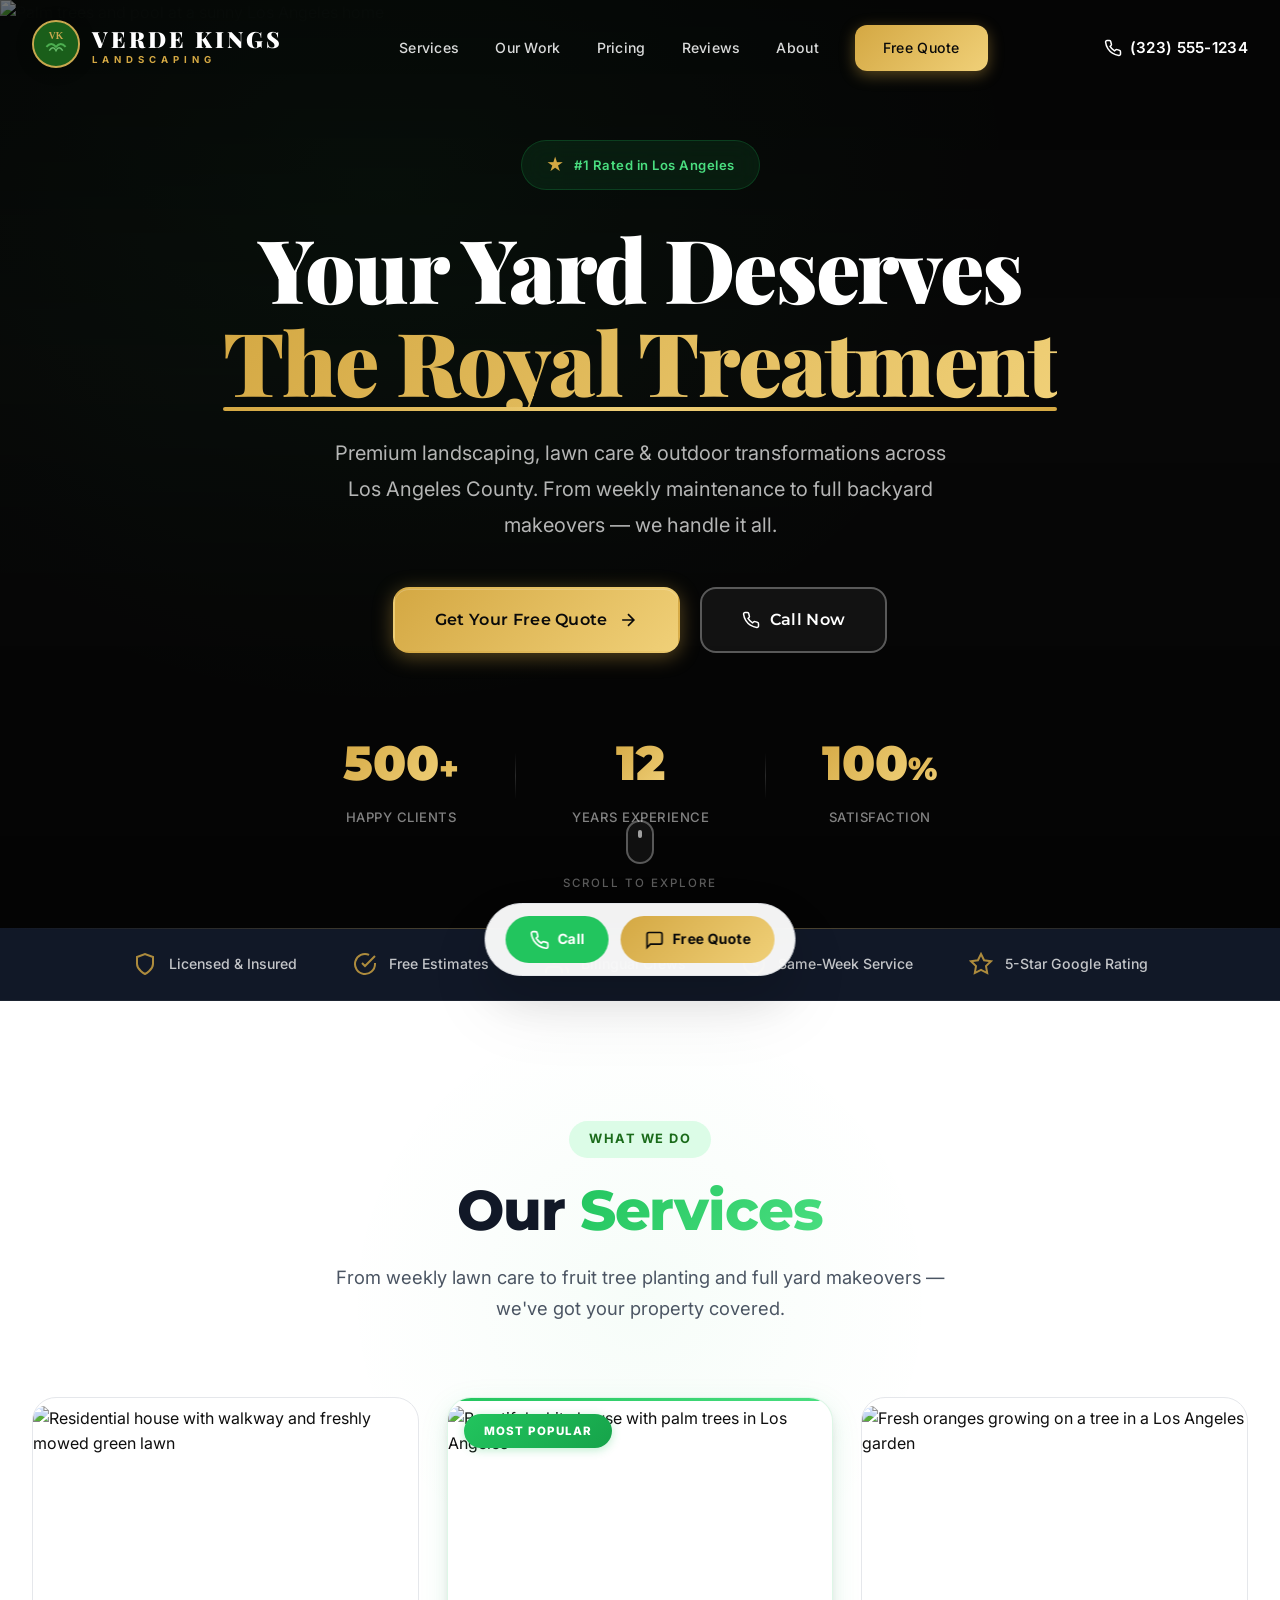
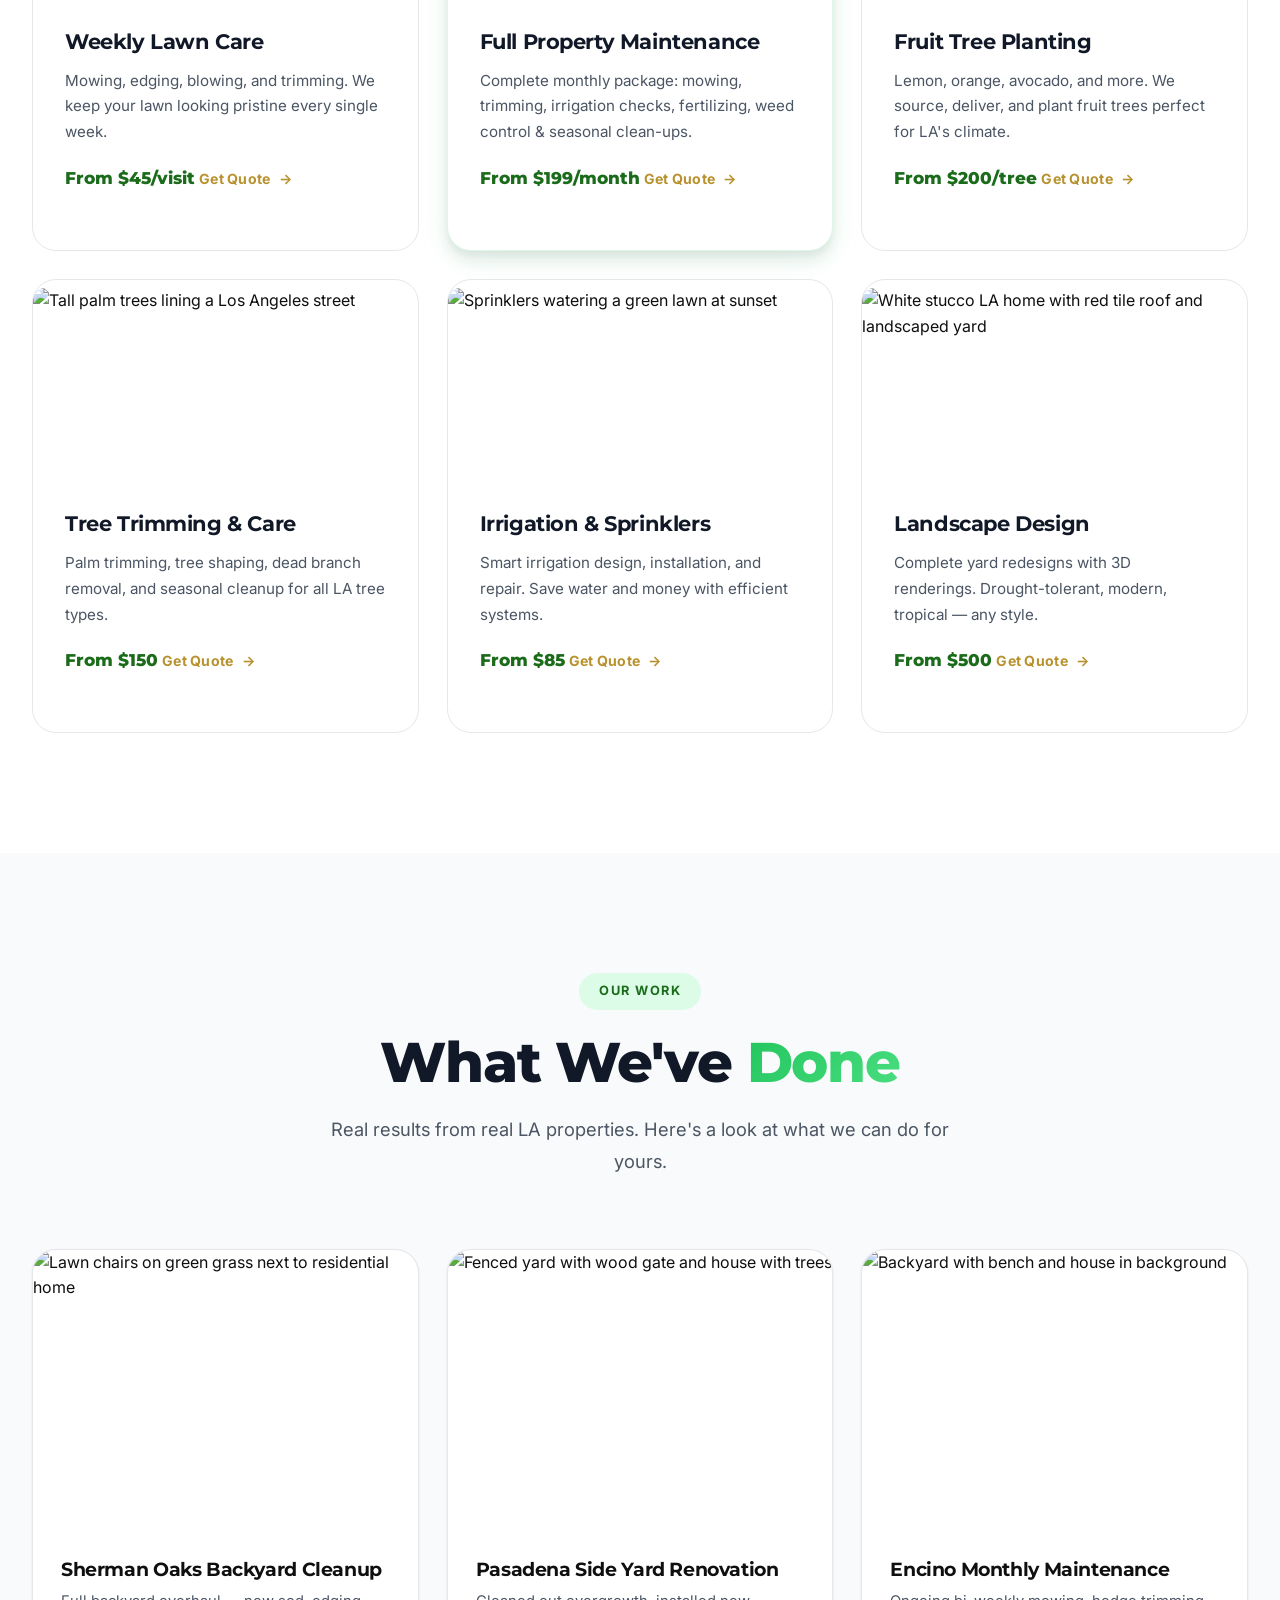
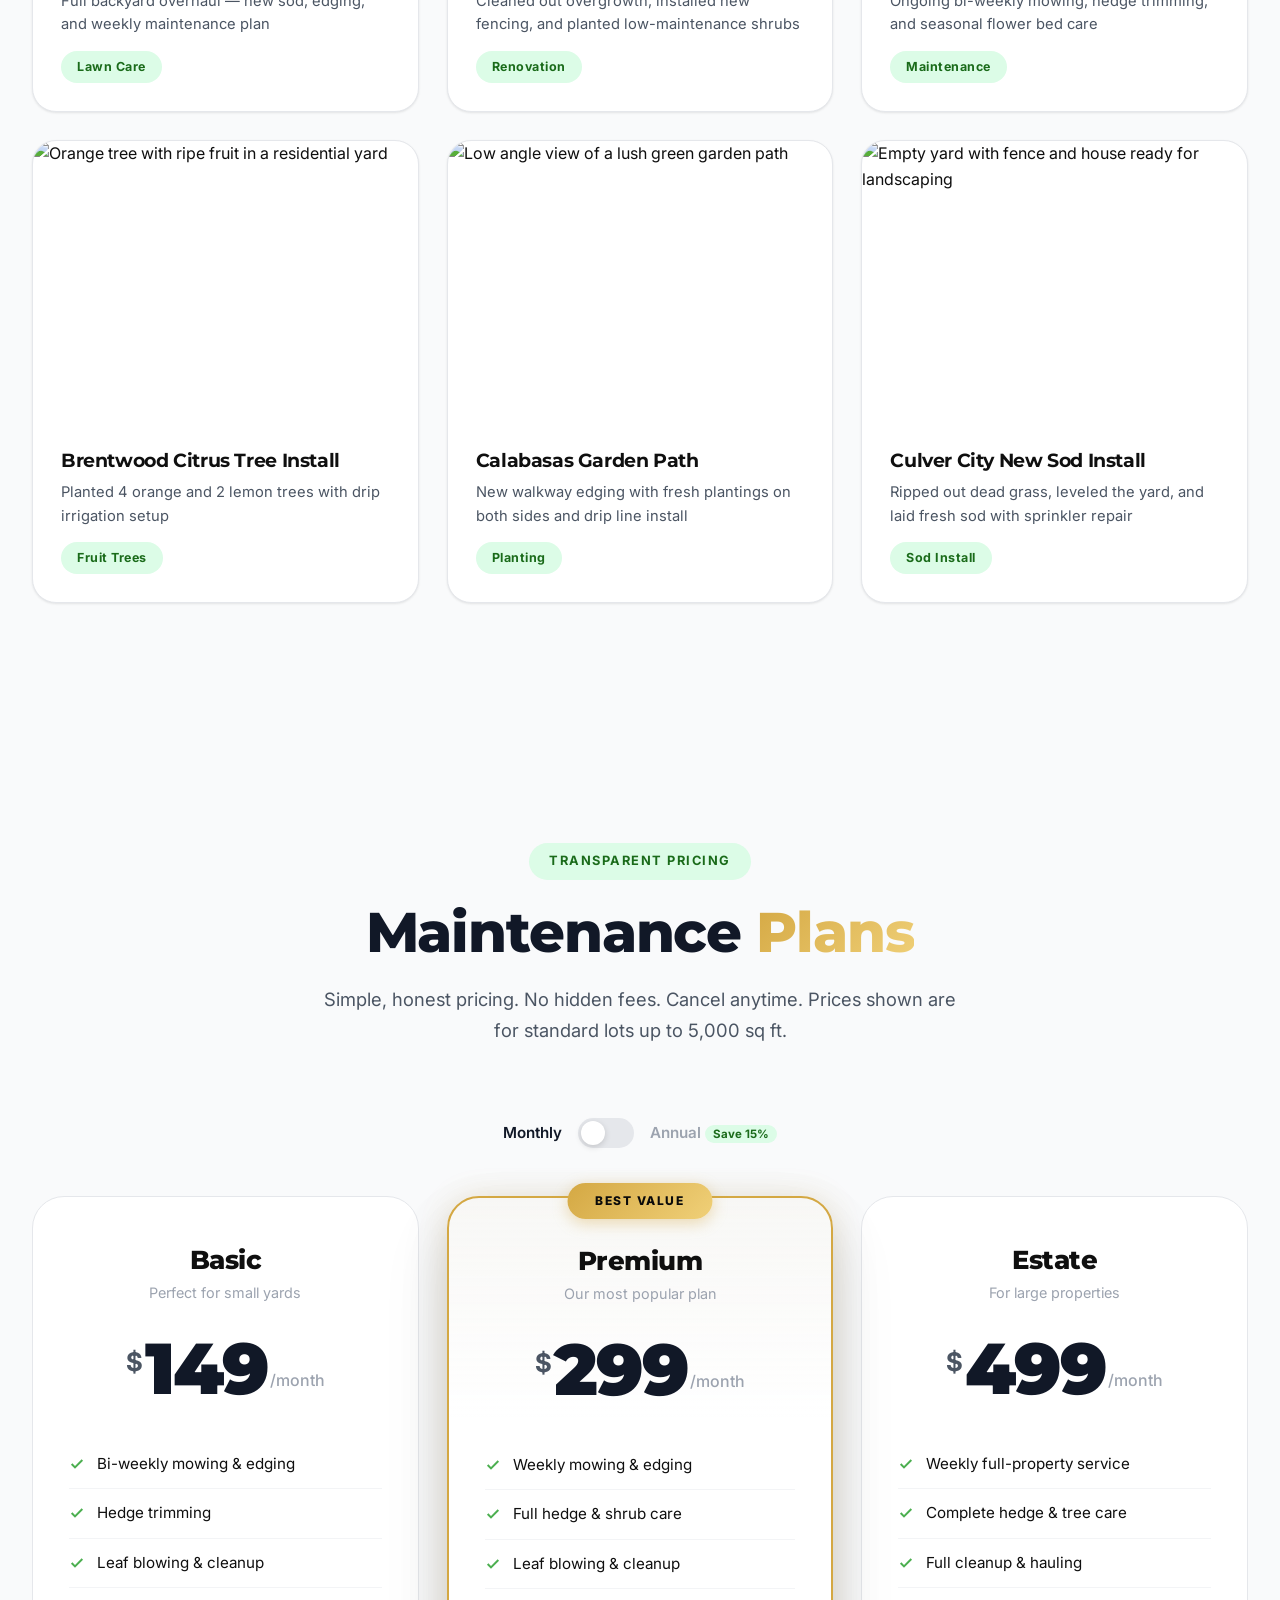
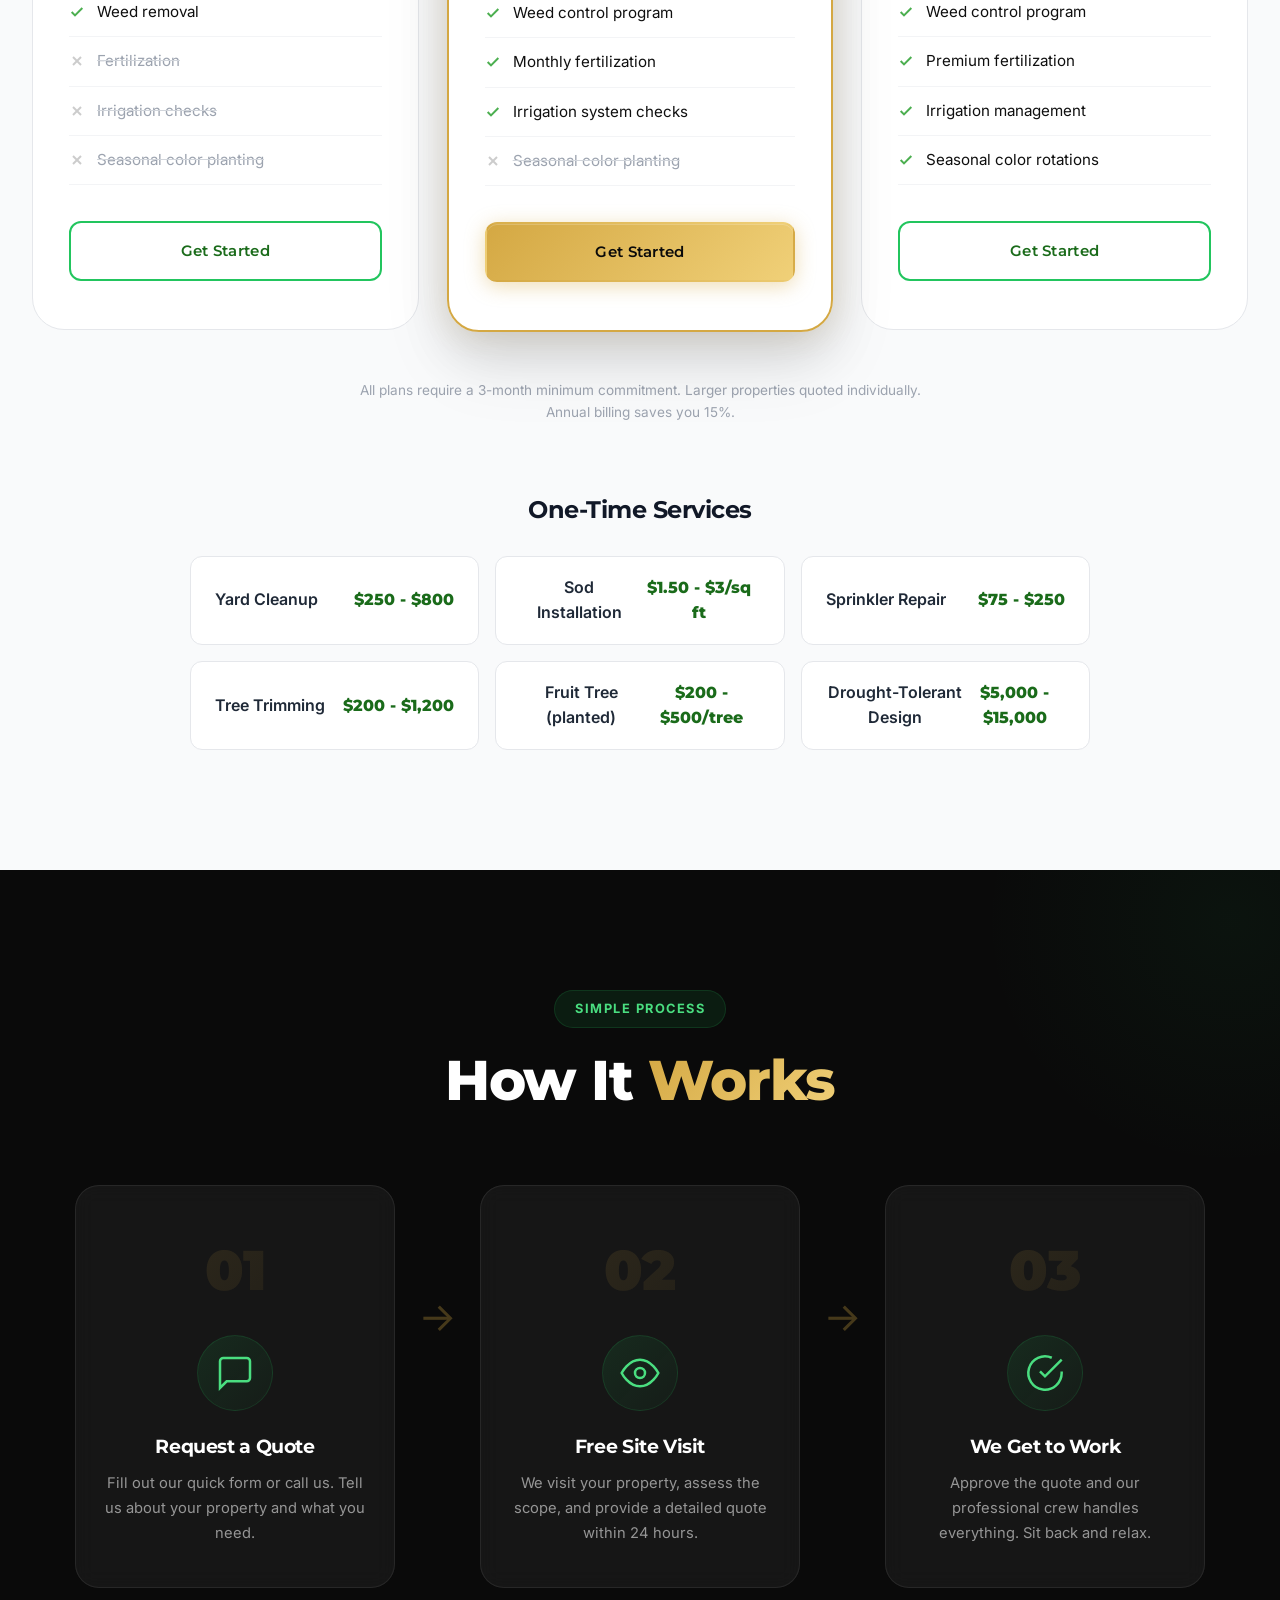
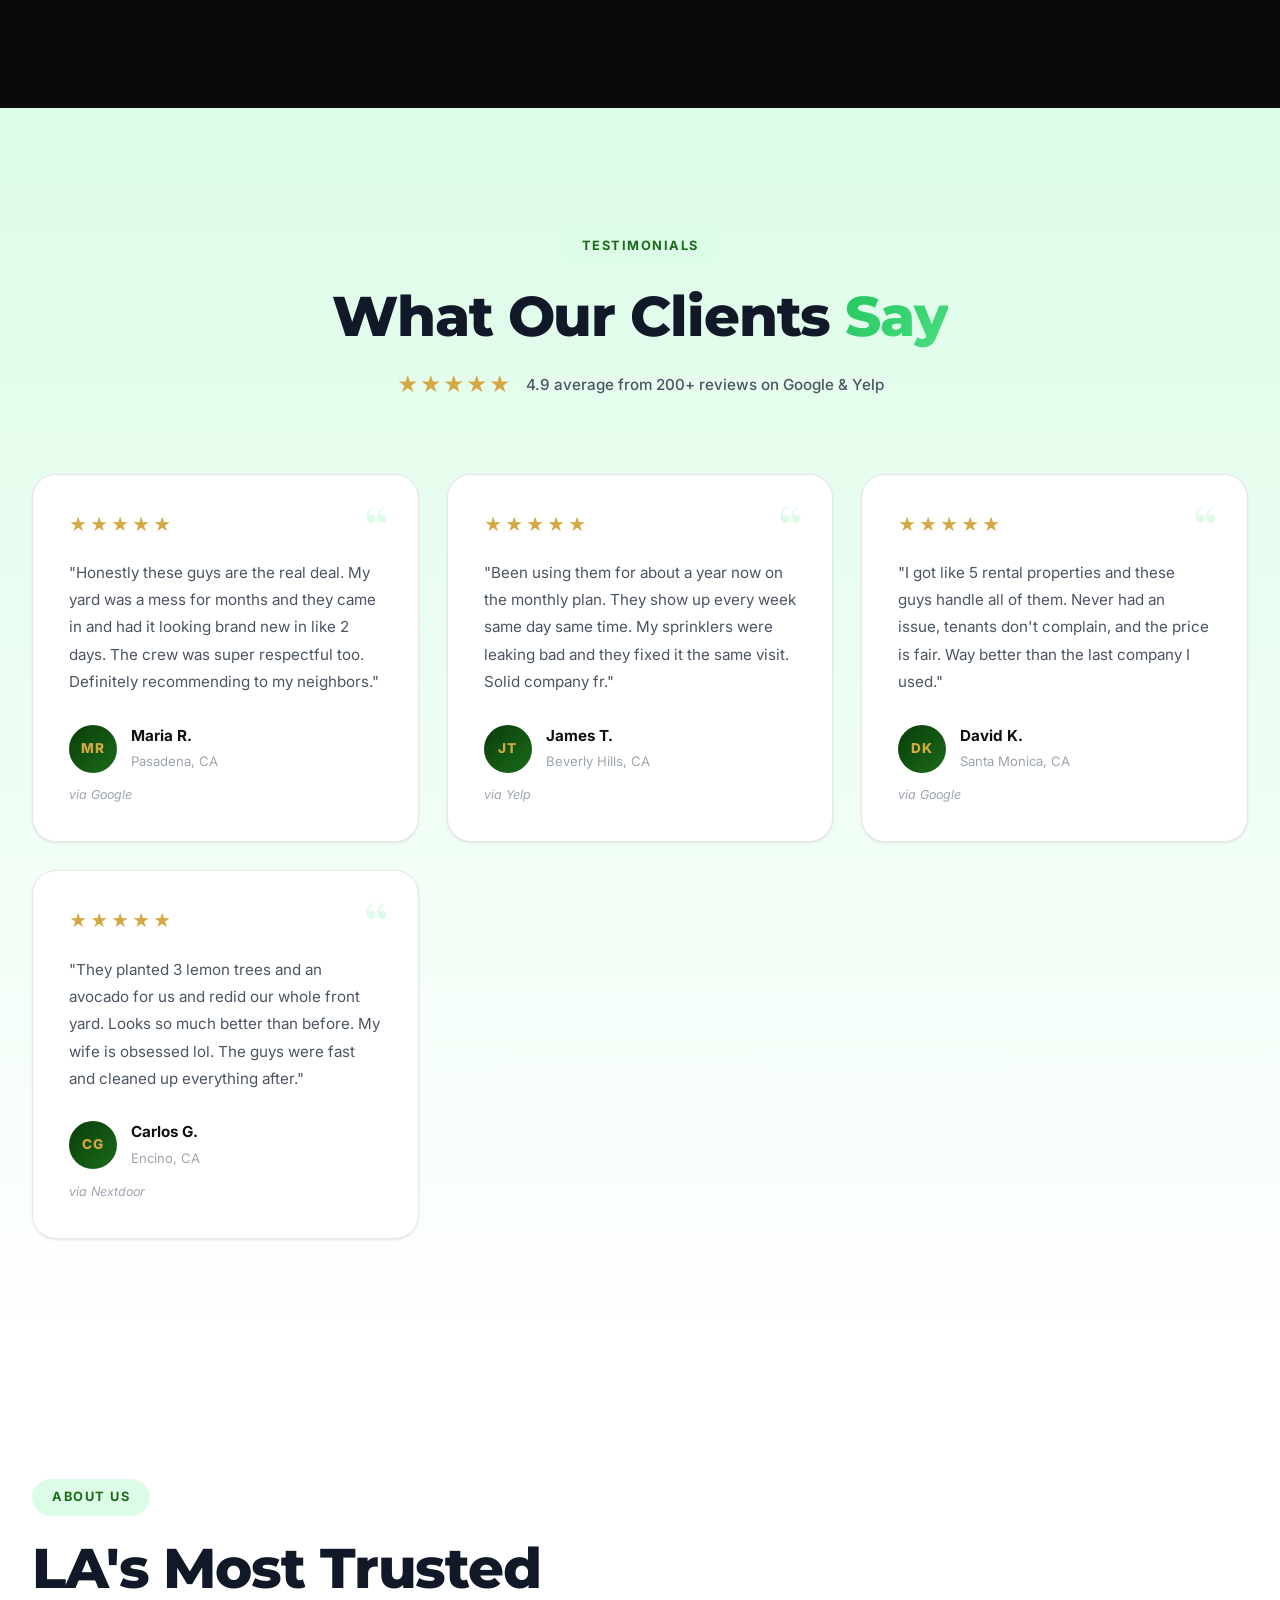
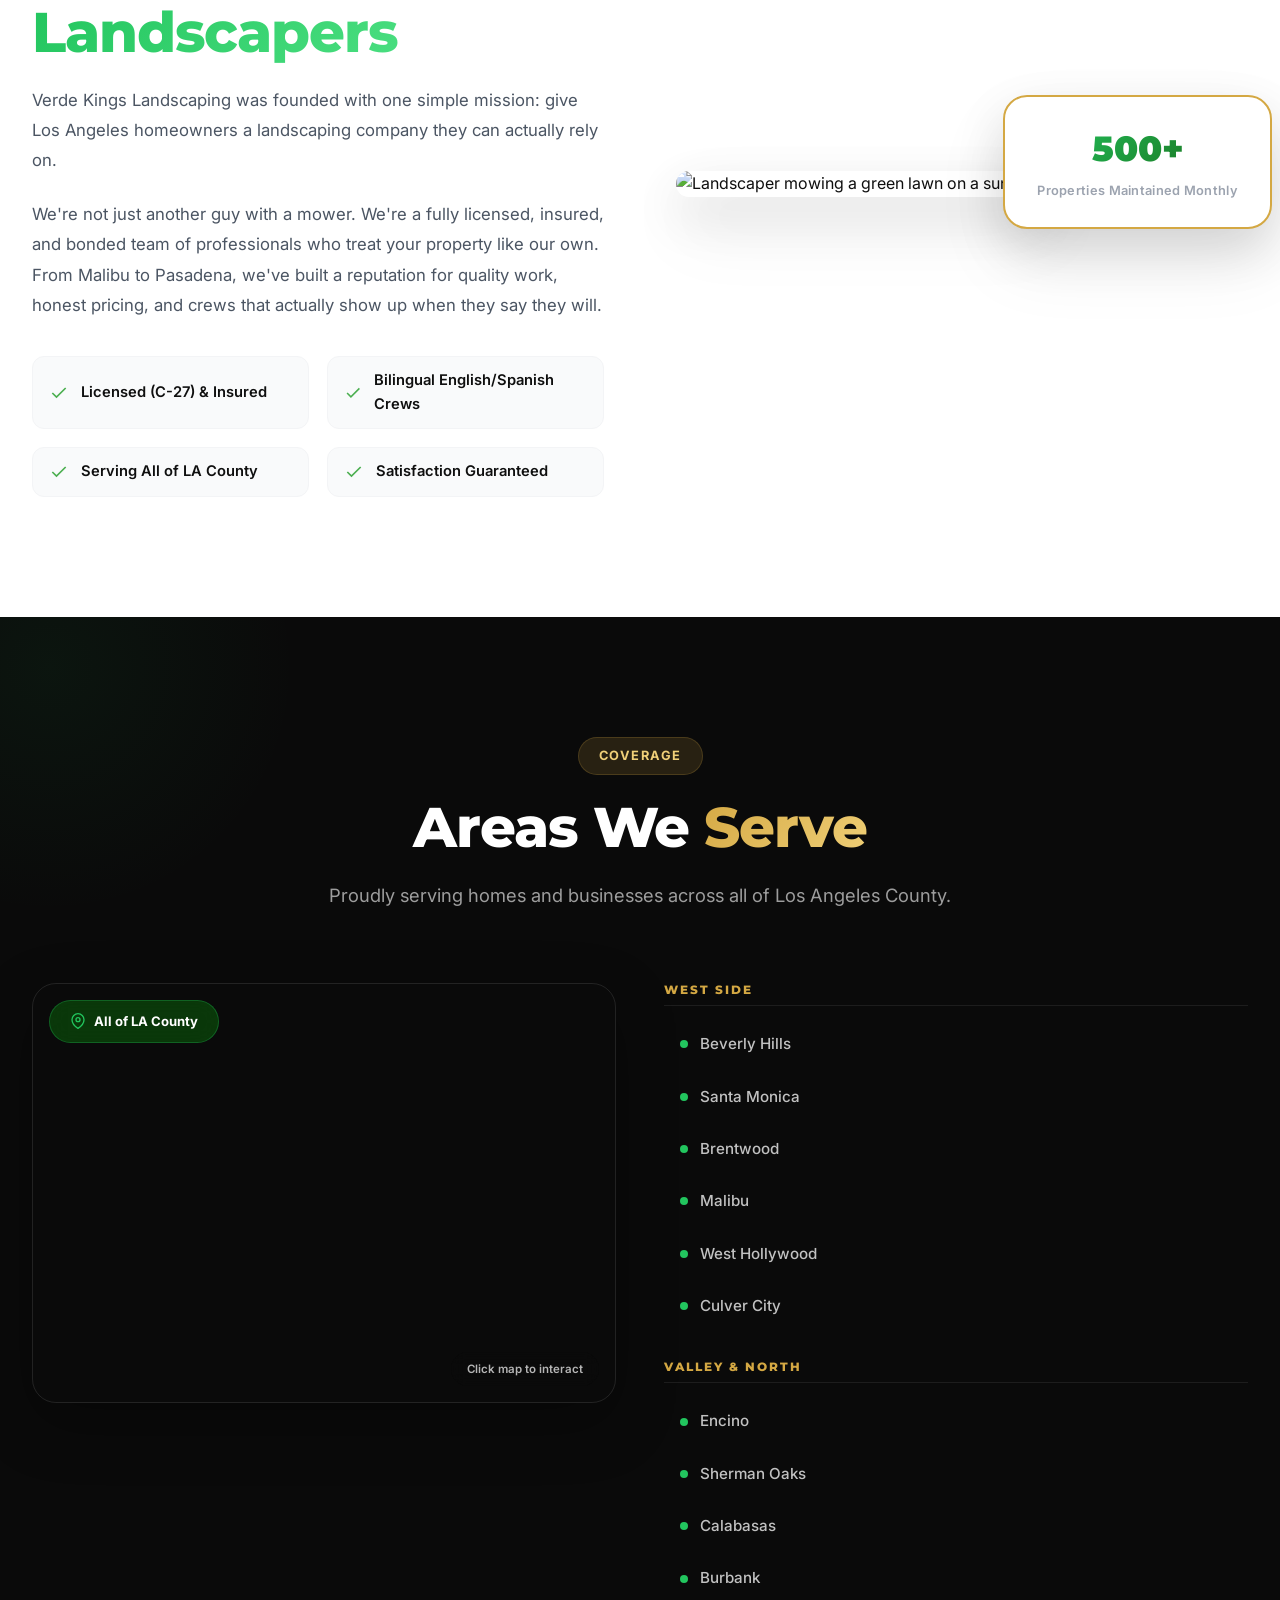
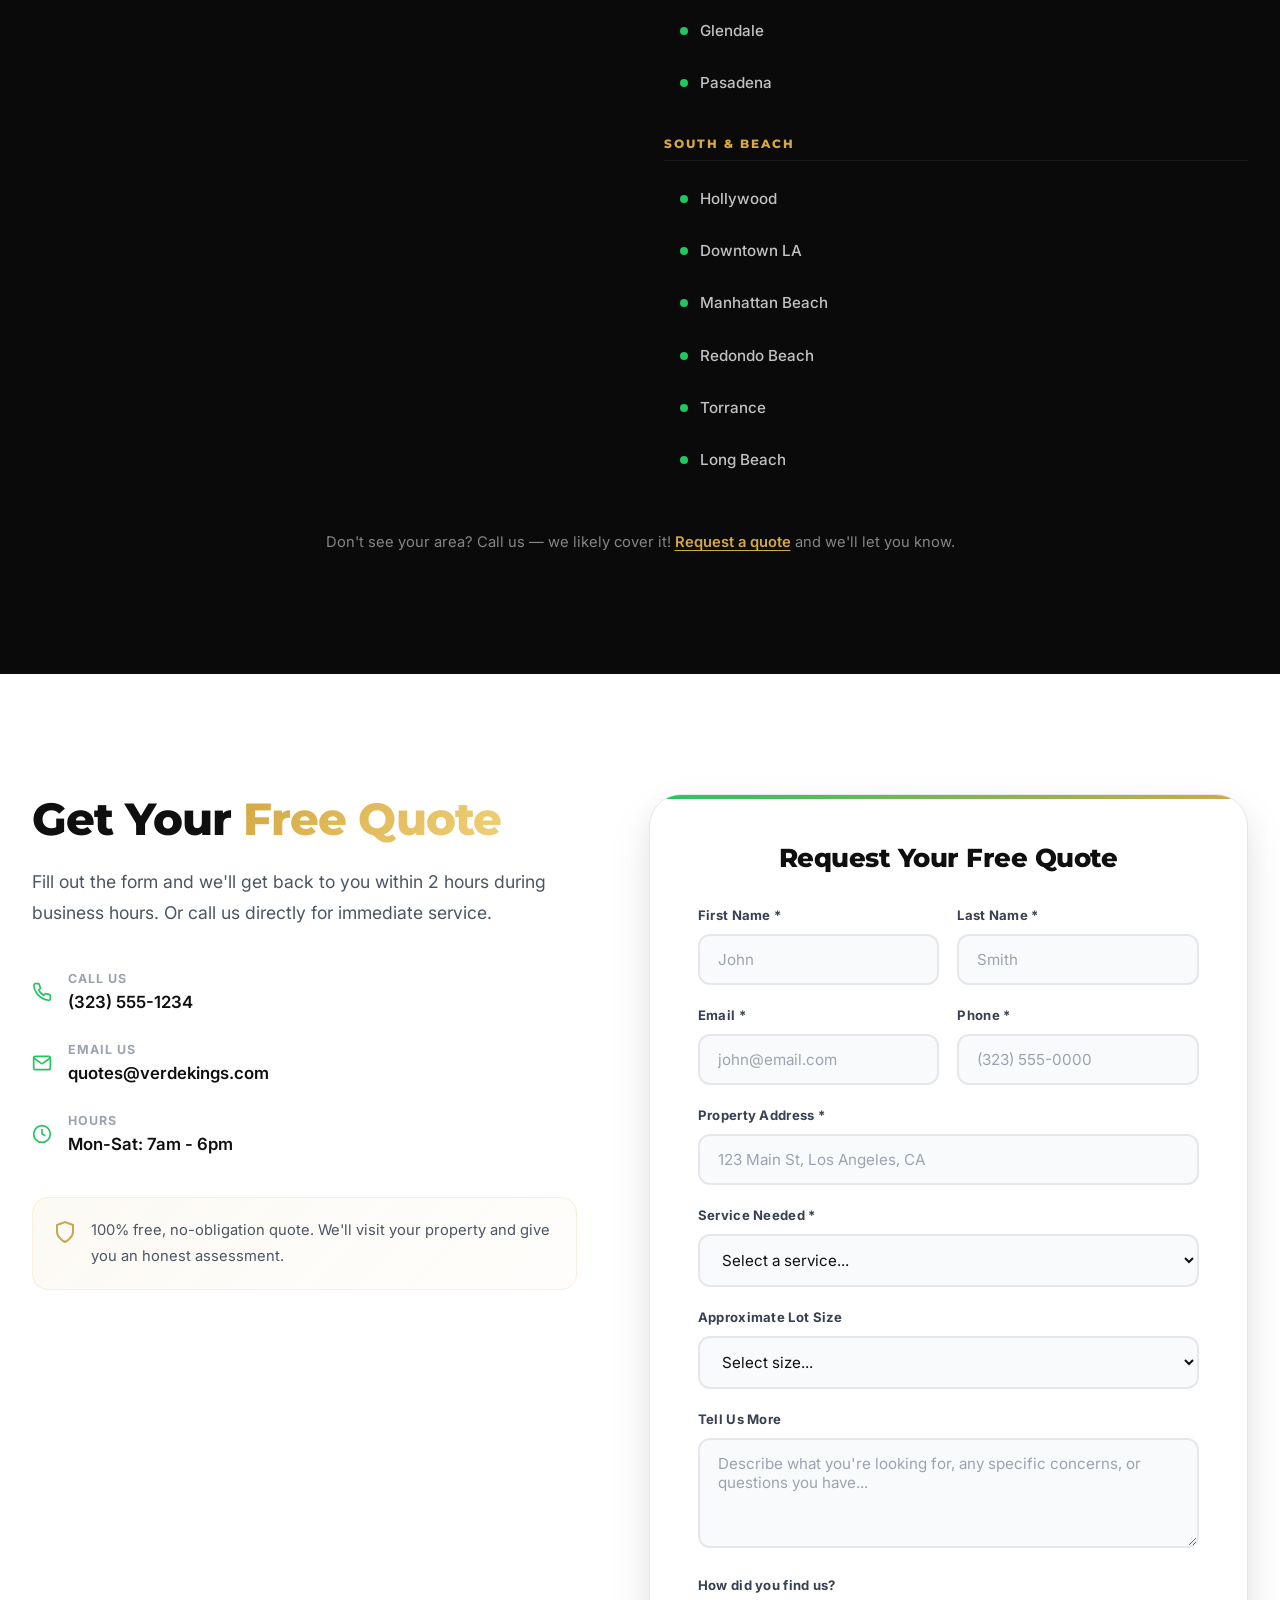
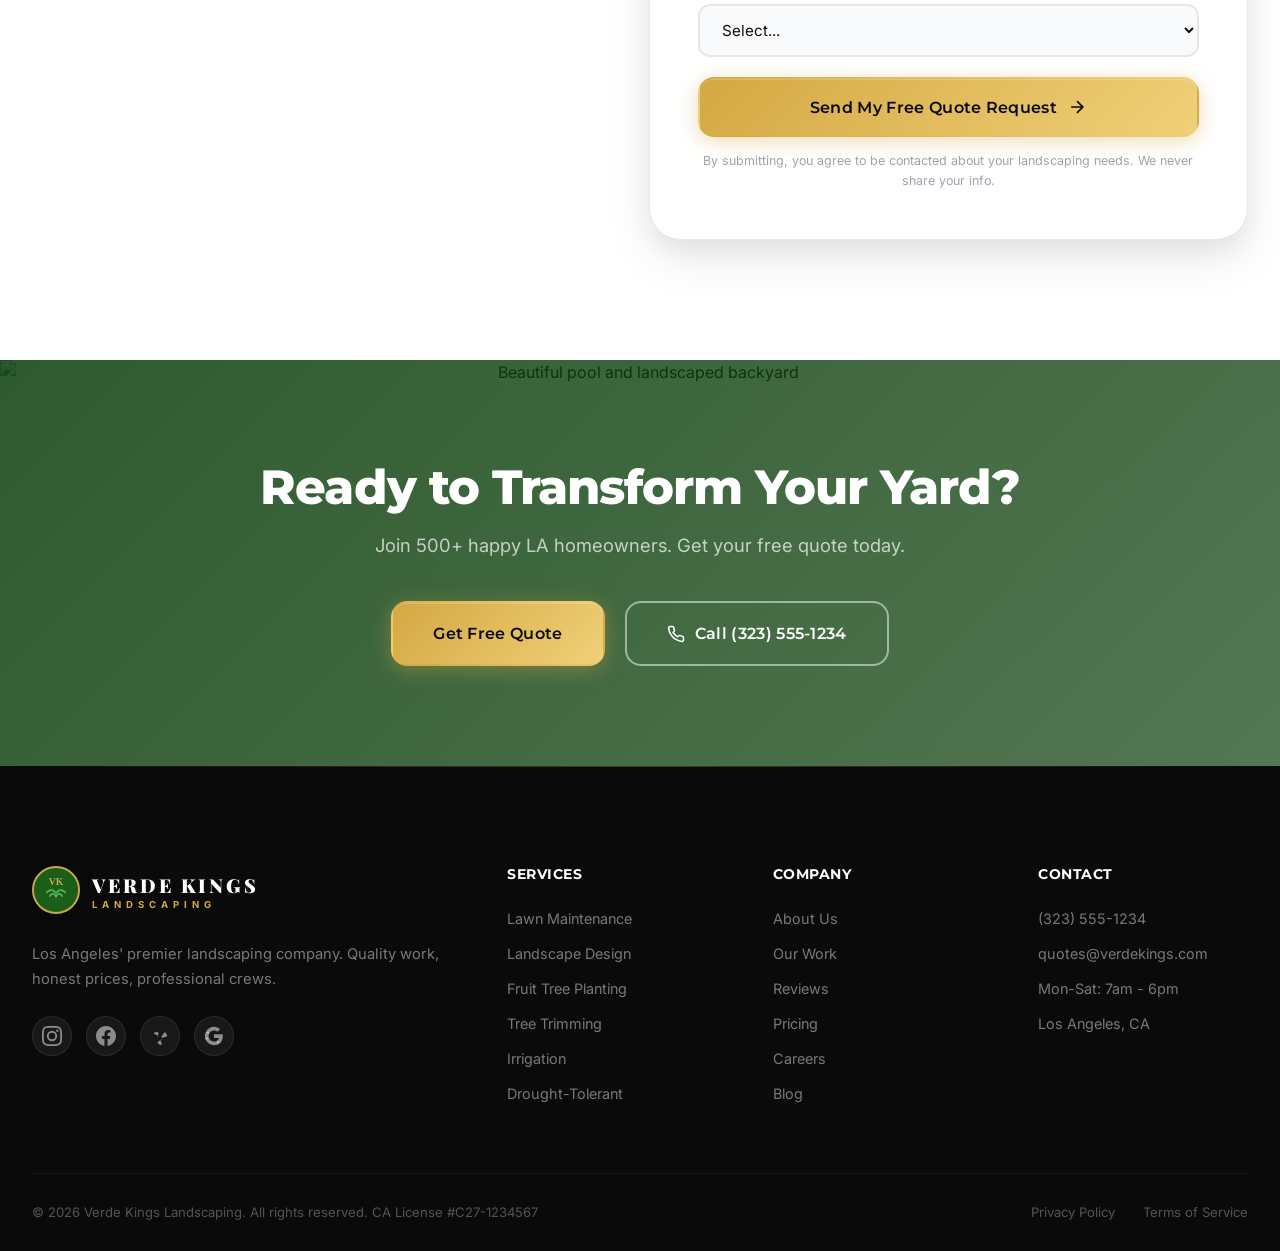
==== index.html @ 5728d76b "Add files via upload" ====
<!DOCTYPE html>
<html lang="en">
<head>
    <meta charset="UTF-8">
    <meta name="viewport" content="width=device-width, initial-scale=1.0">
    <title>Verde Kings Landscaping | Premium Landscaping in Los Angeles</title>
    <meta name="description" content="Los Angeles' premier landscaping company. Lawn care, hardscaping, irrigation, and full property transformations. Free quotes. Serving all of LA County.">
    <link rel="preconnect" href="https://fonts.googleapis.com">
    <link rel="preconnect" href="https://fonts.gstatic.com" crossorigin>
    <link href="https://fonts.googleapis.com/css2?family=Playfair+Display:wght@700;800;900&family=Inter:wght@300;400;500;600;700&family=Montserrat:wght@400;500;600;700;800&display=swap" rel="stylesheet">
    <link rel="stylesheet" href="styles.css">
    <link rel="icon" type="image/svg+xml" href="favicon.svg">
</head>
<body>
    <!-- Navigation -->
    <nav class="navbar" id="navbar">
        <div class="nav-container">
            <a href="#" class="logo">
                <div class="logo-icon">
                    <svg viewBox="0 0 50 50" xmlns="http://www.w3.org/2000/svg">
                        <circle cx="25" cy="25" r="24" fill="#1a5e1a" stroke="#c8a84e" stroke-width="2"/>
                        <text x="25" y="20" text-anchor="middle" fill="#c8a84e" font-size="10" font-weight="bold" font-family="serif">VK</text>
                        <path d="M15 28 Q20 22 25 28 Q30 22 35 28" fill="none" stroke="#4CAF50" stroke-width="2"/>
                        <path d="M18 32 Q22 26 25 32 Q28 26 32 32" fill="none" stroke="#66BB6A" stroke-width="1.5"/>
                    </svg>
                </div>
                <div class="logo-text">
                    <span class="logo-name">VERDE KINGS</span>
                    <span class="logo-tagline">LANDSCAPING</span>
                </div>
            </a>
            <div class="nav-links" id="navLinks">
                <a href="#services">Services</a>
                <a href="#portfolio">Our Work</a>
                <a href="#pricing">Pricing</a>
                <a href="#reviews">Reviews</a>
                <a href="#about">About</a>
                <a href="#quote" class="nav-cta">Free Quote</a>
            </div>
            <div class="nav-phone">
                <a href="tel:+13235551234">
                    <svg width="18" height="18" viewBox="0 0 24 24" fill="none" stroke="currentColor" stroke-width="2"><path d="M22 16.92v3a2 2 0 01-2.18 2 19.79 19.79 0 01-8.63-3.07 19.5 19.5 0 01-6-6 19.79 19.79 0 01-3.07-8.67A2 2 0 014.11 2h3a2 2 0 012 1.72c.127.96.361 1.903.7 2.81a2 2 0 01-.45 2.11L8.09 9.91a16 16 0 006 6l1.27-1.27a2 2 0 012.11-.45c.907.339 1.85.573 2.81.7A2 2 0 0122 16.92z"/></svg>
                    (323) 555-1234
                </a>
            </div>
            <button class="mobile-toggle" id="mobileToggle" aria-label="Toggle menu">
                <span></span><span></span><span></span>
            </button>
        </div>
    </nav>

    <!-- Hero Section with REAL background image -->
    <section class="hero" id="hero">
        <div class="hero-bg">
            <img src="https://images.unsplash.com/photo-1588876390452-3cab3dc72211?w=1920&q=80&auto=format&fit=crop" alt="Palm trees and pool at a sunny Los Angeles home" class="hero-bg-img" loading="eager">
        </div>
        <div class="hero-overlay"></div>
        <div class="hero-content">
            <div class="hero-badge">
                <span class="badge-star">&#9733;</span> #1 Rated in Los Angeles
            </div>
            <h1 class="hero-title">
                Your Yard Deserves<br>
                <span class="text-gold">The Royal Treatment</span>
            </h1>
            <p class="hero-subtitle">
                Premium landscaping, lawn care & outdoor transformations across Los Angeles County.
                From weekly maintenance to full backyard makeovers — we handle it all.
            </p>
            <div class="hero-cta-group">
                <a href="#quote" class="btn btn-gold btn-lg">
                    Get Your Free Quote
                    <svg width="20" height="20" viewBox="0 0 24 24" fill="none" stroke="currentColor" stroke-width="2"><path d="M5 12h14M12 5l7 7-7 7"/></svg>
                </a>
                <a href="tel:+13235551234" class="btn btn-outline btn-lg">
                    <svg width="18" height="18" viewBox="0 0 24 24" fill="none" stroke="currentColor" stroke-width="2"><path d="M22 16.92v3a2 2 0 01-2.18 2 19.79 19.79 0 01-8.63-3.07 19.5 19.5 0 01-6-6 19.79 19.79 0 01-3.07-8.67A2 2 0 014.11 2h3a2 2 0 012 1.72c.127.96.361 1.903.7 2.81a2 2 0 01-.45 2.11L8.09 9.91a16 16 0 006 6l1.27-1.27a2 2 0 012.11-.45c.907.339 1.85.573 2.81.7A2 2 0 0122 16.92z"/></svg>
                    Call Now
                </a>
            </div>
            <div class="hero-stats">
                <div class="stat">
                    <span class="stat-number" data-target="500">0</span><span class="stat-plus">+</span>
                    <span class="stat-label">Happy Clients</span>
                </div>
                <div class="stat-divider"></div>
                <div class="stat">
                    <span class="stat-number" data-target="12">0</span>
                    <span class="stat-label">Years Experience</span>
                </div>
                <div class="stat-divider"></div>
                <div class="stat">
                    <span class="stat-number" data-target="100">0</span><span class="stat-percent">%</span>
                    <span class="stat-label">Satisfaction</span>
                </div>
            </div>
        </div>
        <div class="scroll-indicator">
            <div class="mouse"><div class="mouse-wheel"></div></div>
            <span>Scroll to explore</span>
        </div>
    </section>

    <!-- Trust Bar -->
    <section class="trust-bar">
        <div class="container">
            <div class="trust-items">
                <div class="trust-item">
                    <svg width="24" height="24" viewBox="0 0 24 24" fill="none" stroke="currentColor" stroke-width="2"><path d="M12 22s8-4 8-10V5l-8-3-8 3v7c0 6 8 10 8 10z"/></svg>
                    <span>Licensed & Insured</span>
                </div>
                <div class="trust-item">
                    <svg width="24" height="24" viewBox="0 0 24 24" fill="none" stroke="currentColor" stroke-width="2"><path d="M22 11.08V12a10 10 0 11-5.93-9.14"/><polyline points="22 4 12 14.01 9 11.01"/></svg>
                    <span>Free Estimates</span>
                </div>
                <div class="trust-item">
                    <svg width="24" height="24" viewBox="0 0 24 24" fill="none" stroke="currentColor" stroke-width="2"><path d="M17 21v-2a4 4 0 00-4-4H5a4 4 0 00-4 4v2"/><circle cx="9" cy="7" r="4"/><path d="M23 21v-2a4 4 0 00-3-3.87"/><path d="M16 3.13a4 4 0 010 7.75"/></svg>
                    <span>Bilingual Crews</span>
                </div>
                <div class="trust-item">
                    <svg width="24" height="24" viewBox="0 0 24 24" fill="none" stroke="currentColor" stroke-width="2"><circle cx="12" cy="12" r="10"/><polyline points="12 6 12 12 16 14"/></svg>
                    <span>Same-Week Service</span>
                </div>
                <div class="trust-item">
                    <svg width="24" height="24" viewBox="0 0 24 24" fill="none" stroke="currentColor" stroke-width="2"><path d="M12 2l3.09 6.26L22 9.27l-5 4.87 1.18 6.88L12 17.77l-6.18 3.25L7 14.14 2 9.27l6.91-1.01L12 2z"/></svg>
                    <span>5-Star Google Rating</span>
                </div>
            </div>
        </div>
    </section>

    <!-- Services Section with REAL images -->
    <section class="services" id="services">
        <div class="container">
            <div class="section-header">
                <span class="section-tag">What We Do</span>
                <h2 class="section-title">Our <span class="text-green">Services</span></h2>
                <p class="section-desc">From weekly lawn care to fruit tree planting and full yard makeovers — we've got your property covered.</p>
            </div>
            <div class="services-grid">
                <div class="service-card">
                    <div class="service-img">
                        <img src="https://images.unsplash.com/photo-1768941124710-1a42b3195208?w=600&q=80&auto=format&fit=crop" alt="Residential house with walkway and freshly mowed green lawn" loading="lazy">
                    </div>
                    <div class="service-body">
                        <h3>Weekly Lawn Care</h3>
                        <p>Mowing, edging, blowing, and trimming. We keep your lawn looking pristine every single week.</p>
                        <span class="service-price">From $45/visit</span>
                        <a href="#quote" class="service-link">Get Quote <span>&rarr;</span></a>
                    </div>
                </div>
                <div class="service-card featured">
                    <div class="featured-badge">Most Popular</div>
                    <div class="service-img">
                        <img src="https://images.unsplash.com/photo-1754325899655-5e9b7bf05cdc?w=600&q=80&auto=format&fit=crop" alt="Beautiful white house with palm trees in Los Angeles" loading="lazy">
                    </div>
                    <div class="service-body">
                        <h3>Full Property Maintenance</h3>
                        <p>Complete monthly package: mowing, trimming, irrigation checks, fertilizing, weed control & seasonal clean-ups.</p>
                        <span class="service-price">From $199/month</span>
                        <a href="#quote" class="service-link">Get Quote <span>&rarr;</span></a>
                    </div>
                </div>
                <div class="service-card">
                    <div class="service-img">
                        <img src="https://images.unsplash.com/photo-1726737239395-882aef0ad123?w=600&q=80&auto=format&fit=crop" alt="Fresh oranges growing on a tree in a Los Angeles garden" loading="lazy">
                    </div>
                    <div class="service-body">
                        <h3>Fruit Tree Planting</h3>
                        <p>Lemon, orange, avocado, and more. We source, deliver, and plant fruit trees perfect for LA's climate.</p>
                        <span class="service-price">From $200/tree</span>
                        <a href="#quote" class="service-link">Get Quote <span>&rarr;</span></a>
                    </div>
                </div>
                <div class="service-card">
                    <div class="service-img">
                        <img src="https://images.unsplash.com/photo-1648599874217-213f260329bb?w=600&q=80&auto=format&fit=crop" alt="Tall palm trees lining a Los Angeles street" loading="lazy">
                    </div>
                    <div class="service-body">
                        <h3>Tree Trimming & Care</h3>
                        <p>Palm trimming, tree shaping, dead branch removal, and seasonal cleanup for all LA tree types.</p>
                        <span class="service-price">From $150</span>
                        <a href="#quote" class="service-link">Get Quote <span>&rarr;</span></a>
                    </div>
                </div>
                <div class="service-card">
                    <div class="service-img">
                        <img src="https://images.unsplash.com/photo-1770664945615-52203ab54c88?w=600&q=80&auto=format&fit=crop" alt="Sprinklers watering a green lawn at sunset" loading="lazy">
                    </div>
                    <div class="service-body">
                        <h3>Irrigation & Sprinklers</h3>
                        <p>Smart irrigation design, installation, and repair. Save water and money with efficient systems.</p>
                        <span class="service-price">From $85</span>
                        <a href="#quote" class="service-link">Get Quote <span>&rarr;</span></a>
                    </div>
                </div>
                <div class="service-card">
                    <div class="service-img">
                        <img src="https://images.unsplash.com/photo-1759355787174-044355f63c55?w=600&q=80&auto=format&fit=crop" alt="White stucco LA home with red tile roof and landscaped yard" loading="lazy">
                    </div>
                    <div class="service-body">
                        <h3>Landscape Design</h3>
                        <p>Complete yard redesigns with 3D renderings. Drought-tolerant, modern, tropical — any style.</p>
                        <span class="service-price">From $500</span>
                        <a href="#quote" class="service-link">Get Quote <span>&rarr;</span></a>
                    </div>
                </div>
            </div>
        </div>
    </section>

    <!-- Project Showcase Gallery -->
    <section class="portfolio" id="portfolio">
        <div class="container">
            <div class="section-header">
                <span class="section-tag">Our Work</span>
                <h2 class="section-title">What We've <span class="text-green">Done</span></h2>
                <p class="section-desc">Real results from real LA properties. Here's a look at what we can do for yours.</p>
            </div>
            <div class="portfolio-grid">
                <div class="portfolio-card">
                    <div class="portfolio-image">
                        <img src="https://images.unsplash.com/photo-1767969217509-7edd70a96e1b?w=800&q=80&auto=format&fit=crop" alt="Lawn chairs on green grass next to residential home" loading="lazy">
                        <div class="portfolio-overlay">
                            <span class="portfolio-view">View Project</span>
                        </div>
                    </div>
                    <div class="portfolio-info">
                        <h4>Sherman Oaks Backyard Cleanup</h4>
                        <p>Full backyard overhaul — new sod, edging, and weekly maintenance plan</p>
                        <span class="portfolio-tag">Lawn Care</span>
                    </div>
                </div>
                <div class="portfolio-card">
                    <div class="portfolio-image">
                        <img src="https://images.unsplash.com/photo-1659978627572-d42f158c543b?w=800&q=80&auto=format&fit=crop" alt="Fenced yard with wood gate and house with trees" loading="lazy">
                        <div class="portfolio-overlay">
                            <span class="portfolio-view">View Project</span>
                        </div>
                    </div>
                    <div class="portfolio-info">
                        <h4>Pasadena Side Yard Renovation</h4>
                        <p>Cleaned out overgrowth, installed new fencing, and planted low-maintenance shrubs</p>
                        <span class="portfolio-tag">Renovation</span>
                    </div>
                </div>
                <div class="portfolio-card">
                    <div class="portfolio-image">
                        <img src="https://images.unsplash.com/photo-1674183168091-774936afa531?w=800&q=80&auto=format&fit=crop" alt="Backyard with bench and house in background" loading="lazy">
                        <div class="portfolio-overlay">
                            <span class="portfolio-view">View Project</span>
                        </div>
                    </div>
                    <div class="portfolio-info">
                        <h4>Encino Monthly Maintenance</h4>
                        <p>Ongoing bi-weekly mowing, hedge trimming, and seasonal flower bed care</p>
                        <span class="portfolio-tag">Maintenance</span>
                    </div>
                </div>
                <div class="portfolio-card">
                    <div class="portfolio-image">
                        <img src="https://images.unsplash.com/photo-1726737239395-882aef0ad123?w=800&q=80&auto=format&fit=crop" alt="Orange tree with ripe fruit in a residential yard" loading="lazy">
                        <div class="portfolio-overlay">
                            <span class="portfolio-view">View Project</span>
                        </div>
                    </div>
                    <div class="portfolio-info">
                        <h4>Brentwood Citrus Tree Install</h4>
                        <p>Planted 4 orange and 2 lemon trees with drip irrigation setup</p>
                        <span class="portfolio-tag">Fruit Trees</span>
                    </div>
                </div>
                <div class="portfolio-card">
                    <div class="portfolio-image">
                        <img src="https://images.unsplash.com/photo-1768407313789-0eccf91f67ca?w=800&q=80&auto=format&fit=crop" alt="Low angle view of a lush green garden path" loading="lazy">
                        <div class="portfolio-overlay">
                            <span class="portfolio-view">View Project</span>
                        </div>
                    </div>
                    <div class="portfolio-info">
                        <h4>Calabasas Garden Path</h4>
                        <p>New walkway edging with fresh plantings on both sides and drip line install</p>
                        <span class="portfolio-tag">Planting</span>
                    </div>
                </div>
                <div class="portfolio-card">
                    <div class="portfolio-image">
                        <img src="https://images.unsplash.com/photo-1684867430916-ede9dc95eca5?w=800&q=80&auto=format&fit=crop" alt="Empty yard with fence and house ready for landscaping" loading="lazy">
                        <div class="portfolio-overlay">
                            <span class="portfolio-view">View Project</span>
                        </div>
                    </div>
                    <div class="portfolio-info">
                        <h4>Culver City New Sod Install</h4>
                        <p>Ripped out dead grass, leveled the yard, and laid fresh sod with sprinkler repair</p>
                        <span class="portfolio-tag">Sod Install</span>
                    </div>
                </div>
            </div>
        </div>
    </section>

    <!-- Pricing Section -->
    <section class="pricing" id="pricing">
        <div class="container">
            <div class="section-header">
                <span class="section-tag">Transparent Pricing</span>
                <h2 class="section-title">Maintenance <span class="text-gold">Plans</span></h2>
                <p class="section-desc">Simple, honest pricing. No hidden fees. Cancel anytime. Prices shown are for standard lots up to 5,000 sq ft.</p>
            </div>
            <div class="pricing-toggle">
                <span class="toggle-label active" data-period="monthly">Monthly</span>
                <div class="toggle-switch" id="pricingToggle">
                    <div class="toggle-slider"></div>
                </div>
                <span class="toggle-label" data-period="annual">Annual <span class="save-badge">Save 15%</span></span>
            </div>
            <div class="pricing-grid">
                <div class="pricing-card">
                    <div class="pricing-header">
                        <h3>Basic</h3>
                        <p>Perfect for small yards</p>
                    </div>
                    <div class="pricing-amount">
                        <span class="currency">$</span>
                        <span class="price" data-monthly="149" data-annual="127">149</span>
                        <span class="period">/month</span>
                    </div>
                    <ul class="pricing-features">
                        <li class="included"><svg width="16" height="16" viewBox="0 0 24 24" fill="none" stroke="#4CAF50" stroke-width="3"><polyline points="20 6 9 17 4 12"/></svg>Bi-weekly mowing & edging</li>
                        <li class="included"><svg width="16" height="16" viewBox="0 0 24 24" fill="none" stroke="#4CAF50" stroke-width="3"><polyline points="20 6 9 17 4 12"/></svg>Hedge trimming</li>
                        <li class="included"><svg width="16" height="16" viewBox="0 0 24 24" fill="none" stroke="#4CAF50" stroke-width="3"><polyline points="20 6 9 17 4 12"/></svg>Leaf blowing & cleanup</li>
                        <li class="included"><svg width="16" height="16" viewBox="0 0 24 24" fill="none" stroke="#4CAF50" stroke-width="3"><polyline points="20 6 9 17 4 12"/></svg>Weed removal</li>
                        <li class="not-included"><svg width="16" height="16" viewBox="0 0 24 24" fill="none" stroke="#ccc" stroke-width="3"><line x1="18" y1="6" x2="6" y2="18"/><line x1="6" y1="6" x2="18" y2="18"/></svg>Fertilization</li>
                        <li class="not-included"><svg width="16" height="16" viewBox="0 0 24 24" fill="none" stroke="#ccc" stroke-width="3"><line x1="18" y1="6" x2="6" y2="18"/><line x1="6" y1="6" x2="18" y2="18"/></svg>Irrigation checks</li>
                        <li class="not-included"><svg width="16" height="16" viewBox="0 0 24 24" fill="none" stroke="#ccc" stroke-width="3"><line x1="18" y1="6" x2="6" y2="18"/><line x1="6" y1="6" x2="18" y2="18"/></svg>Seasonal color planting</li>
                    </ul>
                    <a href="#quote" class="btn btn-outline-green btn-block">Get Started</a>
                </div>

                <div class="pricing-card popular">
                    <div class="popular-tag">Best Value</div>
                    <div class="pricing-header">
                        <h3>Premium</h3>
                        <p>Our most popular plan</p>
                    </div>
                    <div class="pricing-amount">
                        <span class="currency">$</span>
                        <span class="price" data-monthly="299" data-annual="254">299</span>
                        <span class="period">/month</span>
                    </div>
                    <ul class="pricing-features">
                        <li class="included"><svg width="16" height="16" viewBox="0 0 24 24" fill="none" stroke="#4CAF50" stroke-width="3"><polyline points="20 6 9 17 4 12"/></svg>Weekly mowing & edging</li>
                        <li class="included"><svg width="16" height="16" viewBox="0 0 24 24" fill="none" stroke="#4CAF50" stroke-width="3"><polyline points="20 6 9 17 4 12"/></svg>Full hedge & shrub care</li>
                        <li class="included"><svg width="16" height="16" viewBox="0 0 24 24" fill="none" stroke="#4CAF50" stroke-width="3"><polyline points="20 6 9 17 4 12"/></svg>Leaf blowing & cleanup</li>
                        <li class="included"><svg width="16" height="16" viewBox="0 0 24 24" fill="none" stroke="#4CAF50" stroke-width="3"><polyline points="20 6 9 17 4 12"/></svg>Weed control program</li>
                        <li class="included"><svg width="16" height="16" viewBox="0 0 24 24" fill="none" stroke="#4CAF50" stroke-width="3"><polyline points="20 6 9 17 4 12"/></svg>Monthly fertilization</li>
                        <li class="included"><svg width="16" height="16" viewBox="0 0 24 24" fill="none" stroke="#4CAF50" stroke-width="3"><polyline points="20 6 9 17 4 12"/></svg>Irrigation system checks</li>
                        <li class="not-included"><svg width="16" height="16" viewBox="0 0 24 24" fill="none" stroke="#ccc" stroke-width="3"><line x1="18" y1="6" x2="6" y2="18"/><line x1="6" y1="6" x2="18" y2="18"/></svg>Seasonal color planting</li>
                    </ul>
                    <a href="#quote" class="btn btn-gold btn-block">Get Started</a>
                </div>

                <div class="pricing-card">
                    <div class="pricing-header">
                        <h3>Estate</h3>
                        <p>For large properties</p>
                    </div>
                    <div class="pricing-amount">
                        <span class="currency">$</span>
                        <span class="price" data-monthly="499" data-annual="424">499</span>
                        <span class="period">/month</span>
                    </div>
                    <ul class="pricing-features">
                        <li class="included"><svg width="16" height="16" viewBox="0 0 24 24" fill="none" stroke="#4CAF50" stroke-width="3"><polyline points="20 6 9 17 4 12"/></svg>Weekly full-property service</li>
                        <li class="included"><svg width="16" height="16" viewBox="0 0 24 24" fill="none" stroke="#4CAF50" stroke-width="3"><polyline points="20 6 9 17 4 12"/></svg>Complete hedge & tree care</li>
                        <li class="included"><svg width="16" height="16" viewBox="0 0 24 24" fill="none" stroke="#4CAF50" stroke-width="3"><polyline points="20 6 9 17 4 12"/></svg>Full cleanup & hauling</li>
                        <li class="included"><svg width="16" height="16" viewBox="0 0 24 24" fill="none" stroke="#4CAF50" stroke-width="3"><polyline points="20 6 9 17 4 12"/></svg>Weed control program</li>
                        <li class="included"><svg width="16" height="16" viewBox="0 0 24 24" fill="none" stroke="#4CAF50" stroke-width="3"><polyline points="20 6 9 17 4 12"/></svg>Premium fertilization</li>
                        <li class="included"><svg width="16" height="16" viewBox="0 0 24 24" fill="none" stroke="#4CAF50" stroke-width="3"><polyline points="20 6 9 17 4 12"/></svg>Irrigation management</li>
                        <li class="included"><svg width="16" height="16" viewBox="0 0 24 24" fill="none" stroke="#4CAF50" stroke-width="3"><polyline points="20 6 9 17 4 12"/></svg>Seasonal color rotations</li>
                    </ul>
                    <a href="#quote" class="btn btn-outline-green btn-block">Get Started</a>
                </div>
            </div>
            <p class="pricing-note">All plans require a 3-month minimum commitment. Larger properties quoted individually. Annual billing saves you 15%.</p>

            <!-- One-Time Services Quick Reference -->
            <div class="onetime-pricing">
                <h3 class="onetime-title">One-Time Services</h3>
                <div class="onetime-grid">
                    <div class="onetime-item">
                        <span class="onetime-service">Yard Cleanup</span>
                        <span class="onetime-price">$250 - $800</span>
                    </div>
                    <div class="onetime-item">
                        <span class="onetime-service">Sod Installation</span>
                        <span class="onetime-price">$1.50 - $3/sq ft</span>
                    </div>
                    <div class="onetime-item">
                        <span class="onetime-service">Sprinkler Repair</span>
                        <span class="onetime-price">$75 - $250</span>
                    </div>
                    <div class="onetime-item">
                        <span class="onetime-service">Tree Trimming</span>
                        <span class="onetime-price">$200 - $1,200</span>
                    </div>
                    <div class="onetime-item">
                        <span class="onetime-service">Fruit Tree (planted)</span>
                        <span class="onetime-price">$200 - $500/tree</span>
                    </div>
                    <div class="onetime-item">
                        <span class="onetime-service">Drought-Tolerant Design</span>
                        <span class="onetime-price">$5,000 - $15,000</span>
                    </div>
                </div>
            </div>
        </div>
    </section>

    <!-- How It Works -->
    <section class="how-it-works">
        <div class="container">
            <div class="section-header">
                <span class="section-tag">Simple Process</span>
                <h2 class="section-title">How It <span class="text-gold">Works</span></h2>
            </div>
            <div class="steps-grid">
                <div class="step">
                    <div class="step-number">01</div>
                    <div class="step-icon">
                        <svg width="40" height="40" viewBox="0 0 24 24" fill="none" stroke="currentColor" stroke-width="1.5"><path d="M21 15a2 2 0 01-2 2H7l-4 4V5a2 2 0 012-2h14a2 2 0 012 2z"/></svg>
                    </div>
                    <h3>Request a Quote</h3>
                    <p>Fill out our quick form or call us. Tell us about your property and what you need.</p>
                </div>
                <div class="step-arrow">&rarr;</div>
                <div class="step">
                    <div class="step-number">02</div>
                    <div class="step-icon">
                        <svg width="40" height="40" viewBox="0 0 24 24" fill="none" stroke="currentColor" stroke-width="1.5"><path d="M1 12s4-8 11-8 11 8 11 8-4 8-11 8-11-8-11-8z"/><circle cx="12" cy="12" r="3"/></svg>
                    </div>
                    <h3>Free Site Visit</h3>
                    <p>We visit your property, assess the scope, and provide a detailed quote within 24 hours.</p>
                </div>
                <div class="step-arrow">&rarr;</div>
                <div class="step">
                    <div class="step-number">03</div>
                    <div class="step-icon">
                        <svg width="40" height="40" viewBox="0 0 24 24" fill="none" stroke="currentColor" stroke-width="1.5"><path d="M22 11.08V12a10 10 0 11-5.93-9.14"/><polyline points="22 4 12 14.01 9 11.01"/></svg>
                    </div>
                    <h3>We Get to Work</h3>
                    <p>Approve the quote and our professional crew handles everything. Sit back and relax.</p>
                </div>
            </div>
        </div>
    </section>

    <!-- Reviews Section -->
    <section class="reviews" id="reviews">
        <div class="container">
            <div class="section-header">
                <span class="section-tag">Testimonials</span>
                <h2 class="section-title">What Our Clients <span class="text-green">Say</span></h2>
                <div class="review-summary">
                    <div class="stars">&#9733;&#9733;&#9733;&#9733;&#9733;</div>
                    <span>4.9 average from 200+ reviews on Google & Yelp</span>
                </div>
            </div>
            <div class="reviews-slider">
                <div class="review-card">
                    <div class="review-stars">&#9733;&#9733;&#9733;&#9733;&#9733;</div>
                    <p class="review-text">"Honestly these guys are the real deal. My yard was a mess for months and they came in and had it looking brand new in like 2 days. The crew was super respectful too. Definitely recommending to my neighbors."</p>
                    <div class="review-author">
                        <div class="author-avatar">MR</div>
                        <div>
                            <strong>Maria R.</strong>
                            <span>Pasadena, CA</span>
                        </div>
                    </div>
                    <div class="review-source">via Google</div>
                </div>
                <div class="review-card">
                    <div class="review-stars">&#9733;&#9733;&#9733;&#9733;&#9733;</div>
                    <p class="review-text">"Been using them for about a year now on the monthly plan. They show up every week same day same time. My sprinklers were leaking bad and they fixed it the same visit. Solid company fr."</p>
                    <div class="review-author">
                        <div class="author-avatar">JT</div>
                        <div>
                            <strong>James T.</strong>
                            <span>Beverly Hills, CA</span>
                        </div>
                    </div>
                    <div class="review-source">via Yelp</div>
                </div>
                <div class="review-card">
                    <div class="review-stars">&#9733;&#9733;&#9733;&#9733;&#9733;</div>
                    <p class="review-text">"I got like 5 rental properties and these guys handle all of them. Never had an issue, tenants don't complain, and the price is fair. Way better than the last company I used."</p>
                    <div class="review-author">
                        <div class="author-avatar">DK</div>
                        <div>
                            <strong>David K.</strong>
                            <span>Santa Monica, CA</span>
                        </div>
                    </div>
                    <div class="review-source">via Google</div>
                </div>
                <div class="review-card">
                    <div class="review-stars">&#9733;&#9733;&#9733;&#9733;&#9733;</div>
                    <p class="review-text">"They planted 3 lemon trees and an avocado for us and redid our whole front yard. Looks so much better than before. My wife is obsessed lol. The guys were fast and cleaned up everything after."</p>
                    <div class="review-author">
                        <div class="author-avatar">CG</div>
                        <div>
                            <strong>Carlos G.</strong>
                            <span>Encino, CA</span>
                        </div>
                    </div>
                    <div class="review-source">via Nextdoor</div>
                </div>
            </div>
        </div>
    </section>

    <!-- About Section with REAL image -->
    <section class="about" id="about">
        <div class="container">
            <div class="about-grid">
                <div class="about-content">
                    <span class="section-tag">About Us</span>
                    <h2 class="section-title">LA's Most Trusted <span class="text-green">Landscapers</span></h2>
                    <p>Verde Kings Landscaping was founded with one simple mission: give Los Angeles homeowners a landscaping company they can actually rely on.</p>
                    <p>We're not just another guy with a mower. We're a fully licensed, insured, and bonded team of professionals who treat your property like our own. From Malibu to Pasadena, we've built a reputation for quality work, honest pricing, and crews that actually show up when they say they will.</p>
                    <div class="about-features">
                        <div class="about-feature">
                            <svg width="20" height="20" viewBox="0 0 24 24" fill="none" stroke="#4CAF50" stroke-width="2"><polyline points="20 6 9 17 4 12"/></svg>
                            <span>Licensed (C-27) & Insured</span>
                        </div>
                        <div class="about-feature">
                            <svg width="20" height="20" viewBox="0 0 24 24" fill="none" stroke="#4CAF50" stroke-width="2"><polyline points="20 6 9 17 4 12"/></svg>
                            <span>Bilingual English/Spanish Crews</span>
                        </div>
                        <div class="about-feature">
                            <svg width="20" height="20" viewBox="0 0 24 24" fill="none" stroke="#4CAF50" stroke-width="2"><polyline points="20 6 9 17 4 12"/></svg>
                            <span>Serving All of LA County</span>
                        </div>
                        <div class="about-feature">
                            <svg width="20" height="20" viewBox="0 0 24 24" fill="none" stroke="#4CAF50" stroke-width="2"><polyline points="20 6 9 17 4 12"/></svg>
                            <span>Satisfaction Guaranteed</span>
                        </div>
                    </div>
                </div>
                <div class="about-image">
                    <img src="https://images.unsplash.com/photo-1689728222087-6984f72460c4?w=700&q=80&auto=format&fit=crop" alt="Landscaper mowing a green lawn on a sunny day" class="about-img" loading="lazy">
                    <div class="about-stat-card">
                        <span class="about-stat-number">500+</span>
                        <span class="about-stat-text">Properties Maintained Monthly</span>
                    </div>
                </div>
            </div>
        </div>
    </section>

    <!-- Service Areas with Interactive Map -->
    <section class="areas" id="areas">
        <div class="container">
            <div class="section-header">
                <span class="section-tag">Coverage</span>
                <h2 class="section-title">Areas We <span class="text-gold">Serve</span></h2>
                <p class="section-desc">Proudly serving homes and businesses across all of Los Angeles County.</p>
            </div>
            <div class="areas-layout">
                <div class="areas-map-container">
                    <div class="map-wrapper" id="mapWrapper">
                        <iframe
                            src="https://www.google.com/maps?q=Los+Angeles,+CA&z=10&output=embed"
                            width="100%"
                            height="100%"
                            style="border:0; border-radius: 20px;"
                            allowfullscreen=""
                            loading="lazy">
                        </iframe>
                        <div class="map-click-hint">Click map to interact</div>
                        <div class="map-overlay-badge">
                            <svg width="16" height="16" viewBox="0 0 24 24" fill="none" stroke="currentColor" stroke-width="2"><path d="M21 10c0 7-9 13-9 13s-9-6-9-13a9 9 0 0118 0z"/><circle cx="12" cy="10" r="3"/></svg>
                            All of LA County
                        </div>
                    </div>
                </div>
                <div class="areas-list">
                    <div class="areas-column">
                        <h4 class="areas-region">West Side</h4>
                        <div class="area-item" data-area="Beverly Hills">
                            <span class="area-dot"></span>Beverly Hills
                        </div>
                        <div class="area-item" data-area="Santa Monica">
                            <span class="area-dot"></span>Santa Monica
                        </div>
                        <div class="area-item" data-area="Brentwood">
                            <span class="area-dot"></span>Brentwood
                        </div>
                        <div class="area-item" data-area="Malibu">
                            <span class="area-dot"></span>Malibu
                        </div>
                        <div class="area-item" data-area="West Hollywood">
                            <span class="area-dot"></span>West Hollywood
                        </div>
                        <div class="area-item" data-area="Culver City">
                            <span class="area-dot"></span>Culver City
                        </div>
                    </div>
                    <div class="areas-column">
                        <h4 class="areas-region">Valley & North</h4>
                        <div class="area-item" data-area="Encino">
                            <span class="area-dot"></span>Encino
                        </div>
                        <div class="area-item" data-area="Sherman Oaks">
                            <span class="area-dot"></span>Sherman Oaks
                        </div>
                        <div class="area-item" data-area="Calabasas">
                            <span class="area-dot"></span>Calabasas
                        </div>
                        <div class="area-item" data-area="Burbank">
                            <span class="area-dot"></span>Burbank
                        </div>
                        <div class="area-item" data-area="Glendale">
                            <span class="area-dot"></span>Glendale
                        </div>
                        <div class="area-item" data-area="Pasadena">
                            <span class="area-dot"></span>Pasadena
                        </div>
                    </div>
                    <div class="areas-column">
                        <h4 class="areas-region">South & Beach</h4>
                        <div class="area-item" data-area="Hollywood">
                            <span class="area-dot"></span>Hollywood
                        </div>
                        <div class="area-item" data-area="Downtown LA">
                            <span class="area-dot"></span>Downtown LA
                        </div>
                        <div class="area-item" data-area="Manhattan Beach">
                            <span class="area-dot"></span>Manhattan Beach
                        </div>
                        <div class="area-item" data-area="Redondo Beach">
                            <span class="area-dot"></span>Redondo Beach
                        </div>
                        <div class="area-item" data-area="Torrance">
                            <span class="area-dot"></span>Torrance
                        </div>
                        <div class="area-item" data-area="Long Beach">
                            <span class="area-dot"></span>Long Beach
                        </div>
                    </div>
                </div>
            </div>
            <p class="areas-note">Don't see your area? Call us — we likely cover it! <a href="#quote">Request a quote</a> and we'll let you know.</p>
        </div>
    </section>

    <!-- Quote Form Section -->
    <section class="quote-section" id="quote">
        <div class="container">
            <div class="quote-wrapper">
                <div class="quote-info">
                    <h2>Get Your <span class="text-gold">Free Quote</span></h2>
                    <p>Fill out the form and we'll get back to you within 2 hours during business hours. Or call us directly for immediate service.</p>
                    <div class="quote-contact-info">
                        <div class="contact-item">
                            <svg width="20" height="20" viewBox="0 0 24 24" fill="none" stroke="currentColor" stroke-width="2"><path d="M22 16.92v3a2 2 0 01-2.18 2 19.79 19.79 0 01-8.63-3.07 19.5 19.5 0 01-6-6 19.79 19.79 0 01-3.07-8.67A2 2 0 014.11 2h3a2 2 0 012 1.72c.127.96.361 1.903.7 2.81a2 2 0 01-.45 2.11L8.09 9.91a16 16 0 006 6l1.27-1.27a2 2 0 012.11-.45c.907.339 1.85.573 2.81.7A2 2 0 0122 16.92z"/></svg>
                            <div>
                                <strong>Call Us</strong>
                                <a href="tel:+13235551234">(323) 555-1234</a>
                            </div>
                        </div>
                        <div class="contact-item">
                            <svg width="20" height="20" viewBox="0 0 24 24" fill="none" stroke="currentColor" stroke-width="2"><path d="M4 4h16c1.1 0 2 .9 2 2v12c0 1.1-.9 2-2 2H4c-1.1 0-2-.9-2-2V6c0-1.1.9-2 2-2z"/><polyline points="22,6 12,13 2,6"/></svg>
                            <div>
                                <strong>Email Us</strong>
                                <a href="mailto:quotes@verdekings.com">quotes@verdekings.com</a>
                            </div>
                        </div>
                        <div class="contact-item">
                            <svg width="20" height="20" viewBox="0 0 24 24" fill="none" stroke="currentColor" stroke-width="2"><circle cx="12" cy="12" r="10"/><polyline points="12 6 12 12 16 14"/></svg>
                            <div>
                                <strong>Hours</strong>
                                <span>Mon-Sat: 7am - 6pm</span>
                            </div>
                        </div>
                    </div>
                    <div class="quote-guarantee">
                        <svg width="24" height="24" viewBox="0 0 24 24" fill="none" stroke="#c8a84e" stroke-width="2"><path d="M12 22s8-4 8-10V5l-8-3-8 3v7c0 6 8 10 8 10z"/></svg>
                        <span>100% free, no-obligation quote. We'll visit your property and give you an honest assessment.</span>
                    </div>
                </div>
                <div class="quote-form-container">
                    <form id="quoteForm" class="quote-form">
                        <h3>Request Your Free Quote</h3>
                        <div class="form-row">
                            <div class="form-group">
                                <label for="firstName">First Name *</label>
                                <input type="text" id="firstName" name="firstName" required placeholder="John">
                            </div>
                            <div class="form-group">
                                <label for="lastName">Last Name *</label>
                                <input type="text" id="lastName" name="lastName" required placeholder="Smith">
                            </div>
                        </div>
                        <div class="form-row">
                            <div class="form-group">
                                <label for="email">Email *</label>
                                <input type="email" id="email" name="email" required placeholder="john@email.com">
                            </div>
                            <div class="form-group">
                                <label for="phone">Phone *</label>
                                <input type="tel" id="phone" name="phone" required placeholder="(323) 555-0000">
                            </div>
                        </div>
                        <div class="form-group">
                            <label for="address">Property Address *</label>
                            <input type="text" id="address" name="address" required placeholder="123 Main St, Los Angeles, CA">
                        </div>
                        <div class="form-group">
                            <label for="service">Service Needed *</label>
                            <select id="service" name="service" required>
                                <option value="">Select a service...</option>
                                <option value="weekly-maintenance">Weekly Lawn Maintenance</option>
                                <option value="monthly-plan">Monthly Maintenance Plan</option>
                                <option value="one-time-cleanup">One-Time Cleanup</option>
                                <option value="landscape-design">Landscape Design & Install</option>
                                <option value="fruit-trees">Fruit Tree Planting</option>
                                <option value="tree-service">Tree Trimming/Care</option>
                                <option value="irrigation">Irrigation Install/Repair</option>
                                <option value="sod-turf">Sod or Artificial Turf</option>
                                <option value="drought-tolerant">Drought-Tolerant Conversion</option>
                                <option value="other">Other</option>
                            </select>
                        </div>
                        <div class="form-group">
                            <label for="propertySize">Approximate Lot Size</label>
                            <select id="propertySize" name="propertySize">
                                <option value="">Select size...</option>
                                <option value="small">Small (Under 3,000 sq ft)</option>
                                <option value="medium">Medium (3,000 - 7,000 sq ft)</option>
                                <option value="large">Large (7,000 - 15,000 sq ft)</option>
                                <option value="estate">Estate (15,000+ sq ft)</option>
                                <option value="commercial">Commercial Property</option>
                            </select>
                        </div>
                        <div class="form-group">
                            <label for="message">Tell Us More</label>
                            <textarea id="message" name="message" rows="4" placeholder="Describe what you're looking for, any specific concerns, or questions you have..."></textarea>
                        </div>
                        <div class="form-group">
                            <label for="howFound">How did you find us?</label>
                            <select id="howFound" name="howFound">
                                <option value="">Select...</option>
                                <option value="google">Google Search</option>
                                <option value="yelp">Yelp</option>
                                <option value="instagram">Instagram</option>
                                <option value="nextdoor">Nextdoor</option>
                                <option value="referral">Friend/Neighbor Referral</option>
                                <option value="yard-sign">Saw Our Yard Sign</option>
                                <option value="other">Other</option>
                            </select>
                        </div>
                        <button type="submit" class="btn btn-gold btn-block btn-lg">
                            Send My Free Quote Request
                            <svg width="20" height="20" viewBox="0 0 24 24" fill="none" stroke="currentColor" stroke-width="2"><path d="M5 12h14M12 5l7 7-7 7"/></svg>
                        </button>
                        <p class="form-disclaimer">By submitting, you agree to be contacted about your landscaping needs. We never share your info.</p>
                    </form>
                    <div id="formSuccess" class="form-success" style="display:none;">
                        <div class="success-icon">
                            <svg width="60" height="60" viewBox="0 0 24 24" fill="none" stroke="#4CAF50" stroke-width="2"><circle cx="12" cy="12" r="10"/><polyline points="16 8 10 16 7 13"/></svg>
                        </div>
                        <h3>Quote Request Sent!</h3>
                        <p>Thank you! We'll review your request and get back to you within 2 hours. Check your email for a confirmation.</p>
                        <p class="success-note">Want faster service? Call us at <a href="tel:+13235551234">(323) 555-1234</a></p>
                    </div>
                </div>
            </div>
        </div>
    </section>

    <!-- CTA Banner with real background -->
    <section class="cta-banner">
        <img src="https://images.unsplash.com/photo-1635111300332-47145b118f21?w=1920&q=80&auto=format&fit=crop" alt="Beautiful pool and landscaped backyard" class="cta-bg-img" loading="lazy">
        <div class="container">
            <div class="cta-content">
                <h2>Ready to Transform Your Yard?</h2>
                <p>Join 500+ happy LA homeowners. Get your free quote today.</p>
                <div class="cta-buttons">
                    <a href="#quote" class="btn btn-gold btn-lg">Get Free Quote</a>
                    <a href="tel:+13235551234" class="btn btn-outline-white btn-lg">
                        <svg width="18" height="18" viewBox="0 0 24 24" fill="none" stroke="currentColor" stroke-width="2"><path d="M22 16.92v3a2 2 0 01-2.18 2 19.79 19.79 0 01-8.63-3.07 19.5 19.5 0 01-6-6 19.79 19.79 0 01-3.07-8.67A2 2 0 014.11 2h3a2 2 0 012 1.72c.127.96.361 1.903.7 2.81a2 2 0 01-.45 2.11L8.09 9.91a16 16 0 006 6l1.27-1.27a2 2 0 012.11-.45c.907.339 1.85.573 2.81.7A2 2 0 0122 16.92z"/></svg>
                        Call (323) 555-1234
                    </a>
                </div>
            </div>
        </div>
    </section>

    <!-- Footer -->
    <footer class="footer">
        <div class="container">
            <div class="footer-grid">
                <div class="footer-brand">
                    <div class="logo">
                        <div class="logo-icon">
                            <svg viewBox="0 0 50 50" xmlns="http://www.w3.org/2000/svg">
                                <circle cx="25" cy="25" r="24" fill="#1a5e1a" stroke="#c8a84e" stroke-width="2"/>
                                <text x="25" y="20" text-anchor="middle" fill="#c8a84e" font-size="10" font-weight="bold" font-family="serif">VK</text>
                                <path d="M15 28 Q20 22 25 28 Q30 22 35 28" fill="none" stroke="#4CAF50" stroke-width="2"/>
                                <path d="M18 32 Q22 26 25 32 Q28 26 32 32" fill="none" stroke="#66BB6A" stroke-width="1.5"/>
                            </svg>
                        </div>
                        <div class="logo-text">
                            <span class="logo-name">VERDE KINGS</span>
                            <span class="logo-tagline">LANDSCAPING</span>
                        </div>
                    </div>
                    <p>Los Angeles' premier landscaping company. Quality work, honest prices, professional crews.</p>
                    <div class="footer-social">
                        <a href="#" aria-label="Instagram"><svg width="20" height="20" viewBox="0 0 24 24" fill="currentColor"><path d="M12 2.163c3.204 0 3.584.012 4.85.07 3.252.148 4.771 1.691 4.919 4.919.058 1.265.069 1.645.069 4.849 0 3.205-.012 3.584-.069 4.849-.149 3.225-1.664 4.771-4.919 4.919-1.266.058-1.644.07-4.85.07-3.204 0-3.584-.012-4.849-.07-3.26-.149-4.771-1.699-4.919-4.92-.058-1.265-.07-1.644-.07-4.849 0-3.204.013-3.583.07-4.849.149-3.227 1.664-4.771 4.919-4.919 1.266-.057 1.645-.069 4.849-.069zM12 0C8.741 0 8.333.014 7.053.072 2.695.272.273 2.69.073 7.052.014 8.333 0 8.741 0 12c0 3.259.014 3.668.072 4.948.2 4.358 2.618 6.78 6.98 6.98C8.333 23.986 8.741 24 12 24c3.259 0 3.668-.014 4.948-.072 4.354-.2 6.782-2.618 6.979-6.98.059-1.28.073-1.689.073-4.948 0-3.259-.014-3.667-.072-4.947-.196-4.354-2.617-6.78-6.979-6.98C15.668.014 15.259 0 12 0zm0 5.838a6.162 6.162 0 100 12.324 6.162 6.162 0 000-12.324zM12 16a4 4 0 110-8 4 4 0 010 8zm6.406-11.845a1.44 1.44 0 100 2.881 1.44 1.44 0 000-2.881z"/></svg></a>
                        <a href="#" aria-label="Facebook"><svg width="20" height="20" viewBox="0 0 24 24" fill="currentColor"><path d="M24 12.073c0-6.627-5.373-12-12-12s-12 5.373-12 12c0 5.99 4.388 10.954 10.125 11.854v-8.385H7.078v-3.47h3.047V9.43c0-3.007 1.792-4.669 4.533-4.669 1.312 0 2.686.235 2.686.235v2.953H15.83c-1.491 0-1.956.925-1.956 1.874v2.25h3.328l-.532 3.47h-2.796v8.385C19.612 23.027 24 18.062 24 12.073z"/></svg></a>
                        <a href="#" aria-label="Yelp"><svg width="20" height="20" viewBox="0 0 24 24" fill="currentColor"><path d="M20.16 12.594l-4.995 1.433c-.96.276-1.74-.8-1.176-1.63l2.905-4.308a1.072 1.072 0 011.596-.206 7.186 7.186 0 011.96 3.2c.217.747-.29 1.51-.29 1.51zm-7.842 3.96l1.86 4.838c.31.809-.46 1.6-1.35 1.39a7.186 7.186 0 01-3.52-1.96c-.5-.58-.28-1.39.28-1.67l3.38-2.88c.53-.44 1.35-.27 1.35.28zm-1.398-4.394L5.364 9.7c-.83-.33-.83-1.51.03-1.81a7.186 7.186 0 013.99-.49c.78.12 1.18.91.95 1.63L8.92 12.16z"/></svg></a>
                        <a href="#" aria-label="Google"><svg width="20" height="20" viewBox="0 0 24 24" fill="currentColor"><path d="M22.56 12.25c0-.78-.07-1.53-.2-2.25H12v4.26h5.92a5.06 5.06 0 01-2.2 3.32v2.77h3.57c2.08-1.92 3.28-4.74 3.28-8.1z"/><path d="M12 23c2.97 0 5.46-.98 7.28-2.66l-3.57-2.77c-.98.66-2.23 1.06-3.71 1.06-2.86 0-5.29-1.93-6.16-4.53H2.18v2.84C3.99 20.53 7.7 23 12 23z"/><path d="M5.84 14.09c-.22-.66-.35-1.36-.35-2.09s.13-1.43.35-2.09V7.07H2.18C1.43 8.55 1 10.22 1 12s.43 3.45 1.18 4.93l2.85-2.22.81-.62z"/><path d="M12 5.38c1.62 0 3.06.56 4.21 1.64l3.15-3.15C17.45 2.09 14.97 1 12 1 7.7 1 3.99 3.47 2.18 7.07l3.66 2.84c.87-2.6 3.3-4.53 6.16-4.53z"/></svg></a>
                    </div>
                </div>
                <div class="footer-links">
                    <h4>Services</h4>
                    <ul>
                        <li><a href="#services">Lawn Maintenance</a></li>
                        <li><a href="#services">Landscape Design</a></li>
                        <li><a href="#services">Fruit Tree Planting</a></li>
                        <li><a href="#services">Tree Trimming</a></li>
                        <li><a href="#services">Irrigation</a></li>
                        <li><a href="#services">Drought-Tolerant</a></li>
                    </ul>
                </div>
                <div class="footer-links">
                    <h4>Company</h4>
                    <ul>
                        <li><a href="#about">About Us</a></li>
                        <li><a href="#portfolio">Our Work</a></li>
                        <li><a href="#reviews">Reviews</a></li>
                        <li><a href="#pricing">Pricing</a></li>
                        <li><a href="#">Careers</a></li>
                        <li><a href="#">Blog</a></li>
                    </ul>
                </div>
                <div class="footer-links">
                    <h4>Contact</h4>
                    <ul>
                        <li><a href="tel:+13235551234">(323) 555-1234</a></li>
                        <li><a href="mailto:quotes@verdekings.com">quotes@verdekings.com</a></li>
                        <li>Mon-Sat: 7am - 6pm</li>
                        <li>Los Angeles, CA</li>
                    </ul>
                </div>
            </div>
            <div class="footer-bottom">
                <p>&copy; 2026 Verde Kings Landscaping. All rights reserved. CA License #C27-1234567</p>
                <div class="footer-bottom-links">
                    <a href="#">Privacy Policy</a>
                    <a href="#">Terms of Service</a>
                </div>
            </div>
        </div>
    </footer>

    <!-- Floating CTA (Mobile) -->
    <div class="floating-cta" id="floatingCta">
        <a href="tel:+13235551234" class="floating-btn phone-btn">
            <svg width="20" height="20" viewBox="0 0 24 24" fill="none" stroke="currentColor" stroke-width="2"><path d="M22 16.92v3a2 2 0 01-2.18 2 19.79 19.79 0 01-8.63-3.07 19.5 19.5 0 01-6-6 19.79 19.79 0 01-3.07-8.67A2 2 0 014.11 2h3a2 2 0 012 1.72c.127.96.361 1.903.7 2.81a2 2 0 01-.45 2.11L8.09 9.91a16 16 0 006 6l1.27-1.27a2 2 0 012.11-.45c.907.339 1.85.573 2.81.7A2 2 0 0122 16.92z"/></svg>
            Call
        </a>
        <a href="#quote" class="floating-btn quote-btn">
            <svg width="20" height="20" viewBox="0 0 24 24" fill="none" stroke="currentColor" stroke-width="2"><path d="M21 15a2 2 0 01-2 2H7l-4 4V5a2 2 0 012-2h14a2 2 0 012 2z"/></svg>
            Free Quote
        </a>
    </div>

    <script src="script.js"></script>
</body>
</html>
---- styles.css ----
/* ============================================
   VERDE KINGS LANDSCAPING - Ultra Premium Styles
   Advanced Animations | Glassmorphism | Parallax
   ============================================ */

/* === CSS Variables === */
:root {
    --green-dark: #0a3d0a;
    --green-mid: #1a6b1a;
    --green-accent: #22c55e;
    --green-light: #4ade80;
    --green-pale: #dcfce7;
    --green-glow: rgba(34, 197, 94, 0.4);
    --gold: #d4a843;
    --gold-light: #f0d078;
    --gold-dark: #b8922e;
    --gold-glow: rgba(212, 168, 67, 0.4);
    --dark: #0a0a0a;
    --dark-card: #111111;
    --dark-surface: #1a1a1a;
    --dark-border: #2a2a2a;
    --white: #ffffff;
    --off-white: #fafafa;
    --gray-50: #f9fafb;
    --gray-100: #f3f4f6;
    --gray-200: #e5e7eb;
    --gray-300: #d1d5db;
    --gray-400: #9ca3af;
    --gray-500: #6b7280;
    --gray-600: #4b5563;
    --gray-700: #374151;
    --gray-800: #1f2937;
    --gray-900: #111827;
    --text: #0f0f0f;
    --text-secondary: #4b5563;
    --text-muted: #9ca3af;
    --glass: rgba(255, 255, 255, 0.05);
    --glass-border: rgba(255, 255, 255, 0.08);
    --glass-white: rgba(255, 255, 255, 0.85);
    --shadow-sm: 0 1px 3px rgba(0,0,0,0.06), 0 1px 2px rgba(0,0,0,0.04);
    --shadow-md: 0 4px 6px rgba(0,0,0,0.04), 0 10px 15px rgba(0,0,0,0.06);
    --shadow-lg: 0 10px 25px rgba(0,0,0,0.06), 0 20px 48px rgba(0,0,0,0.08);
    --shadow-xl: 0 20px 50px rgba(0,0,0,0.12), 0 32px 72px rgba(0,0,0,0.08);
    --shadow-glow-green: 0 0 30px rgba(34, 197, 94, 0.15);
    --shadow-glow-gold: 0 0 30px rgba(212, 168, 67, 0.15);
    --radius-sm: 12px;
    --radius-md: 16px;
    --radius-lg: 24px;
    --radius-xl: 32px;
    --radius-full: 9999px;
    --ease-out: cubic-bezier(0.16, 1, 0.3, 1);
    --ease-spring: cubic-bezier(0.25, 0.46, 0.45, 0.94);
    --transition: 0.4s var(--ease-out);
    --transition-fast: 0.2s var(--ease-out);
}

/* === Reset & Base === */
*, *::before, *::after {
    margin: 0;
    padding: 0;
    box-sizing: border-box;
}

html {
    scroll-behavior: smooth;
    scroll-padding-top: 80px;
    -webkit-font-smoothing: antialiased;
    -moz-osx-font-smoothing: grayscale;
}

body {
    font-family: 'Inter', -apple-system, BlinkMacSystemFont, 'Segoe UI', sans-serif;
    color: var(--text);
    line-height: 1.6;
    overflow-x: hidden;
    background: var(--white);
}

::selection {
    background: var(--green-accent);
    color: var(--white);
}

.container {
    max-width: 1280px;
    margin: 0 auto;
    padding: 0 32px;
}

a {
    text-decoration: none;
    color: inherit;
    transition: var(--transition);
}

/* === Custom Cursor Glow (desktop) === */
.cursor-glow {
    position: fixed;
    width: 300px;
    height: 300px;
    border-radius: 50%;
    background: radial-gradient(circle, rgba(34, 197, 94, 0.06) 0%, transparent 70%);
    pointer-events: none;
    z-index: 9999;
    transform: translate(-50%, -50%);
    transition: opacity 0.3s;
    opacity: 0;
}

body:hover .cursor-glow {
    opacity: 1;
}

/* === Typography === */
h1, h2, h3, h4, h5, h6 {
    font-family: 'Montserrat', sans-serif;
    font-weight: 700;
    line-height: 1.15;
    letter-spacing: -0.02em;
}

.text-gold {
    background: linear-gradient(135deg, var(--gold), var(--gold-light));
    -webkit-background-clip: text;
    -webkit-text-fill-color: transparent;
    background-clip: text;
}

.text-green {
    background: linear-gradient(135deg, var(--green-accent), var(--green-light));
    -webkit-background-clip: text;
    -webkit-text-fill-color: transparent;
    background-clip: text;
}

.section-header {
    text-align: center;
    margin-bottom: 72px;
}

.section-tag {
    display: inline-flex;
    align-items: center;
    gap: 8px;
    background: var(--green-pale);
    color: var(--green-mid);
    padding: 8px 20px;
    border-radius: var(--radius-full);
    font-size: 0.8rem;
    font-weight: 700;
    letter-spacing: 1.5px;
    text-transform: uppercase;
    margin-bottom: 20px;
}

.section-title {
    font-size: clamp(2.2rem, 5vw, 3.5rem);
    margin-bottom: 20px;
    color: var(--gray-900);
    font-weight: 800;
}

.section-desc {
    font-size: 1.15rem;
    color: var(--text-secondary);
    max-width: 640px;
    margin: 0 auto;
    line-height: 1.7;
}

/* === Buttons === */
.btn {
    display: inline-flex;
    align-items: center;
    gap: 10px;
    padding: 16px 32px;
    border-radius: var(--radius-sm);
    font-weight: 600;
    font-size: 0.95rem;
    cursor: pointer;
    border: 2px solid transparent;
    transition: all 0.3s cubic-bezier(0.4, 0, 0.2, 1);
    font-family: 'Montserrat', sans-serif;
    text-align: center;
    justify-content: center;
    position: relative;
    overflow: hidden;
    letter-spacing: 0.02em;
}

.btn::before {
    content: '';
    position: absolute;
    inset: 0;
    background: linear-gradient(135deg, rgba(255,255,255,0.2), transparent);
    opacity: 0;
    transition: opacity 0.3s;
}

.btn:hover::before {
    opacity: 1;
}

.btn-lg {
    padding: 18px 40px;
    font-size: 1rem;
    border-radius: var(--radius-md);
}

.btn-gold {
    background: linear-gradient(135deg, var(--gold), var(--gold-light));
    color: var(--dark);
    border-color: transparent;
    box-shadow: 0 4px 20px var(--gold-glow), inset 0 1px 0 rgba(255,255,255,0.2);
}

.btn-gold:hover {
    transform: translateY(-2px);
    box-shadow: 0 8px 24px var(--gold-glow);
}

.btn-gold:active {
    transform: translateY(-1px) scale(0.99);
}

.btn-outline {
    border: 2px solid rgba(255,255,255,0.3);
    color: var(--white);
    background: rgba(255,255,255,0.05);
    backdrop-filter: blur(10px);
}

.btn-outline:hover {
    background: rgba(255,255,255,0.12);
    border-color: rgba(255,255,255,0.6);
    transform: translateY(-2px);
}

.btn-outline-green {
    border: 2px solid var(--green-accent);
    color: var(--green-mid);
    background: transparent;
}

.btn-outline-green:hover {
    background: var(--green-accent);
    color: var(--white);
    box-shadow: var(--shadow-glow-green);
    transform: translateY(-2px);
}

.btn-outline-white {
    border: 2px solid rgba(255,255,255,0.5);
    color: var(--white);
    background: transparent;
}

.btn-outline-white:hover {
    background: var(--white);
    color: var(--green-dark);
    transform: translateY(-3px);
}

.btn-block { width: 100%; }

/* === Navigation === */
.navbar {
    position: fixed;
    top: 0;
    left: 0;
    right: 0;
    z-index: 1000;
    padding: 20px 0;
    transition: all 0.5s var(--ease-out);
}

.navbar.scrolled {
    background: rgba(255, 255, 255, 0.92);
    backdrop-filter: blur(24px) saturate(180%);
    -webkit-backdrop-filter: blur(24px) saturate(180%);
    box-shadow: 0 1px 0 rgba(0,0,0,0.05), var(--shadow-sm);
    padding: 12px 0;
}

.navbar.scrolled .logo-name,
.navbar.scrolled .nav-links a:not(.nav-cta) {
    color: var(--gray-900);
}

.navbar.scrolled .nav-phone a {
    color: var(--green-mid);
}

.nav-container {
    max-width: 1280px;
    margin: 0 auto;
    padding: 0 32px;
    display: flex;
    align-items: center;
    justify-content: space-between;
}

.logo {
    display: flex;
    align-items: center;
    gap: 12px;
    z-index: 101;
}

.logo-icon svg {
    width: 48px;
    height: 48px;
    filter: drop-shadow(0 2px 8px rgba(0,0,0,0.2));
}

.logo-text {
    display: flex;
    flex-direction: column;
}

.logo-name {
    font-family: 'Playfair Display', serif;
    font-size: 1.4rem;
    font-weight: 900;
    color: var(--white);
    letter-spacing: 3px;
    line-height: 1;
    transition: var(--transition);
}

.logo-tagline {
    font-size: 0.6rem;
    font-weight: 700;
    letter-spacing: 5px;
    color: var(--gold);
    transition: var(--transition);
    margin-top: 2px;
}

.nav-links {
    display: flex;
    align-items: center;
    gap: 36px;
}

.nav-links a {
    font-size: 0.88rem;
    font-weight: 500;
    color: rgba(255,255,255,0.85);
    transition: var(--transition);
    position: relative;
    letter-spacing: 0.02em;
}

.nav-links a:not(.nav-cta)::after {
    content: '';
    position: absolute;
    bottom: -6px;
    left: 0;
    width: 0;
    height: 2px;
    background: var(--gold);
    transition: width 0.3s var(--ease-out);
    border-radius: 1px;
}

.nav-links a:not(.nav-cta):hover::after {
    width: 100%;
}

.nav-links a:not(.nav-cta):hover {
    color: var(--white);
}

.nav-cta {
    background: linear-gradient(135deg, var(--gold), var(--gold-light));
    color: var(--dark) !important;
    padding: 12px 28px;
    border-radius: var(--radius-sm);
    font-weight: 700;
    box-shadow: 0 4px 15px var(--gold-glow);
    letter-spacing: 0.02em;
}

.nav-cta:hover {
    transform: translateY(-2px);
    box-shadow: 0 8px 25px var(--gold-glow);
}

.nav-cta::after { display: none !important; }

.nav-phone a {
    display: flex;
    align-items: center;
    gap: 8px;
    color: var(--white);
    font-weight: 600;
    font-size: 0.95rem;
    letter-spacing: 0.02em;
}

.nav-phone a:hover {
    color: var(--gold);
}

.mobile-toggle {
    display: none;
    flex-direction: column;
    gap: 6px;
    background: none;
    border: none;
    cursor: pointer;
    padding: 4px;
    z-index: 101;
}

.mobile-toggle span {
    width: 28px;
    height: 2px;
    background: var(--white);
    transition: var(--transition);
    border-radius: 2px;
}

.navbar.scrolled .mobile-toggle span {
    background: var(--gray-900);
}

/* === Hero Section === */
.hero {
    position: relative;
    min-height: 100vh;
    display: flex;
    align-items: center;
    justify-content: center;
    background: var(--dark);
    overflow: hidden;
}

.hero-bg {
    position: absolute;
    inset: 0;
    z-index: 0;
}

.hero-bg-img {
    width: 100%;
    height: 100%;
    object-fit: cover;
    object-position: center;
}

.hero-overlay {
    position: absolute;
    inset: 0;
    background:
        linear-gradient(to bottom, rgba(0,0,0,0.55) 0%, rgba(0,0,0,0.3) 40%, rgba(0,0,0,0.6) 100%),
        radial-gradient(ellipse at 30% 20%, rgba(34, 197, 94, 0.08) 0%, transparent 50%);
    z-index: 1;
}

.hero-content {
    position: relative;
    z-index: 2;
    text-align: center;
    padding: 140px 32px 100px;
    max-width: 900px;
}

.hero-badge {
    display: inline-flex;
    align-items: center;
    gap: 10px;
    background: rgba(34, 197, 94, 0.1);
    border: 1px solid rgba(34, 197, 94, 0.2);
    color: var(--green-light);
    padding: 10px 24px;
    border-radius: var(--radius-full);
    font-size: 0.82rem;
    font-weight: 600;
    margin-bottom: 32px;
    backdrop-filter: blur(12px);
    animation: fadeInDown 0.8s var(--ease-out) 0.2s both;
    letter-spacing: 0.5px;
}

@keyframes fadeInDown {
    from { opacity: 0; transform: translateY(-20px); }
    to { opacity: 1; transform: translateY(0); }
}

.badge-star {
    color: var(--gold);
    font-size: 1.1rem;
}

.hero-title {
    font-family: 'Playfair Display', serif;
    font-size: clamp(3rem, 7vw, 5.5rem);
    font-weight: 900;
    color: var(--white);
    margin-bottom: 28px;
    line-height: 1.05;
    animation: fadeInUp 0.8s var(--ease-out) 0.4s both;
    letter-spacing: -0.02em;
}

@keyframes fadeInUp {
    from { opacity: 0; transform: translateY(40px); }
    to { opacity: 1; transform: translateY(0); }
}

.hero-title .text-gold {
    display: inline-block;
    position: relative;
}

/* Animated underline on title */
.hero-title .text-gold::after {
    content: '';
    position: absolute;
    bottom: -4px;
    left: 0;
    width: 100%;
    height: 4px;
    background: linear-gradient(90deg, var(--gold), var(--gold-light), var(--gold));
    border-radius: 2px;
    animation: shimmer 3s ease-in-out infinite;
}

@keyframes shimmer {
    0%, 100% { opacity: 0.5; transform: scaleX(0.8); }
    50% { opacity: 1; transform: scaleX(1); }
}

.hero-subtitle {
    font-size: clamp(1.05rem, 2vw, 1.25rem);
    color: rgba(255,255,255,0.7);
    max-width: 640px;
    margin: 0 auto 44px;
    line-height: 1.8;
    animation: fadeInUp 0.8s var(--ease-out) 0.6s both;
}

.hero-cta-group {
    display: flex;
    gap: 20px;
    justify-content: center;
    flex-wrap: wrap;
    margin-bottom: 72px;
    animation: fadeInUp 0.8s var(--ease-out) 0.8s both;
}

.hero-stats {
    display: flex;
    align-items: center;
    justify-content: center;
    gap: 56px;
    flex-wrap: wrap;
    animation: fadeInUp 0.8s var(--ease-out) 1s both;
}

.stat {
    text-align: center;
}

.stat-number {
    font-family: 'Montserrat', sans-serif;
    font-size: 3rem;
    font-weight: 900;
    background: linear-gradient(135deg, var(--gold), var(--gold-light));
    -webkit-background-clip: text;
    -webkit-text-fill-color: transparent;
    background-clip: text;
    display: inline;
}

.stat-plus, .stat-percent {
    font-family: 'Montserrat', sans-serif;
    font-size: 2rem;
    font-weight: 900;
    background: linear-gradient(135deg, var(--gold), var(--gold-light));
    -webkit-background-clip: text;
    -webkit-text-fill-color: transparent;
    background-clip: text;
}

.stat-label {
    display: block;
    font-size: 0.82rem;
    color: rgba(255,255,255,0.5);
    margin-top: 6px;
    font-weight: 500;
    letter-spacing: 0.5px;
    text-transform: uppercase;
}

.stat-divider {
    width: 1px;
    height: 48px;
    background: linear-gradient(to bottom, transparent, rgba(255,255,255,0.15), transparent);
}

.scroll-indicator {
    position: absolute;
    bottom: 36px;
    left: 50%;
    transform: translateX(-50%);
    display: flex;
    will-change: opacity;
    transition: opacity 0.3s ease-out;
    flex-direction: column;
    align-items: center;
    gap: 10px;
    color: rgba(255,255,255,0.35);
    font-size: 0.72rem;
    font-weight: 500;
    letter-spacing: 2px;
    text-transform: uppercase;
    z-index: 2;
    animation: float-gentle 3s ease-in-out infinite;
}

.mouse {
    width: 28px;
    height: 44px;
    border: 2px solid rgba(255,255,255,0.3);
    border-radius: 14px;
    position: relative;
    backdrop-filter: blur(4px);
    background: rgba(255,255,255,0.05);
}

.mouse-wheel {
    width: 4px;
    height: 8px;
    background: rgba(255,255,255,0.6);
    border-radius: 4px;
    position: absolute;
    top: 8px;
    left: 50%;
    transform: translateX(-50%);
    animation: scroll-wheel 2.2s cubic-bezier(0.4, 0, 0.2, 1) infinite;
}

@keyframes scroll-wheel {
    0% { opacity: 1; transform: translateX(-50%) translateY(0); }
    50% { opacity: 0.3; transform: translateX(-50%) translateY(16px); }
    100% { opacity: 1; transform: translateX(-50%) translateY(0); }
}

@keyframes float-gentle {
    0%, 100% { transform: translateX(-50%) translateY(0); }
    50% { transform: translateX(-50%) translateY(6px); }
}

/* === Trust Bar === */
.trust-bar {
    background: var(--gray-900);
    padding: 24px 0;
    border-bottom: 1px solid rgba(255,255,255,0.05);
    position: relative;
    overflow: hidden;
}

.trust-bar::before {
    content: '';
    position: absolute;
    top: 0;
    left: 0;
    right: 0;
    height: 1px;
    background: linear-gradient(90deg, transparent, var(--gold-glow), transparent);
}

.trust-items {
    display: flex;
    justify-content: center;
    gap: 56px;
    flex-wrap: wrap;
}

.trust-item {
    display: flex;
    align-items: center;
    gap: 12px;
    color: rgba(255,255,255,0.75);
    font-size: 0.88rem;
    font-weight: 500;
    white-space: nowrap;
    transition: var(--transition);
}

.trust-item:hover {
    color: var(--white);
}

.trust-item svg {
    stroke: var(--gold);
    flex-shrink: 0;
    opacity: 0.8;
}

/* === Services === */
.services {
    padding: 120px 0;
    background: var(--white);
    position: relative;
}

.services::before {
    content: '';
    position: absolute;
    top: 0;
    left: 50%;
    transform: translateX(-50%);
    width: 600px;
    height: 600px;
    background: radial-gradient(circle, rgba(34, 197, 94, 0.04) 0%, transparent 70%);
    pointer-events: none;
}

.services-grid {
    display: grid;
    grid-template-columns: repeat(3, 1fr);
    gap: 28px;
}

.service-card {
    background: var(--white);
    border: 1px solid var(--gray-200);
    border-radius: var(--radius-lg);
    padding: 40px 32px;
    transition: all 0.5s var(--ease-out);
    position: relative;
    overflow: hidden;
    cursor: default;
}

.service-card::before {
    content: '';
    position: absolute;
    top: 0;
    left: 0;
    right: 0;
    height: 3px;
    background: linear-gradient(90deg, var(--green-accent), var(--green-light));
    transform: scaleX(0);
    transform-origin: left;
    transition: transform 0.5s var(--ease-out);
}

.service-card:hover::before {
    transform: scaleX(1);
}

.service-card:hover {
    transform: translateY(-6px);
    box-shadow: 0 16px 40px rgba(0,0,0,0.08), 0 0 0 1px rgba(34, 197, 94, 0.1);
    border-color: rgba(34, 197, 94, 0.15);
}

.service-card.featured {
    border: 1px solid rgba(34, 197, 94, 0.15);
    box-shadow: 0 8px 30px rgba(34, 197, 94, 0.1), var(--shadow-md);
}

.service-card.featured::before {
    transform: scaleX(1);
}

.featured-badge {
    position: absolute;
    top: 16px;
    left: 16px;
    background: linear-gradient(135deg, var(--green-accent), #16a34a);
    color: var(--white);
    padding: 8px 20px;
    font-size: 0.72rem;
    font-weight: 800;
    text-transform: uppercase;
    letter-spacing: 1px;
    border-radius: var(--radius-full);
    box-shadow: 0 2px 10px rgba(34, 197, 94, 0.3);
    z-index: 5;
}

.service-img {
    width: 100%;
    height: 200px;
    overflow: hidden;
    border-radius: var(--radius-sm) var(--radius-sm) 0 0;
    margin: -32px -32px 24px -32px;
    width: calc(100% + 64px);
}

.service-img img {
    width: 100%;
    height: 100%;
    object-fit: cover;
    transition: transform 0.6s var(--ease-out);
}

.service-card:hover .service-img img {
    transform: scale(1.04);
}

.service-body {
    padding: 0;
}

.service-icon {
    width: 68px;
    height: 68px;
    margin-bottom: 24px;
    transition: transform 0.4s var(--ease-spring);
}

.service-card:hover .service-icon {
    transform: scale(1.1) rotate(3deg);
}

.service-card h3 {
    font-size: 1.3rem;
    margin-bottom: 14px;
    color: var(--gray-900);
    font-weight: 700;
}

.service-card p {
    font-size: 0.95rem;
    color: var(--text-secondary);
    margin-bottom: 20px;
    line-height: 1.7;
}

.service-price {
    display: inline-block;
    font-weight: 800;
    color: var(--green-mid);
    font-size: 1.05rem;
    margin-bottom: 18px;
    font-family: 'Montserrat', sans-serif;
}

.service-link {
    display: inline-flex;
    align-items: center;
    gap: 8px;
    color: var(--gold-dark);
    font-weight: 700;
    font-size: 0.88rem;
    letter-spacing: 0.02em;
    transition: gap 0.3s var(--ease-spring);
}

.service-link:hover {
    color: var(--green-mid);
    gap: 14px;
}

/* === Pricing === */
.pricing {
    padding: 120px 0;
    background: var(--gray-50);
    position: relative;
}

.pricing-grid {
    display: grid;
    grid-template-columns: repeat(3, 1fr);
    gap: 28px;
    align-items: start;
}

.pricing-card {
    background: var(--white);
    border: 1px solid var(--gray-200);
    border-radius: var(--radius-xl);
    padding: 48px 36px;
    text-align: center;
    transition: all 0.5s var(--ease-out);
    position: relative;
}

.pricing-card:hover {
    transform: translateY(-8px);
    box-shadow: var(--shadow-xl);
}

.pricing-card.popular {
    border: 2px solid var(--gold);
    transform: scale(1.06);
    box-shadow: var(--shadow-xl), var(--shadow-glow-gold);
    z-index: 1;
    background: linear-gradient(180deg, rgba(212, 168, 67, 0.03) 0%, var(--white) 30%);
}

.pricing-card.popular:hover {
    transform: scale(1.06) translateY(-8px);
    box-shadow: var(--shadow-xl), 0 0 50px var(--gold-glow);
}

.popular-tag {
    position: absolute;
    top: -15px;
    left: 50%;
    transform: translateX(-50%);
    background: linear-gradient(135deg, var(--gold), var(--gold-light));
    color: var(--dark);
    padding: 8px 28px;
    border-radius: var(--radius-full);
    font-size: 0.75rem;
    font-weight: 800;
    text-transform: uppercase;
    letter-spacing: 1.5px;
    white-space: nowrap;
    box-shadow: 0 4px 15px var(--gold-glow);
}

.pricing-header h3 {
    font-size: 1.6rem;
    margin-bottom: 6px;
    font-weight: 800;
}

.pricing-header p {
    color: var(--text-muted);
    font-size: 0.9rem;
    margin-bottom: 28px;
}

.pricing-amount {
    margin-bottom: 36px;
    display: flex;
    align-items: flex-start;
    justify-content: center;
    gap: 2px;
}

.currency {
    font-size: 1.6rem;
    font-weight: 700;
    color: var(--gray-600);
    margin-top: 10px;
}

.price {
    font-family: 'Montserrat', sans-serif;
    font-size: 4.5rem;
    font-weight: 900;
    color: var(--gray-900);
    line-height: 1;
    letter-spacing: -0.03em;
}

.period {
    font-size: 1rem;
    color: var(--text-muted);
    align-self: flex-end;
    margin-bottom: 10px;
    font-weight: 500;
}

.pricing-features {
    list-style: none;
    text-align: left;
    margin-bottom: 36px;
}

.pricing-features li {
    display: flex;
    align-items: center;
    gap: 12px;
    padding: 12px 0;
    font-size: 0.95rem;
    border-bottom: 1px solid var(--gray-100);
}

.pricing-features li svg {
    flex-shrink: 0;
}

.pricing-features li.not-included {
    color: var(--gray-400);
    text-decoration: line-through;
    text-decoration-color: var(--gray-300);
}

.pricing-note {
    text-align: center;
    color: var(--text-muted);
    font-size: 0.85rem;
    margin-top: 48px;
    max-width: 600px;
    margin-left: auto;
    margin-right: auto;
}

/* === Portfolio / Before & After === */
.portfolio {
    padding: 120px 0;
    background: var(--gray-50);
}

.portfolio-grid {
    display: grid;
    grid-template-columns: repeat(3, 1fr);
    gap: 28px;
}

.portfolio-card {
    border-radius: var(--radius-lg);
    overflow: hidden;
    background: var(--white);
    box-shadow: var(--shadow-sm);
    transition: all 0.5s var(--ease-out);
    border: 1px solid var(--gray-200);
}

.portfolio-card:hover {
    transform: translateY(-5px);
    box-shadow: 0 20px 48px rgba(0,0,0,0.1);
}

.portfolio-image {
    height: 280px;
    position: relative;
    overflow: hidden;
}

.portfolio-image img {
    width: 100%;
    height: 100%;
    object-fit: cover;
    transition: transform 0.6s var(--ease-out);
}

.portfolio-card:hover .portfolio-image img {
    transform: scale(1.05);
}

.portfolio-overlay {
    position: absolute;
    inset: 0;
    background: linear-gradient(to top, rgba(10, 61, 10, 0.7) 0%, rgba(10, 61, 10, 0.2) 50%, transparent 100%);
    display: flex;
    align-items: center;
    justify-content: center;
    opacity: 0;
    transition: opacity 0.5s cubic-bezier(0.4, 0, 0.2, 1);
}

.portfolio-card:hover .portfolio-overlay {
    opacity: 1;
}

.portfolio-view {
    color: white;
    font-weight: 700;
    font-size: 0.9rem;
    padding: 12px 28px;
    border: 2px solid white;
    border-radius: var(--radius-full);
    letter-spacing: 0.5px;
}

.ba-label {
    position: absolute;
    bottom: 14px;
    padding: 6px 18px;
    border-radius: var(--radius-full);
    font-size: 0.72rem;
    font-weight: 800;
    text-transform: uppercase;
    letter-spacing: 1.5px;
    backdrop-filter: blur(8px);
}

.before-label {
    left: 14px;
    background: rgba(0,0,0,0.6);
    color: var(--white);
}

.after-label {
    right: 14px;
    background: rgba(34, 197, 94, 0.9);
    color: var(--white);
}

.portfolio-info {
    padding: 28px;
}

.portfolio-info h4 {
    font-size: 1.2rem;
    margin-bottom: 10px;
    font-weight: 700;
}

.portfolio-info p {
    color: var(--text-secondary);
    font-size: 0.92rem;
    margin-bottom: 14px;
    line-height: 1.6;
}

.portfolio-tag {
    display: inline-block;
    background: var(--green-pale);
    color: var(--green-mid);
    padding: 6px 16px;
    border-radius: var(--radius-full);
    font-size: 0.78rem;
    font-weight: 700;
    letter-spacing: 0.5px;
}

/* Before/After Slider */
.ba-slider-card {
    background: var(--white);
    border-radius: var(--radius-lg);
    overflow: hidden;
    box-shadow: var(--shadow-md);
    transition: all 0.4s var(--ease-out);
}

.ba-slider-card:hover {
    box-shadow: var(--shadow-xl);
    transform: translateY(-4px);
}

.ba-slider {
    position: relative;
    width: 100%;
    height: 320px;
    overflow: hidden;
    cursor: ew-resize;
    user-select: none;
    -webkit-user-select: none;
}

.ba-image-wrapper {
    position: relative;
    width: 100%;
    height: 100%;
}

.ba-before, .ba-after {
    position: absolute;
    top: 0;
    left: 0;
    width: 100%;
    height: 100%;
    object-fit: cover;
}

.ba-before {
    z-index: 1;
    clip-path: inset(0 50% 0 0);
}

.ba-after {
    z-index: 0;
}

.ba-handle {
    position: absolute;
    top: 0;
    bottom: 0;
    left: 50%;
    width: 4px;
    z-index: 3;
    display: flex;
    flex-direction: column;
    align-items: center;
    justify-content: center;
    transform: translateX(-50%);
    pointer-events: none;
}

.ba-handle-line {
    flex: 1;
    width: 3px;
    background: white;
    box-shadow: 0 0 8px rgba(0,0,0,0.4);
}

.ba-handle-circle {
    width: 44px;
    height: 44px;
    border-radius: 50%;
    background: var(--green-accent);
    display: flex;
    align-items: center;
    justify-content: center;
    box-shadow: 0 2px 12px rgba(0,0,0,0.3);
    pointer-events: auto;
    flex-shrink: 0;
}

.ba-label-before, .ba-label-after {
    position: absolute;
    bottom: 14px;
    padding: 6px 18px;
    border-radius: var(--radius-full);
    font-size: 0.72rem;
    font-weight: 800;
    text-transform: uppercase;
    letter-spacing: 1.5px;
    backdrop-filter: blur(8px);
    z-index: 4;
}

.ba-label-before {
    left: 14px;
    background: rgba(0,0,0,0.6);
    color: var(--white);
}

.ba-label-after {
    right: 14px;
    background: rgba(34, 197, 94, 0.9);
    color: var(--white);
}

/* Pricing Toggle */
.pricing-toggle {
    display: flex;
    align-items: center;
    justify-content: center;
    gap: 16px;
    margin-bottom: 48px;
}

.toggle-label {
    font-size: 0.95rem;
    font-weight: 600;
    color: var(--gray-400);
    cursor: pointer;
    transition: color 0.3s;
}

.toggle-label.active {
    color: var(--gray-900);
}

.toggle-switch {
    width: 56px;
    height: 30px;
    background: var(--gray-200);
    border-radius: 15px;
    position: relative;
    cursor: pointer;
    transition: background 0.3s;
}

.toggle-switch.active {
    background: var(--green-accent);
}

.toggle-slider {
    width: 24px;
    height: 24px;
    background: white;
    border-radius: 50%;
    position: absolute;
    top: 3px;
    left: 3px;
    transition: transform 0.3s var(--ease-spring);
    box-shadow: 0 2px 6px rgba(0,0,0,0.15);
}

.toggle-switch.active .toggle-slider {
    transform: translateX(26px);
}

.save-badge {
    background: var(--green-pale);
    color: var(--green-mid);
    padding: 2px 8px;
    border-radius: var(--radius-full);
    font-size: 0.72rem;
    font-weight: 700;
}

/* One-Time Pricing */
.onetime-pricing {
    margin-top: 72px;
    text-align: center;
}

.onetime-title {
    font-size: 1.5rem;
    margin-bottom: 32px;
    color: var(--gray-900);
}

.onetime-grid {
    display: grid;
    grid-template-columns: repeat(auto-fit, minmax(240px, 1fr));
    gap: 16px;
    max-width: 900px;
    margin: 0 auto;
}

.onetime-item {
    display: flex;
    justify-content: space-between;
    align-items: center;
    padding: 18px 24px;
    background: var(--white);
    border: 1px solid var(--gray-200);
    border-radius: var(--radius-sm);
    transition: all 0.3s var(--ease-out);
}

.onetime-item:hover {
    border-color: var(--green-accent);
    box-shadow: var(--shadow-sm);
}

.onetime-service {
    font-weight: 600;
    color: var(--gray-800);
}

.onetime-price {
    font-weight: 800;
    color: var(--green-mid);
    font-family: 'Montserrat', sans-serif;
}

/* Review source badge */
.review-source {
    margin-top: 12px;
    font-size: 0.78rem;
    color: var(--gray-400);
    font-style: italic;
}

/* About section real image */
.about-img {
    width: 100%;
    height: 450px;
    object-fit: cover;
    border-radius: var(--radius-lg);
    box-shadow: var(--shadow-lg);
}

/* CTA banner background image */
.cta-banner {
    position: relative;
    overflow: hidden;
}

.cta-bg-img {
    position: absolute;
    inset: 0;
    width: 100%;
    height: 100%;
    object-fit: cover;
    z-index: 0;
}

.cta-banner .container {
    position: relative;
    z-index: 2;
}

/* === How It Works === */
.how-it-works {
    padding: 120px 0;
    background: var(--dark);
    color: var(--white);
    position: relative;
    overflow: hidden;
}

.how-it-works::before {
    content: '';
    position: absolute;
    top: -200px;
    right: -200px;
    width: 500px;
    height: 500px;
    background: radial-gradient(circle, rgba(34, 197, 94, 0.05) 0%, transparent 70%);
    pointer-events: none;
}

.how-it-works .section-tag {
    background: rgba(34, 197, 94, 0.1);
    color: var(--green-light);
    border: 1px solid rgba(34, 197, 94, 0.15);
}

.how-it-works .section-title {
    color: var(--white);
}

.steps-grid {
    display: flex;
    align-items: flex-start;
    justify-content: center;
    gap: 24px;
}

.step {
    text-align: center;
    max-width: 320px;
    padding: 40px 28px;
    background: var(--glass);
    border: 1px solid var(--glass-border);
    border-radius: var(--radius-lg);
    backdrop-filter: blur(10px);
    transition: all 0.4s var(--ease-out);
}

.step:hover {
    background: rgba(255, 255, 255, 0.08);
    transform: translateY(-6px);
    box-shadow: 0 20px 40px rgba(0,0,0,0.3);
}

.step-number {
    font-family: 'Montserrat', sans-serif;
    font-size: 3.5rem;
    font-weight: 900;
    background: linear-gradient(135deg, rgba(212, 168, 67, 0.15), rgba(212, 168, 67, 0.05));
    -webkit-background-clip: text;
    -webkit-text-fill-color: transparent;
    background-clip: text;
    margin-bottom: 20px;
}

.step-icon {
    width: 76px;
    height: 76px;
    background: linear-gradient(135deg, rgba(34, 197, 94, 0.12), rgba(34, 197, 94, 0.04));
    border: 1px solid rgba(34, 197, 94, 0.15);
    border-radius: 50%;
    display: flex;
    align-items: center;
    justify-content: center;
    margin: 0 auto 24px;
    color: var(--green-light);
    transition: all 0.4s var(--ease-spring);
}

.step:hover .step-icon {
    transform: scale(1.1);
    box-shadow: var(--shadow-glow-green);
}

.step h3 {
    font-size: 1.2rem;
    margin-bottom: 14px;
    color: var(--white);
    font-weight: 700;
}

.step p {
    font-size: 0.92rem;
    color: rgba(255,255,255,0.55);
    line-height: 1.7;
}

.step-arrow {
    font-size: 2.5rem;
    color: rgba(212, 168, 67, 0.3);
    margin-top: 100px;
}

/* === Reviews === */
.reviews {
    padding: 120px 0;
    background: linear-gradient(180deg, var(--green-pale), var(--white));
    position: relative;
}

.review-summary {
    display: flex;
    align-items: center;
    justify-content: center;
    gap: 14px;
    margin-top: 16px;
}

.review-summary .stars {
    color: var(--gold);
    font-size: 1.3rem;
    letter-spacing: 2px;
}

.review-summary span {
    color: var(--text-secondary);
    font-size: 0.95rem;
    font-weight: 500;
}

.reviews-slider {
    display: grid;
    grid-template-columns: repeat(3, 1fr);
    gap: 28px;
}

.review-card {
    background: var(--white);
    border-radius: var(--radius-lg);
    padding: 36px;
    box-shadow: var(--shadow-sm);
    border: 1px solid var(--gray-200);
    transition: all 0.4s var(--ease-out);
    position: relative;
}

.review-card::before {
    content: '\201C';
    position: absolute;
    top: 20px;
    right: 28px;
    font-size: 4rem;
    font-family: 'Playfair Display', serif;
    color: var(--green-pale);
    line-height: 1;
}

.review-card:hover {
    box-shadow: var(--shadow-lg);
    transform: translateY(-4px);
}

.review-stars {
    color: var(--gold);
    font-size: 1.1rem;
    margin-bottom: 20px;
    letter-spacing: 3px;
}

.review-text {
    font-size: 0.95rem;
    color: var(--text-secondary);
    line-height: 1.8;
    margin-bottom: 28px;
    position: relative;
    z-index: 1;
}

.review-author {
    display: flex;
    align-items: center;
    gap: 14px;
}

.author-avatar {
    width: 48px;
    height: 48px;
    border-radius: 50%;
    background: linear-gradient(135deg, var(--green-dark), var(--green-mid));
    color: var(--gold);
    display: flex;
    align-items: center;
    justify-content: center;
    font-weight: 800;
    font-size: 0.85rem;
    letter-spacing: 1px;
}

.review-author strong {
    display: block;
    font-size: 0.95rem;
    font-weight: 700;
}

.review-author span {
    font-size: 0.82rem;
    color: var(--text-muted);
}

/* === About === */
.about {
    padding: 120px 0;
}

.about-grid {
    display: grid;
    grid-template-columns: 1fr 1fr;
    gap: 72px;
    align-items: center;
}

.about-content .section-tag { display: inline-flex; }
.about-content .section-title { text-align: left; }

.about-content p {
    color: var(--text-secondary);
    margin-bottom: 24px;
    line-height: 1.8;
    font-size: 1.05rem;
}

.about-features {
    display: grid;
    grid-template-columns: 1fr 1fr;
    gap: 18px;
    margin-top: 36px;
}

.about-feature {
    display: flex;
    align-items: center;
    gap: 12px;
    font-weight: 600;
    font-size: 0.92rem;
    padding: 12px 16px;
    background: var(--gray-50);
    border-radius: var(--radius-sm);
    border: 1px solid var(--gray-100);
    transition: all 0.3s var(--ease-out);
}

.about-feature:hover {
    background: var(--green-pale);
    border-color: rgba(34, 197, 94, 0.2);
    transform: translateX(4px);
}

.about-image { position: relative; }

.about-img-placeholder,
.about-image img.about-img {
    border-radius: var(--radius-xl);
    overflow: hidden;
    box-shadow: var(--shadow-xl);
}

.about-stat-card {
    position: absolute;
    bottom: -24px;
    right: -24px;
    background: var(--white);
    border-radius: var(--radius-lg);
    padding: 24px 32px;
    box-shadow: var(--shadow-xl);
    text-align: center;
    border: 2px solid var(--gold);
    animation: float 4s ease-in-out infinite;
}

@keyframes float {
    0%, 100% { transform: translateY(0); }
    50% { transform: translateY(-8px); }
}

.about-stat-number {
    display: block;
    font-family: 'Montserrat', sans-serif;
    font-size: 2.2rem;
    font-weight: 900;
    background: linear-gradient(135deg, var(--green-accent), var(--green-mid));
    -webkit-background-clip: text;
    -webkit-text-fill-color: transparent;
    background-clip: text;
}

.about-stat-text {
    font-size: 0.8rem;
    color: var(--text-muted);
    font-weight: 600;
    letter-spacing: 0.3px;
}

/* === Service Areas with Map === */
.areas {
    padding: 120px 0;
    background: var(--dark);
    color: var(--white);
    position: relative;
    overflow: hidden;
}

.areas::before {
    content: '';
    position: absolute;
    top: -200px;
    left: -200px;
    width: 500px;
    height: 500px;
    background: radial-gradient(circle, rgba(34, 197, 94, 0.06) 0%, transparent 70%);
    pointer-events: none;
}

.areas .section-tag {
    background: rgba(212, 168, 67, 0.15);
    color: var(--gold-light);
    border: 1px solid rgba(212, 168, 67, 0.2);
}

.areas .section-title {
    color: var(--white);
}

.areas .section-desc {
    color: rgba(255,255,255,0.6);
}

.areas-layout {
    display: grid;
    grid-template-columns: 1fr 1fr;
    gap: 48px;
    align-items: start;
}

.areas-map-container {
    position: relative;
}

.map-wrapper {
    width: 100%;
    height: 420px;
    border-radius: var(--radius-lg);
    overflow: hidden;
    box-shadow: 0 20px 60px rgba(0,0,0,0.3);
    border: 1px solid rgba(255,255,255,0.1);
    position: relative;
}

.map-wrapper iframe {
    filter: brightness(0.85) contrast(1.1) saturate(0.9);
    transition: filter 0.5s ease;
    pointer-events: none;
}

.map-wrapper.active iframe {
    pointer-events: auto;
}

.map-wrapper:hover iframe {
    filter: brightness(1) contrast(1) saturate(1);
}

.map-click-hint {
    position: absolute;
    bottom: 16px;
    right: 16px;
    background: rgba(10, 10, 10, 0.8);
    backdrop-filter: blur(8px);
    color: rgba(255,255,255,0.7);
    padding: 8px 16px;
    border-radius: var(--radius-full);
    font-size: 0.72rem;
    font-weight: 600;
    z-index: 2;
    transition: opacity 0.3s ease;
}

.map-wrapper.active .map-click-hint {
    opacity: 0;
}

.map-overlay-badge {
    position: absolute;
    top: 16px;
    left: 16px;
    background: rgba(10, 61, 10, 0.9);
    backdrop-filter: blur(12px);
    color: var(--white);
    padding: 10px 20px;
    border-radius: var(--radius-full);
    font-size: 0.82rem;
    font-weight: 700;
    display: flex;
    align-items: center;
    gap: 8px;
    z-index: 2;
    border: 1px solid rgba(34, 197, 94, 0.3);
}

.map-overlay-badge svg {
    color: var(--green-accent);
}

.areas-list {
    display: flex;
    flex-direction: column;
    gap: 32px;
}

.areas-column {
    display: flex;
    flex-direction: column;
    gap: 8px;
}

.areas-region {
    font-size: 0.78rem;
    font-weight: 800;
    text-transform: uppercase;
    letter-spacing: 2px;
    color: var(--gold);
    margin-bottom: 8px;
    padding-bottom: 8px;
    border-bottom: 1px solid rgba(255,255,255,0.08);
}

.area-item {
    display: flex;
    align-items: center;
    gap: 12px;
    padding: 10px 16px;
    border-radius: var(--radius-sm);
    color: rgba(255,255,255,0.75);
    font-size: 0.95rem;
    font-weight: 500;
    transition: all 0.3s cubic-bezier(0.4, 0, 0.2, 1);
    cursor: default;
}

.area-item:hover {
    background: rgba(255,255,255,0.06);
    color: var(--white);
    padding-left: 22px;
}

.area-dot {
    width: 8px;
    height: 8px;
    border-radius: 50%;
    background: var(--green-accent);
    flex-shrink: 0;
    transition: transform 0.3s ease;
}

.area-item:hover .area-dot {
    transform: scale(1.4);
    box-shadow: 0 0 8px var(--green-accent);
}

/* Map Pin styles removed - using clean map + list */

.areas-note {
    text-align: center;
    color: rgba(255,255,255,0.5);
    margin-top: 48px;
    font-size: 0.92rem;
}

.areas-note a {
    color: var(--gold);
    font-weight: 600;
    text-decoration: underline;
    text-underline-offset: 3px;
}

/* === Quote Section === */
.quote-section {
    padding: 120px 0;
    background: var(--white);
    position: relative;
}

.quote-wrapper {
    display: grid;
    grid-template-columns: 1fr 1.1fr;
    gap: 72px;
    align-items: start;
}

.quote-info h2 {
    font-size: 2.8rem;
    margin-bottom: 20px;
    font-weight: 800;
}

.quote-info > p {
    color: var(--text-secondary);
    font-size: 1.1rem;
    margin-bottom: 40px;
    line-height: 1.8;
}

.quote-contact-info {
    display: flex;
    flex-direction: column;
    gap: 24px;
    margin-bottom: 40px;
}

.contact-item {
    display: flex;
    align-items: center;
    gap: 16px;
}

.contact-item svg {
    color: var(--green-accent);
    flex-shrink: 0;
}

.contact-item strong {
    display: block;
    font-size: 0.78rem;
    color: var(--text-muted);
    text-transform: uppercase;
    letter-spacing: 1px;
    font-weight: 700;
}

.contact-item a, .contact-item span {
    font-size: 1.05rem;
    color: var(--text);
    font-weight: 600;
}

.contact-item a:hover {
    color: var(--green-mid);
}

.quote-guarantee {
    display: flex;
    gap: 14px;
    background: linear-gradient(135deg, rgba(212, 168, 67, 0.06), rgba(212, 168, 67, 0.02));
    border: 1px solid rgba(212, 168, 67, 0.15);
    border-radius: var(--radius-md);
    padding: 20px;
    font-size: 0.92rem;
    color: var(--text-secondary);
    line-height: 1.7;
}

.quote-guarantee svg {
    flex-shrink: 0;
    margin-top: 2px;
}

.quote-form-container {
    background: var(--white);
    border: 1px solid var(--gray-200);
    border-radius: var(--radius-xl);
    padding: 48px;
    box-shadow: var(--shadow-lg);
    position: relative;
    overflow: hidden;
}

.quote-form-container::before {
    content: '';
    position: absolute;
    top: 0;
    left: 0;
    right: 0;
    height: 4px;
    background: linear-gradient(90deg, var(--green-accent), var(--gold), var(--green-accent));
    background-size: 200% 100%;
    animation: gradientSlide 4s ease-in-out infinite;
}

@keyframes gradientSlide {
    0%, 100% { background-position: 0% 0%; }
    50% { background-position: 100% 0%; }
}

.quote-form h3 {
    font-size: 1.6rem;
    margin-bottom: 32px;
    text-align: center;
    font-weight: 800;
}

.form-row {
    display: grid;
    grid-template-columns: 1fr 1fr;
    gap: 18px;
}

.form-group {
    margin-bottom: 20px;
}

.form-group label {
    display: block;
    font-size: 0.82rem;
    font-weight: 700;
    color: var(--gray-700);
    margin-bottom: 8px;
    letter-spacing: 0.3px;
}

.form-group input,
.form-group select,
.form-group textarea {
    width: 100%;
    padding: 14px 18px;
    border: 2px solid var(--gray-200);
    border-radius: var(--radius-sm);
    font-size: 0.95rem;
    font-family: inherit;
    transition: all 0.3s var(--ease-out);
    background: var(--gray-50);
    color: var(--text);
}

.form-group input:focus,
.form-group select:focus,
.form-group textarea:focus {
    outline: none;
    border-color: var(--green-accent);
    background: var(--white);
    box-shadow: 0 0 0 4px rgba(34, 197, 94, 0.08);
}

.form-group input::placeholder,
.form-group textarea::placeholder {
    color: var(--gray-400);
}

.form-group textarea {
    resize: vertical;
    min-height: 110px;
}

.form-disclaimer {
    text-align: center;
    font-size: 0.78rem;
    color: var(--text-muted);
    margin-top: 14px;
}

.form-success {
    text-align: center;
    padding: 48px 24px;
}

.success-icon { margin-bottom: 24px; }

.form-success h3 {
    color: var(--green-mid);
    margin-bottom: 14px;
    font-size: 1.8rem;
}

.form-success p {
    color: var(--text-secondary);
    margin-bottom: 14px;
    font-size: 1.05rem;
}

.success-note { font-size: 0.92rem; }
.success-note a { color: var(--green-mid); font-weight: 700; }

/* === CTA Banner === */
.cta-banner {
    padding: 100px 0;
    text-align: center;
    position: relative;
    overflow: hidden;
}

.cta-banner::before {
    content: '';
    position: absolute;
    inset: 0;
    background: linear-gradient(135deg, rgba(10, 61, 10, 0.85) 0%, rgba(10, 61, 10, 0.7) 100%);
    z-index: 1;
}

.cta-content {
    position: relative;
    z-index: 1;
}

.cta-content h2 {
    font-size: clamp(2rem, 4vw, 3rem);
    color: var(--white);
    margin-bottom: 16px;
    font-weight: 800;
}

.cta-content p {
    color: rgba(255,255,255,0.7);
    font-size: 1.15rem;
    margin-bottom: 40px;
}

.cta-buttons {
    display: flex;
    gap: 20px;
    justify-content: center;
    flex-wrap: wrap;
}

/* === Footer === */
.footer {
    background: var(--dark);
    color: rgba(255,255,255,0.7);
    padding: 100px 0 0;
    position: relative;
}

.footer::before {
    content: '';
    position: absolute;
    top: 0;
    left: 0;
    right: 0;
    height: 1px;
    background: linear-gradient(90deg, transparent, rgba(212, 168, 67, 0.3), transparent);
}

.footer-grid {
    display: grid;
    grid-template-columns: 2fr 1fr 1fr 1fr;
    gap: 56px;
    padding-bottom: 56px;
    border-bottom: 1px solid rgba(255,255,255,0.06);
}

.footer-brand p {
    margin-top: 20px;
    font-size: 0.92rem;
    color: rgba(255,255,255,0.45);
    line-height: 1.7;
}

.footer-brand .logo-name { font-size: 1.2rem; }

.footer-social {
    display: flex;
    gap: 14px;
    margin-top: 24px;
}

.footer-social a {
    width: 40px;
    height: 40px;
    border-radius: 50%;
    background: rgba(255,255,255,0.06);
    border: 1px solid rgba(255,255,255,0.08);
    display: flex;
    align-items: center;
    justify-content: center;
    color: rgba(255,255,255,0.5);
    transition: all 0.3s var(--ease-spring);
}

.footer-social a:hover {
    background: var(--gold);
    border-color: var(--gold);
    color: var(--dark);
    transform: translateY(-3px);
}

.footer-links h4 {
    color: var(--white);
    font-size: 0.9rem;
    margin-bottom: 24px;
    font-weight: 700;
    letter-spacing: 0.5px;
    text-transform: uppercase;
}

.footer-links ul { list-style: none; }

.footer-links li { margin-bottom: 12px; }

.footer-links a, .footer-links li {
    font-size: 0.9rem;
    color: rgba(255,255,255,0.45);
}

.footer-links a:hover {
    color: var(--gold);
    transform: translateX(4px);
    display: inline-block;
}

.footer-bottom {
    display: flex;
    justify-content: space-between;
    align-items: center;
    padding: 28px 0;
    font-size: 0.82rem;
    color: rgba(255,255,255,0.3);
}

.footer-bottom-links {
    display: flex;
    gap: 28px;
}

.footer-bottom-links a {
    color: rgba(255,255,255,0.3);
}

.footer-bottom-links a:hover {
    color: rgba(255,255,255,0.7);
}

/* === Floating CTA === */
.floating-cta {
    position: fixed;
    bottom: 24px;
    left: 50%;
    transform: translateX(-50%) translateY(100px);
    display: flex;
    gap: 12px;
    z-index: 999;
    background: rgba(255, 255, 255, 0.95);
    backdrop-filter: blur(20px);
    padding: 12px 20px;
    border-radius: var(--radius-full);
    box-shadow: var(--shadow-xl);
    border: 1px solid var(--gray-200);
    transition: transform 0.5s var(--ease-spring);
}

.floating-cta.visible {
    transform: translateX(-50%) translateY(0);
}

.floating-btn {
    display: flex;
    align-items: center;
    gap: 8px;
    padding: 12px 24px;
    border-radius: var(--radius-full);
    font-weight: 700;
    font-size: 0.88rem;
    transition: all 0.3s var(--ease-spring);
    letter-spacing: 0.02em;
}

.floating-btn:hover {
    transform: translateY(-2px);
}

.phone-btn {
    background: var(--green-accent);
    color: var(--white);
}

.phone-btn:hover {
    box-shadow: var(--shadow-glow-green);
}

.quote-btn {
    background: linear-gradient(135deg, var(--gold), var(--gold-light));
    color: var(--dark);
}

.quote-btn:hover {
    box-shadow: var(--shadow-glow-gold);
}

/* === Loading Spinner === */
.spinner {
    display: inline-block;
    width: 18px;
    height: 18px;
    border: 2px solid rgba(0,0,0,0.2);
    border-top-color: var(--dark);
    border-radius: 50%;
    animation: spin 0.6s linear infinite;
}

@keyframes spin {
    to { transform: rotate(360deg); }
}

/* === Responsive === */
@media (max-width: 1024px) {
    .services-grid { grid-template-columns: repeat(2, 1fr); }
    .portfolio-grid { grid-template-columns: repeat(2, 1fr); }
    .pricing-grid { grid-template-columns: repeat(2, 1fr); }
    .pricing-card.popular { transform: none; }
    .pricing-card.popular:hover { transform: translateY(-8px); }
    .reviews-slider { grid-template-columns: repeat(2, 1fr); }
    .reviews-slider .review-card:last-child { display: none; }
    .footer-grid { grid-template-columns: repeat(2, 1fr); }
}

@media (max-width: 768px) {
    .container { padding: 0 20px; }

    .nav-links {
        display: none;
        position: fixed;
        top: 0;
        left: 0;
        right: 0;
        bottom: 0;
        background: rgb(10, 10, 10);
        flex-direction: column;
        justify-content: center;
        align-items: center;
        gap: 32px;
        z-index: 100;
        padding: 80px 20px;
    }

    .nav-links.active { display: flex; }

    .nav-links a {
        font-size: 1.5rem;
        color: var(--white);
        font-weight: 600;
    }

    .nav-links a::after { display: none; }

    .nav-phone { display: none; }
    .mobile-toggle { display: flex; }

    .hero-content { padding: 120px 20px 80px; }
    .hero-stats { gap: 28px; }
    .stat-divider { display: none; }
    .stat-number { font-size: 2.4rem; }

    .services-grid { grid-template-columns: 1fr; }
    .pricing-grid { grid-template-columns: 1fr; max-width: 420px; margin: 0 auto; }
    .portfolio-grid { grid-template-columns: 1fr; }
    .reviews-slider { grid-template-columns: 1fr; }
    .reviews-slider .review-card:last-child { display: block; }
    .areas-layout { grid-template-columns: 1fr; gap: 40px; }
    .areas-list { flex-direction: row; flex-wrap: wrap; gap: 24px; }
    .areas-column { flex: 1; min-width: 200px; }
    .map-wrapper { height: 300px; }
    .about-grid { grid-template-columns: 1fr; gap: 48px; }
    .quote-wrapper { grid-template-columns: 1fr; gap: 48px; }
    .form-row { grid-template-columns: 1fr; }
    .footer-grid { grid-template-columns: 1fr; gap: 40px; }

    .steps-grid { flex-direction: column; align-items: center; }
    .step-arrow { display: none; }

    .footer-bottom {
        flex-direction: column;
        gap: 14px;
        text-align: center;
    }

    .quote-form-container { padding: 32px 24px; }
    .quote-info h2 { font-size: 2rem; }
}

@media (max-width: 480px) {
    .hero-title { font-size: 2.5rem; }
    .hero-cta-group { flex-direction: column; align-items: stretch; }
    .trust-items { gap: 24px; }
    .about-features { grid-template-columns: 1fr; }
    .section-title { font-size: 2rem; }
}
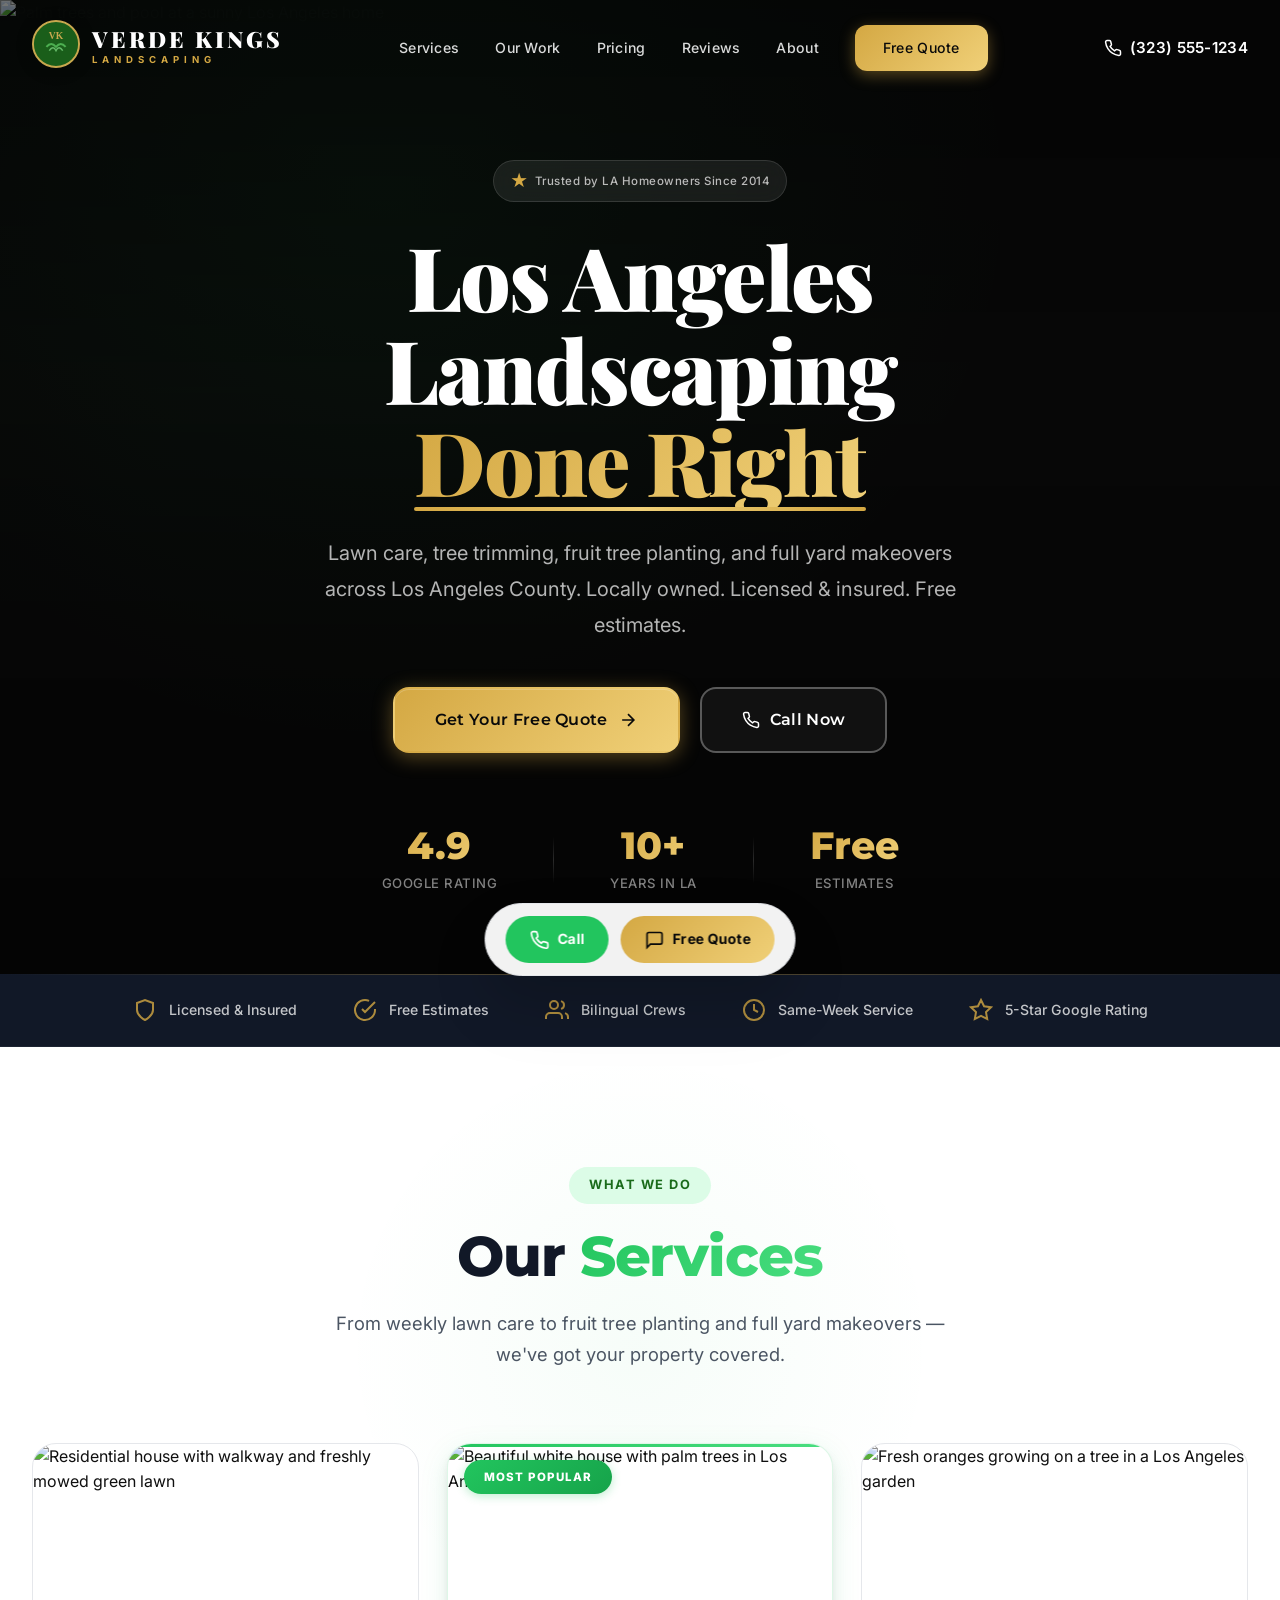
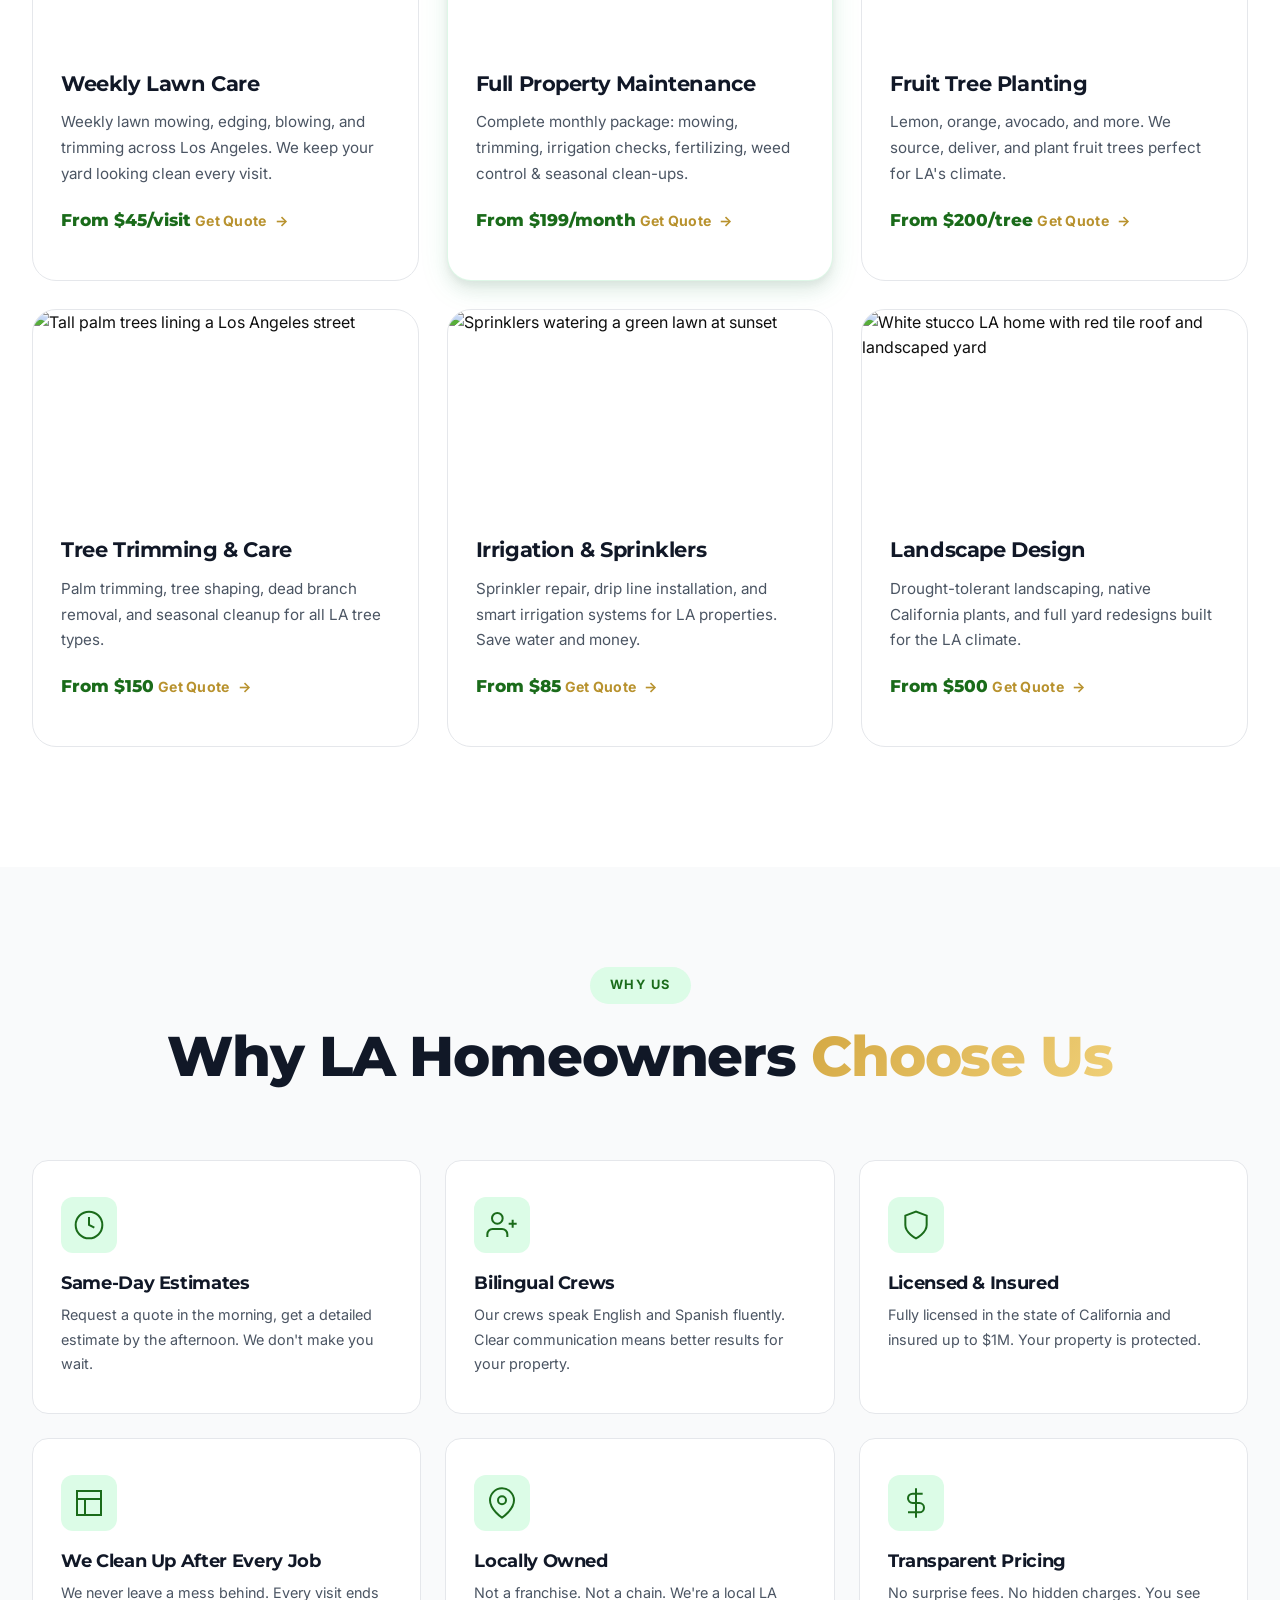
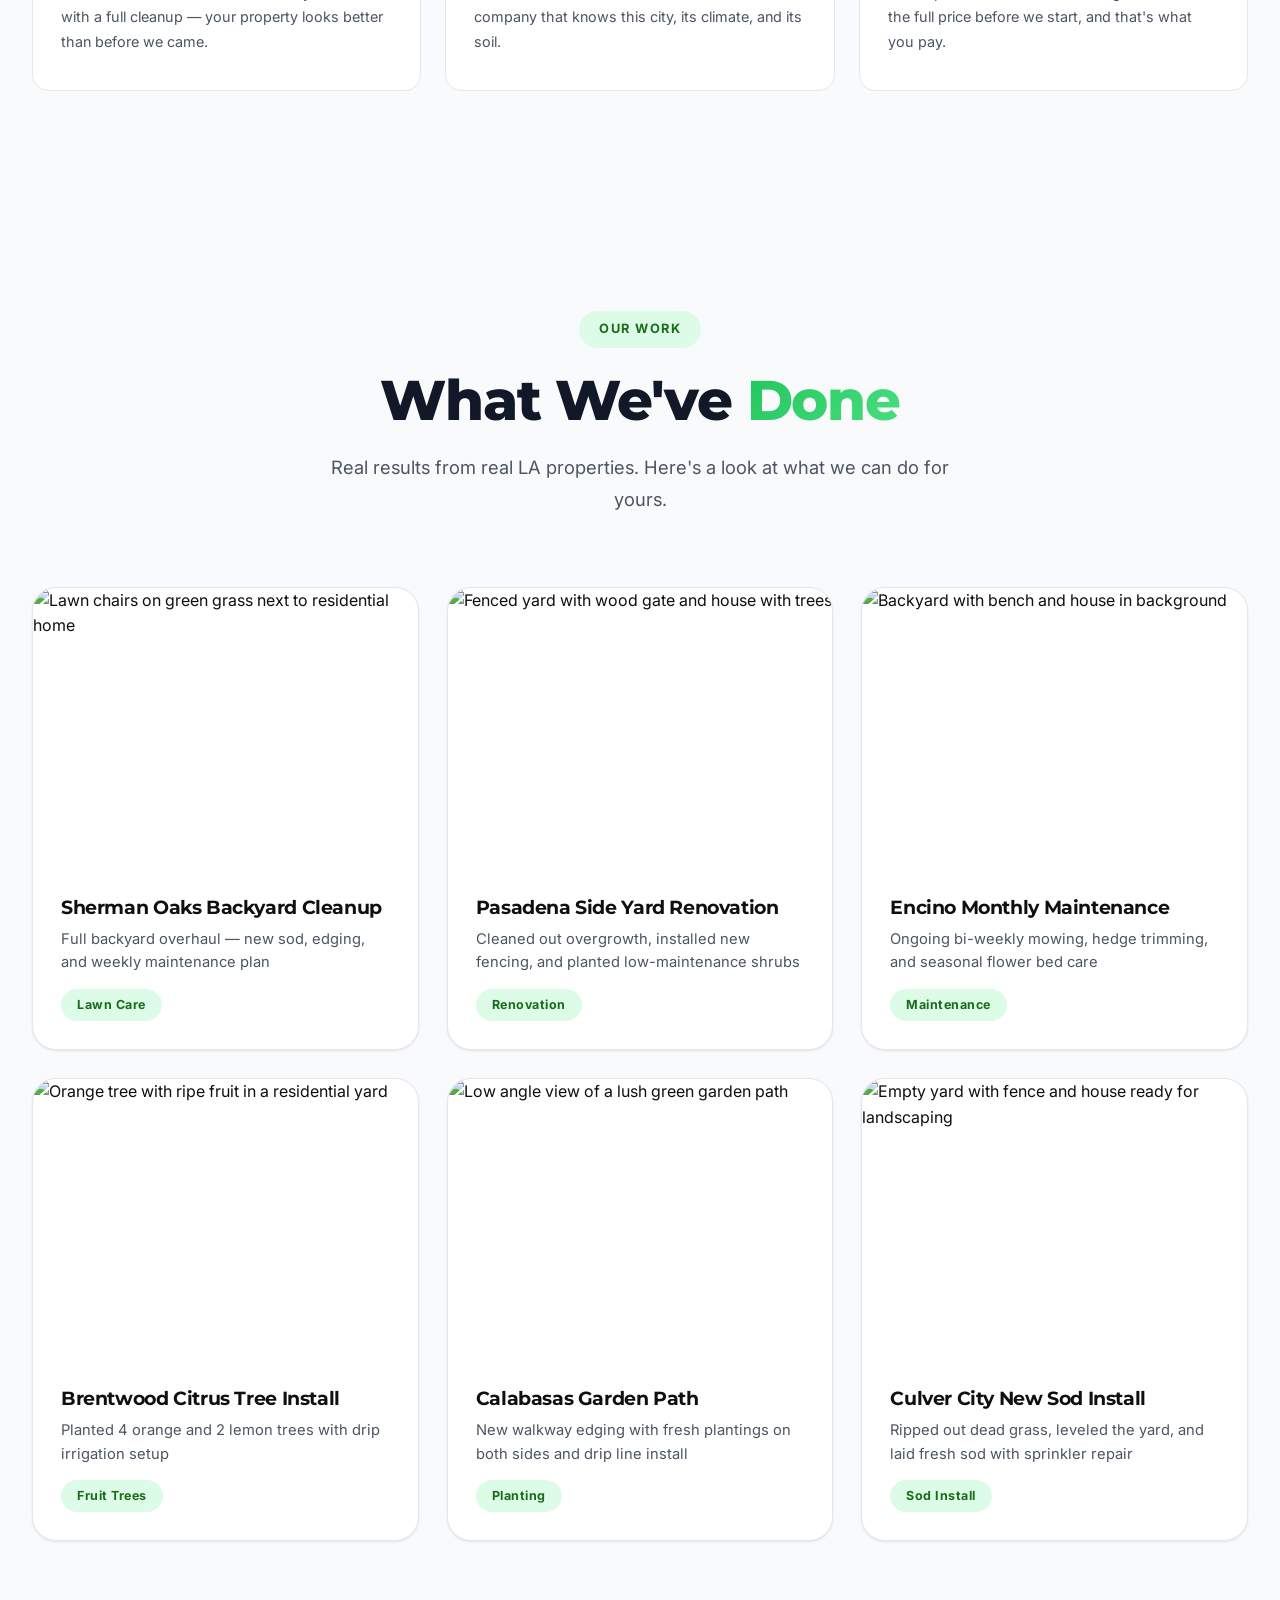
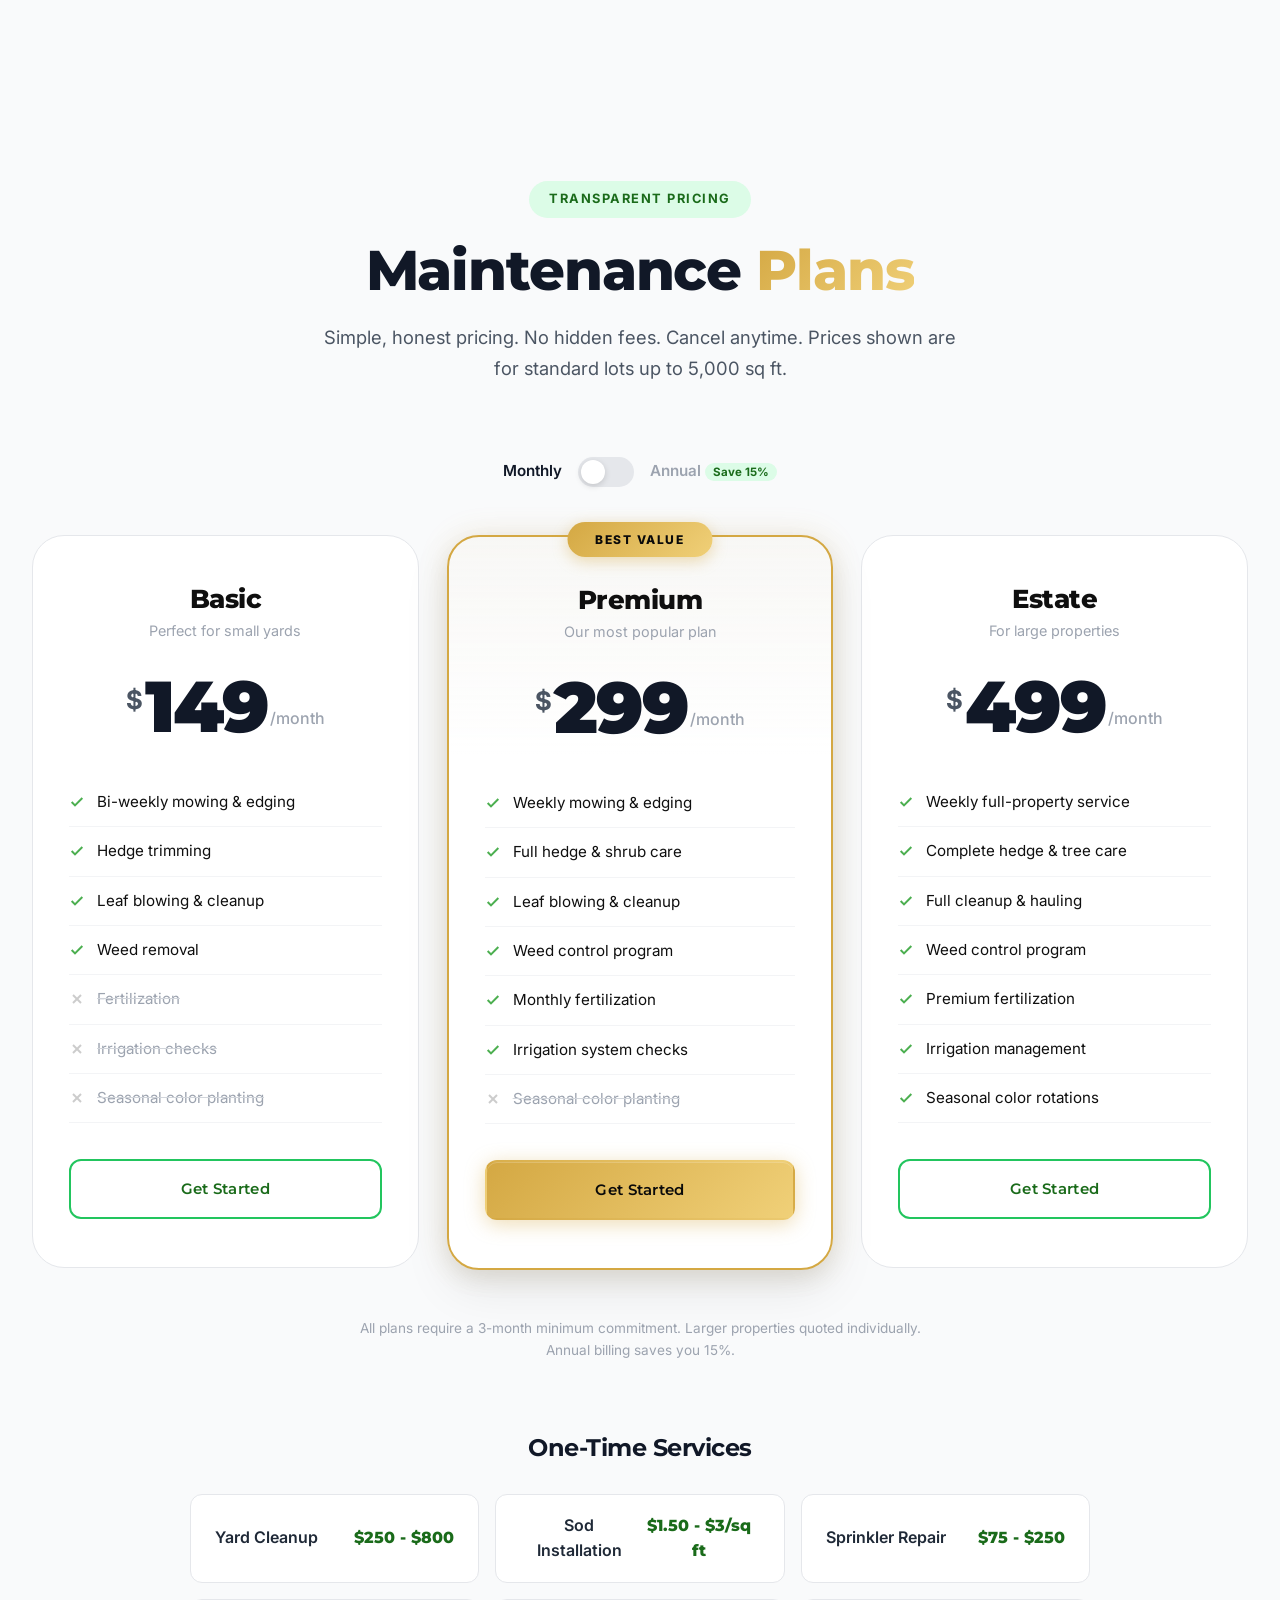
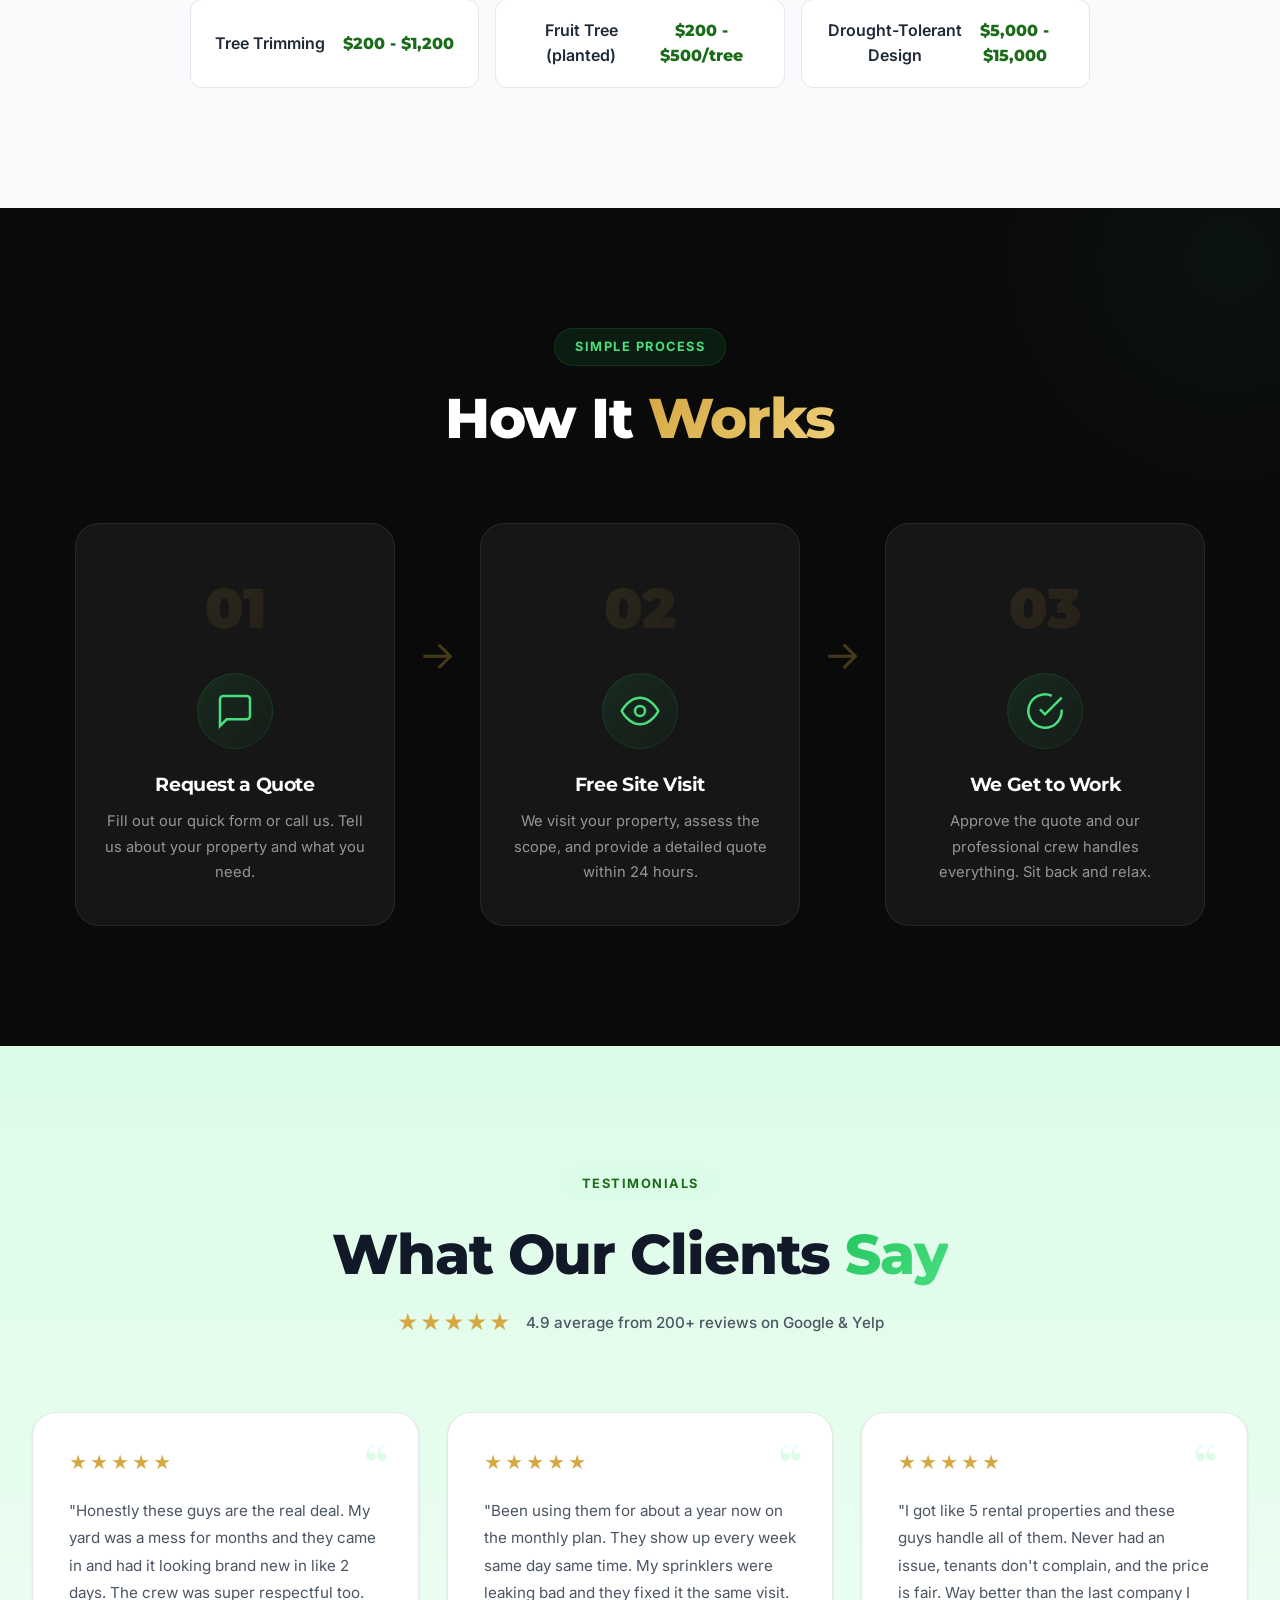
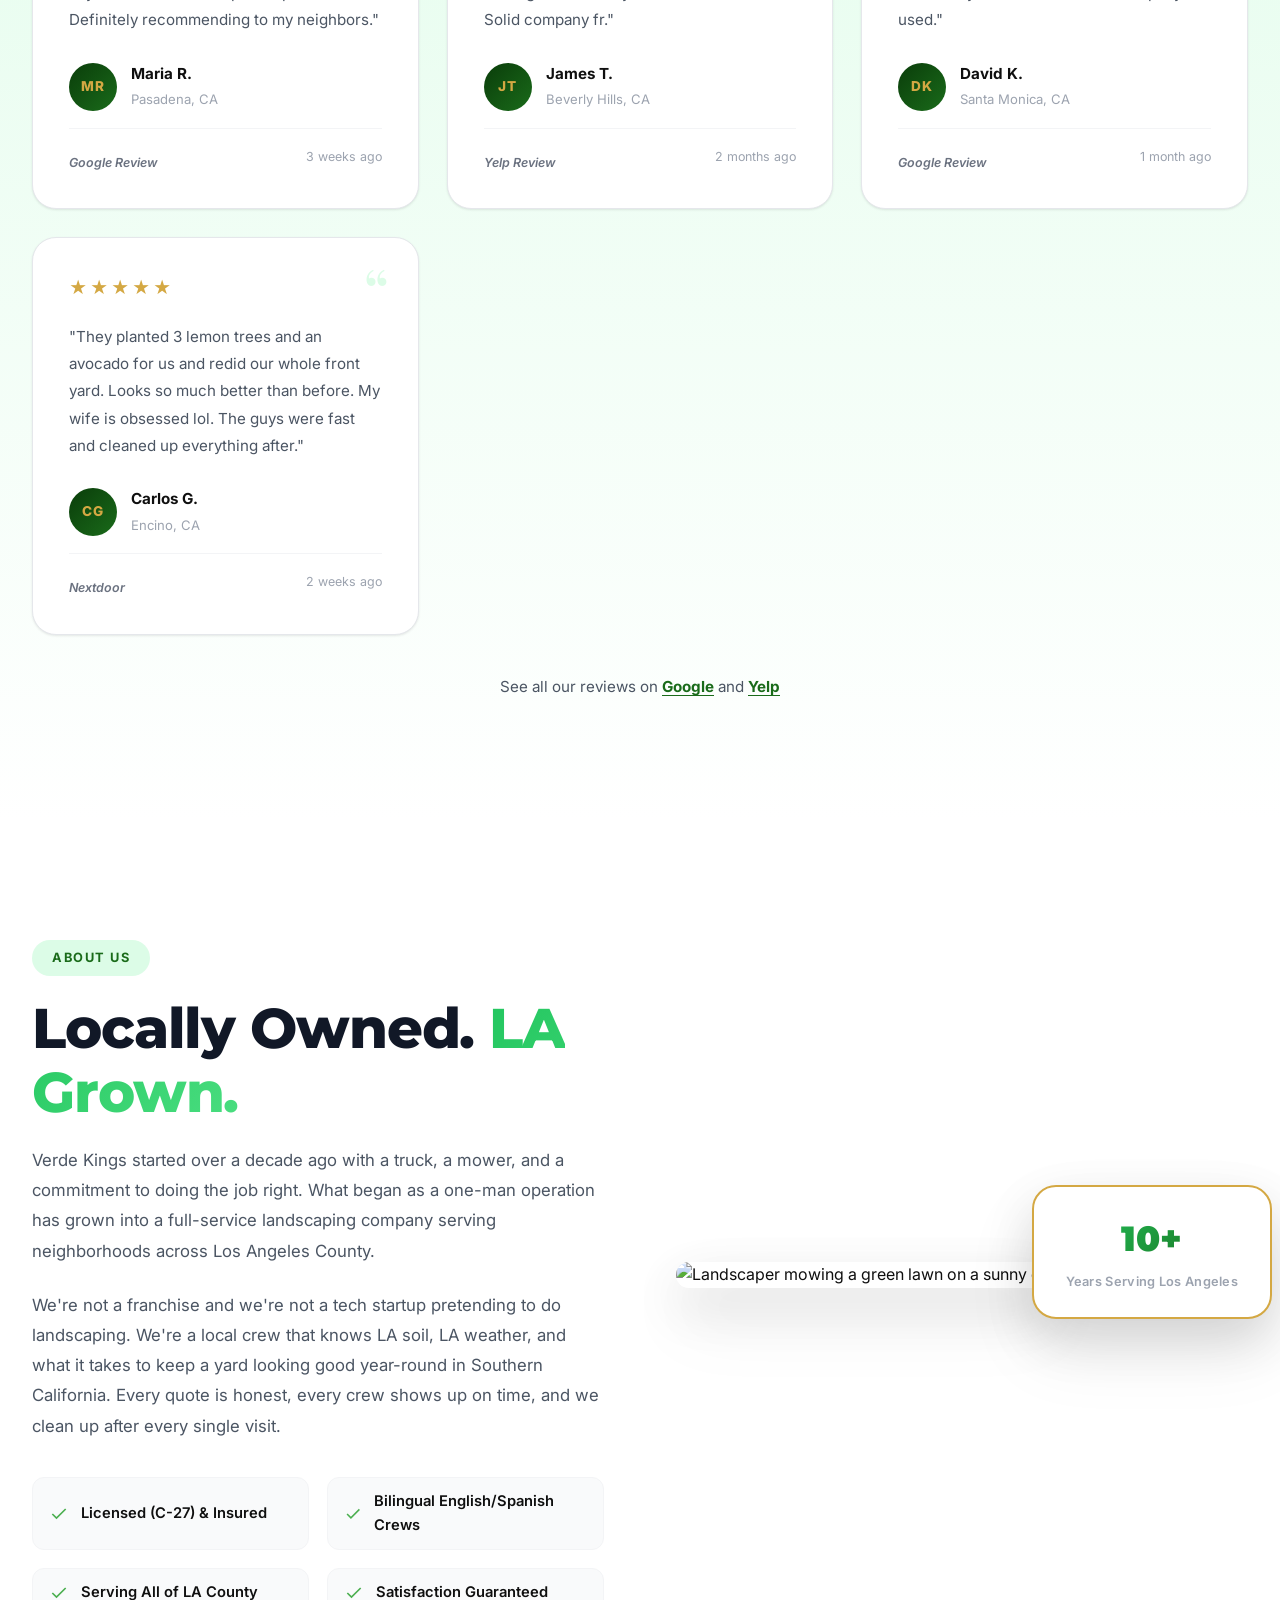
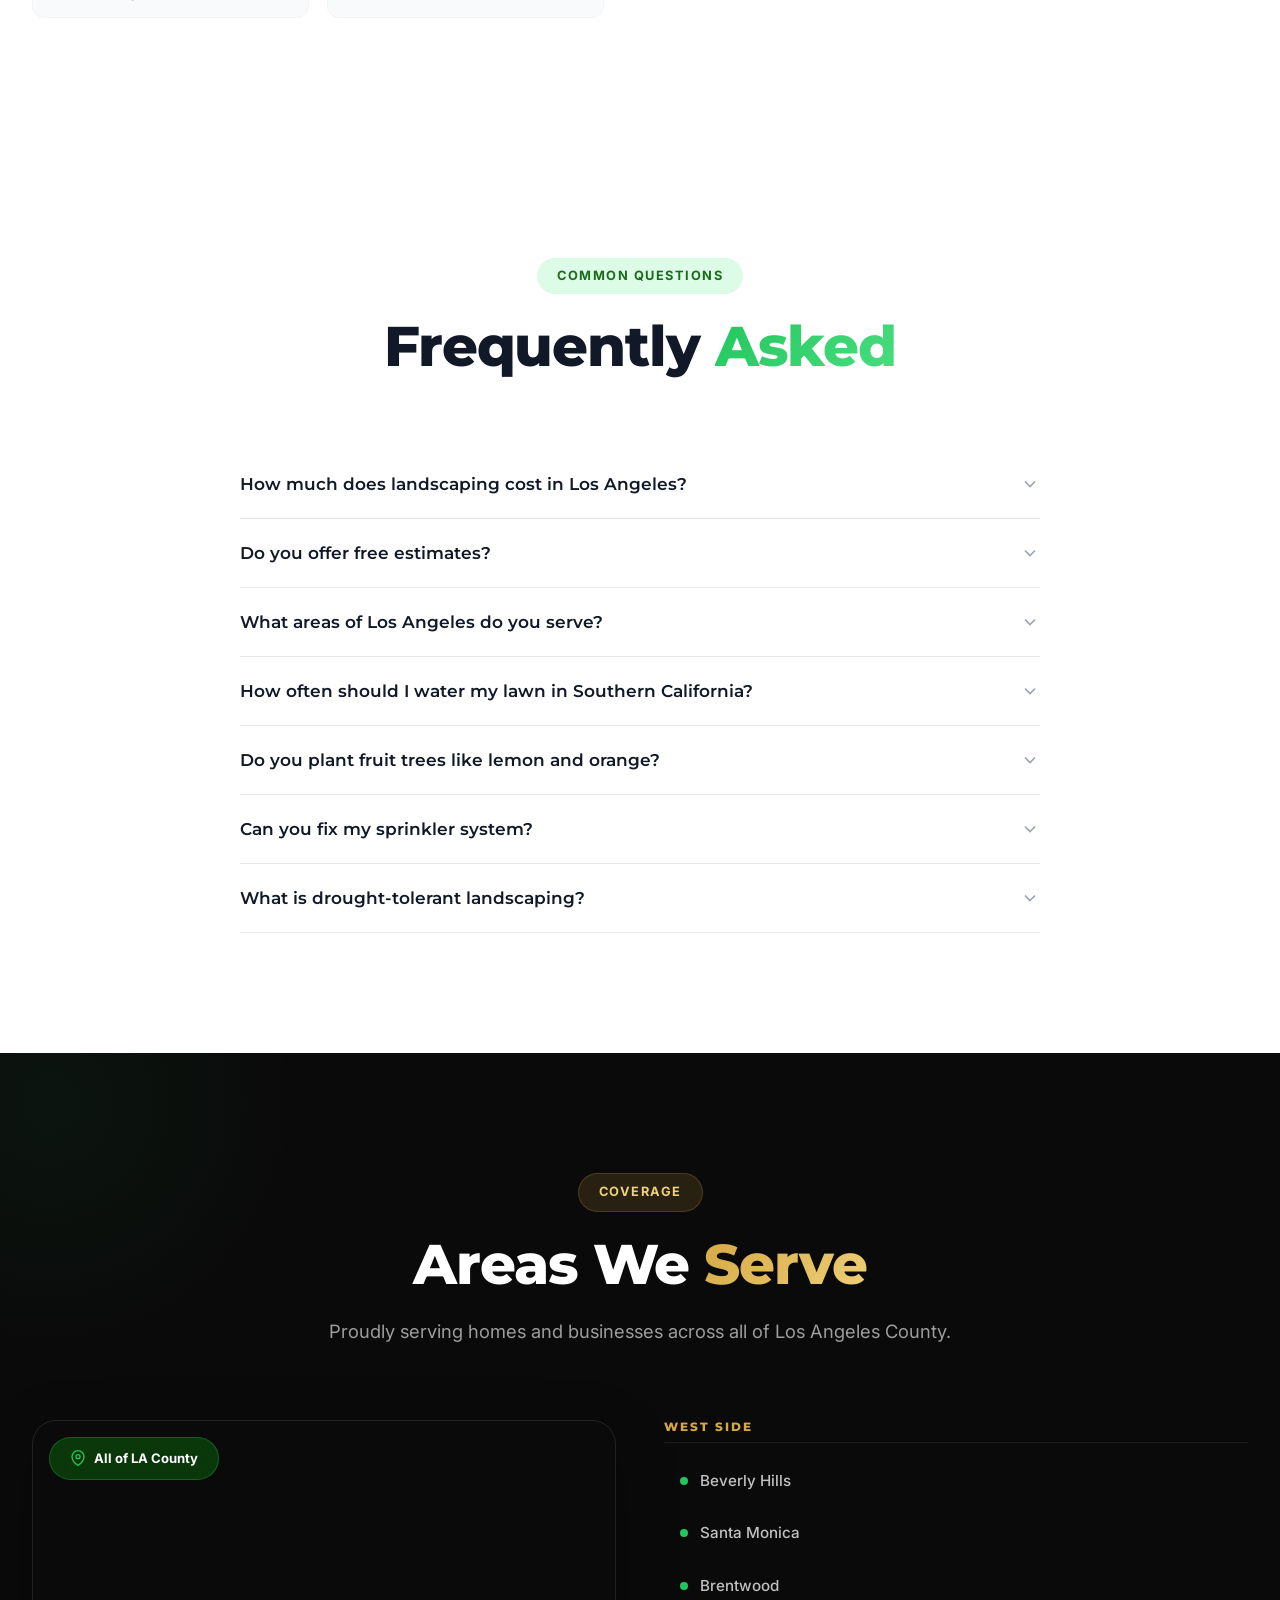
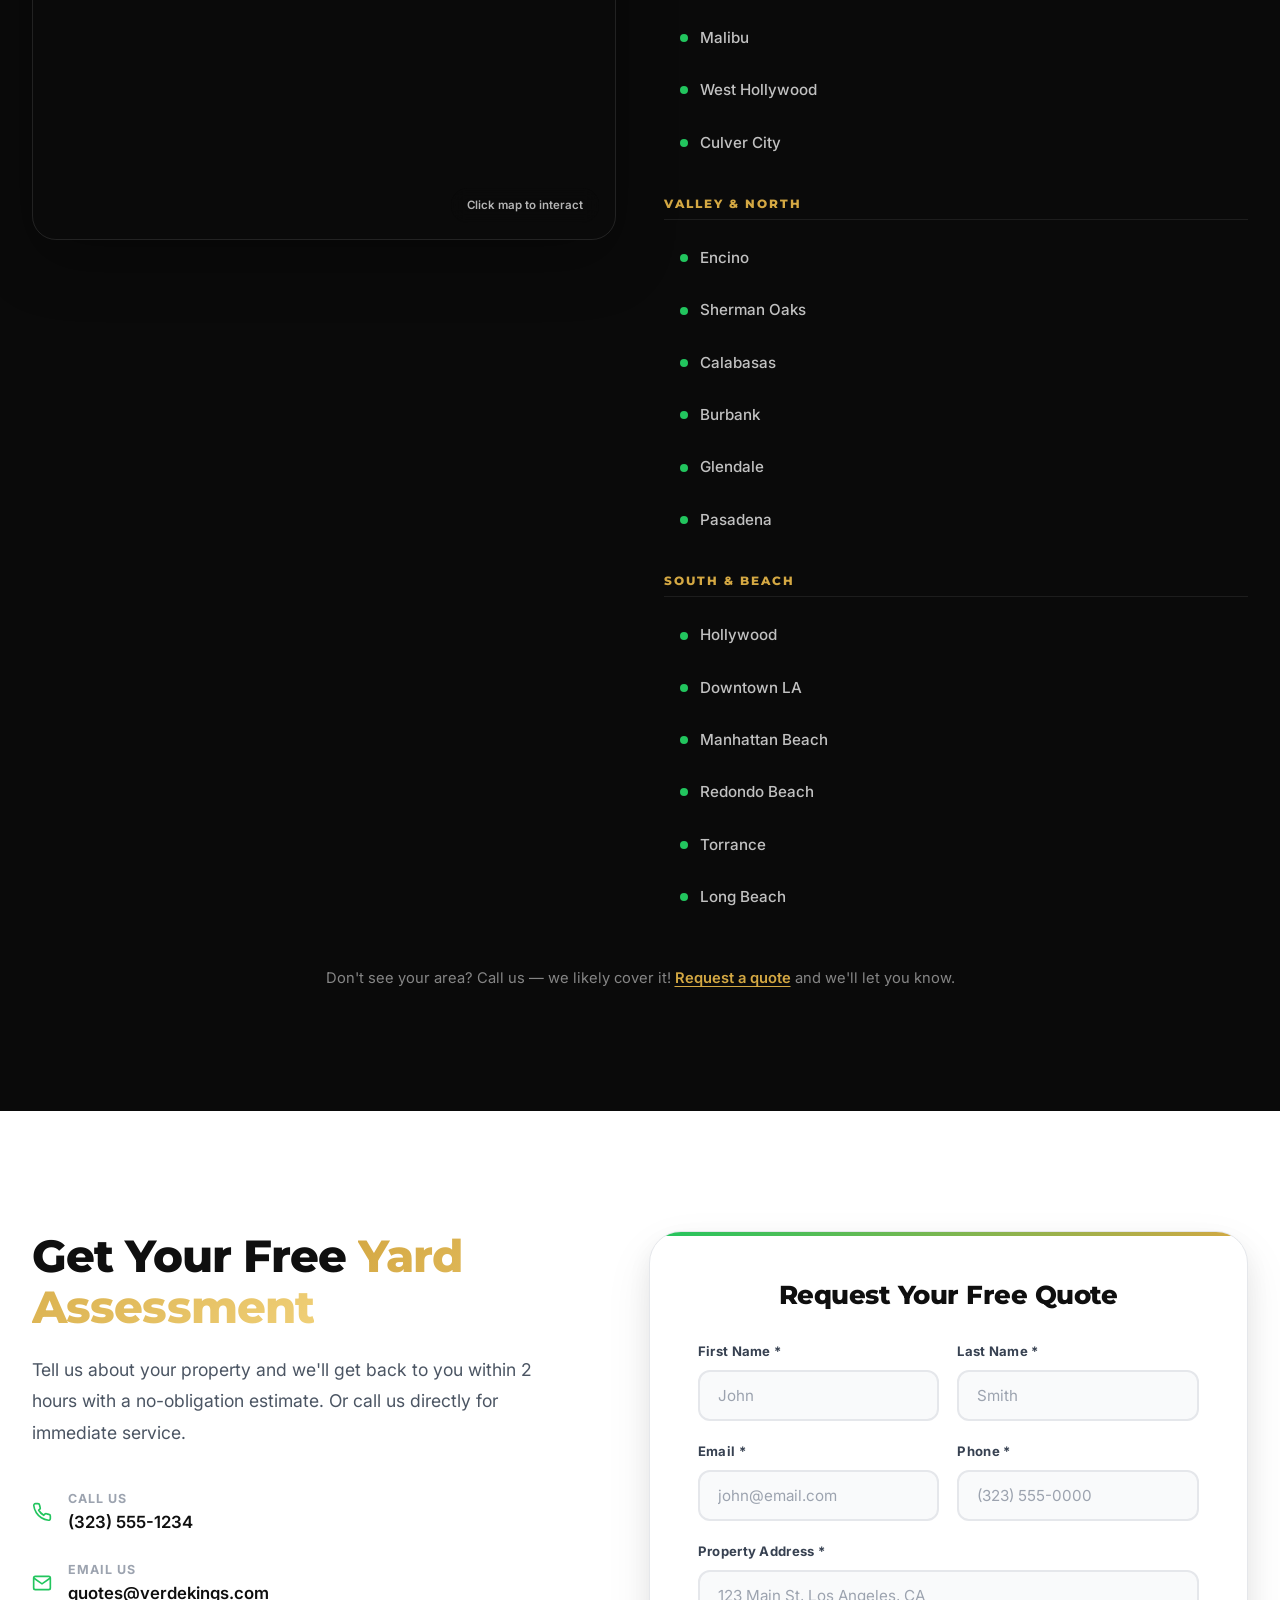
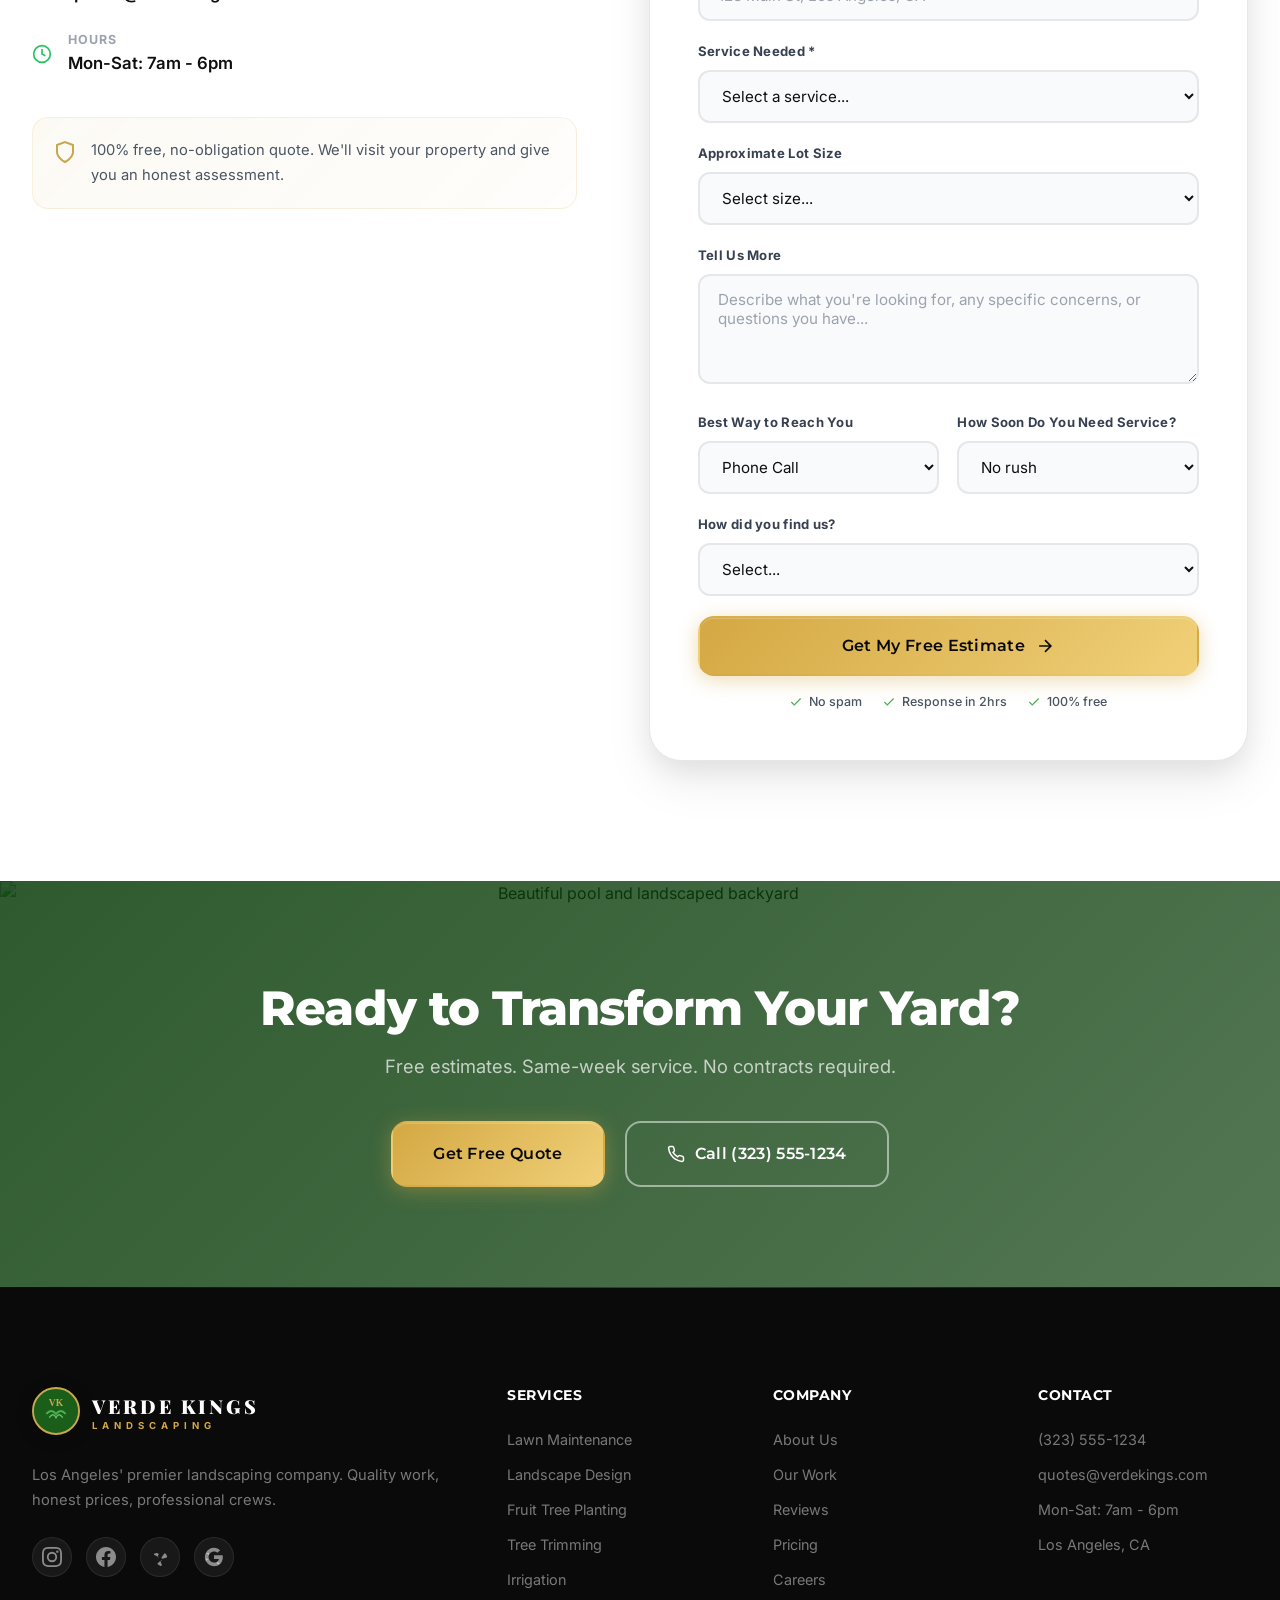
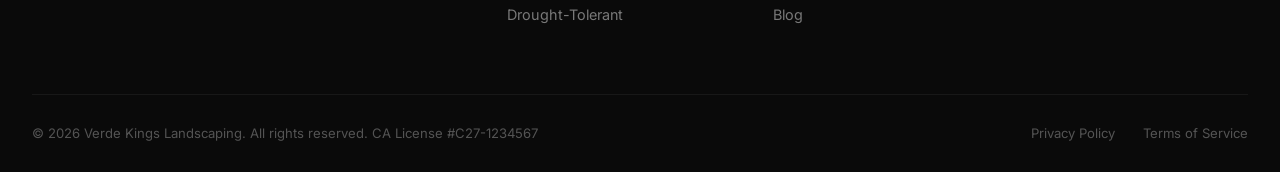
==== commit 7ea8eb8a: "Add files via upload" ====
--- a/index.html
+++ b/index.html
@@ -3,13 +3,70 @@
 <head>
     <meta charset="UTF-8">
     <meta name="viewport" content="width=device-width, initial-scale=1.0">
-    <title>Verde Kings Landscaping | Premium Landscaping in Los Angeles</title>
-    <meta name="description" content="Los Angeles' premier landscaping company. Lawn care, hardscaping, irrigation, and full property transformations. Free quotes. Serving all of LA County.">
+    <title>Verde Kings Landscaping | Lawn Care & Landscaping in Los Angeles, CA</title>
+    <meta name="description" content="Trusted Los Angeles landscaping company. Weekly lawn care, tree trimming, fruit tree planting, sprinkler repair & drought-tolerant design. Free quotes — call today.">
+    <meta name="keywords" content="landscaping Los Angeles, lawn care LA, tree trimming Los Angeles, sprinkler repair LA, drought tolerant landscaping, fruit tree planting Los Angeles">
     <link rel="preconnect" href="https://fonts.googleapis.com">
     <link rel="preconnect" href="https://fonts.gstatic.com" crossorigin>
     <link href="https://fonts.googleapis.com/css2?family=Playfair+Display:wght@700;800;900&family=Inter:wght@300;400;500;600;700&family=Montserrat:wght@400;500;600;700;800&display=swap" rel="stylesheet">
     <link rel="stylesheet" href="styles.css">
     <link rel="icon" type="image/svg+xml" href="favicon.svg">
+    <script type="application/ld+json">
+    {
+        "@context": "https://schema.org",
+        "@type": "LocalBusiness",
+        "name": "Verde Kings Landscaping",
+        "description": "Trusted Los Angeles landscaping company offering lawn care, tree trimming, fruit tree planting, sprinkler repair, and drought-tolerant design.",
+        "url": "https://verde-kings-landscaping.netlify.app",
+        "telephone": "+1-323-555-1234",
+        "email": "quotes@verdekings.com",
+        "address": {
+            "@type": "PostalAddress",
+            "addressLocality": "Los Angeles",
+            "addressRegion": "CA",
+            "addressCountry": "US"
+        },
+        "geo": {
+            "@type": "GeoCoordinates",
+            "latitude": "34.0522",
+            "longitude": "-118.2437"
+        },
+        "areaServed": "Los Angeles County",
+        "openingHours": "Mo-Sa 07:00-18:00",
+        "priceRange": "$$",
+        "image": "https://images.unsplash.com/photo-1588876390452-3cab3dc72211?w=1200&q=80",
+        "aggregateRating": {
+            "@type": "AggregateRating",
+            "ratingValue": "4.9",
+            "reviewCount": "47",
+            "bestRating": "5"
+        },
+        "hasOfferCatalog": {
+            "@type": "OfferCatalog",
+            "name": "Landscaping Services",
+            "itemListElement": [
+                {"@type": "Offer", "itemOffered": {"@type": "Service", "name": "Weekly Lawn Care", "description": "Mowing, edging, blowing, trimming"}},
+                {"@type": "Offer", "itemOffered": {"@type": "Service", "name": "Tree Trimming", "description": "Palm trimming, tree shaping, dead branch removal"}},
+                {"@type": "Offer", "itemOffered": {"@type": "Service", "name": "Fruit Tree Planting", "description": "Lemon, orange, avocado tree installation"}},
+                {"@type": "Offer", "itemOffered": {"@type": "Service", "name": "Sprinkler Repair", "description": "Irrigation repair, drip line installation"}},
+                {"@type": "Offer", "itemOffered": {"@type": "Service", "name": "Drought-Tolerant Landscaping", "description": "Native California plants and water-saving design"}}
+            ]
+        }
+    }
+    </script>
+    <script type="application/ld+json">
+    {
+        "@context": "https://schema.org",
+        "@type": "FAQPage",
+        "mainEntity": [
+            {"@type": "Question", "name": "How much does landscaping cost in Los Angeles?", "acceptedAnswer": {"@type": "Answer", "text": "Weekly lawn mowing in LA typically runs $45-$80 per visit. Monthly maintenance plans range from $149-$499/month. Tree trimming starts at $150, sod installation runs $1.50-$3 per square foot."}},
+            {"@type": "Question", "name": "Do you offer free estimates?", "acceptedAnswer": {"@type": "Answer", "text": "Yes, every estimate is 100% free with no obligation. We visit your property and send a detailed quote usually the same day."}},
+            {"@type": "Question", "name": "What areas of Los Angeles do you serve?", "acceptedAnswer": {"@type": "Answer", "text": "We serve all of LA County including Beverly Hills, Santa Monica, Pasadena, Brentwood, Malibu, Encino, Sherman Oaks, Calabasas, Burbank, Glendale, Hollywood, and more."}},
+            {"@type": "Question", "name": "Do you plant fruit trees like lemon and orange?", "acceptedAnswer": {"@type": "Answer", "text": "Yes. We plant lemon, orange, avocado, lime, and grapefruit trees. Fruit tree planting starts at $200 per tree installed."}},
+            {"@type": "Question", "name": "Can you fix my sprinkler system?", "acceptedAnswer": {"@type": "Answer", "text": "Yes. We repair broken sprinkler heads, fix leaking valves, replace damaged pipes, and install smart controllers. Sprinkler repair visits start at $75."}}
+        ]
+    }
+    </script>
 </head>
 <body>
     <!-- Navigation -->
@@ -57,15 +114,15 @@
         <div class="hero-overlay"></div>
         <div class="hero-content">
             <div class="hero-badge">
-                <span class="badge-star">&#9733;</span> #1 Rated in Los Angeles
+                <span class="badge-star">&#9733;</span> Trusted by LA Homeowners Since 2014
             </div>
             <h1 class="hero-title">
-                Your Yard Deserves<br>
-                <span class="text-gold">The Royal Treatment</span>
+                Los Angeles Landscaping<br>
+                <span class="text-gold">Done Right</span>
             </h1>
             <p class="hero-subtitle">
-                Premium landscaping, lawn care & outdoor transformations across Los Angeles County.
-                From weekly maintenance to full backyard makeovers — we handle it all.
+                Lawn care, tree trimming, fruit tree planting, and full yard makeovers across Los Angeles County.
+                Locally owned. Licensed & insured. Free estimates.
             </p>
             <div class="hero-cta-group">
                 <a href="#quote" class="btn btn-gold btn-lg">
@@ -79,24 +136,20 @@
             </div>
             <div class="hero-stats">
                 <div class="stat">
-                    <span class="stat-number" data-target="500">0</span><span class="stat-plus">+</span>
-                    <span class="stat-label">Happy Clients</span>
+                    <span class="stat-number">4.9</span>
+                    <span class="stat-label">Google Rating</span>
                 </div>
                 <div class="stat-divider"></div>
                 <div class="stat">
-                    <span class="stat-number" data-target="12">0</span>
-                    <span class="stat-label">Years Experience</span>
+                    <span class="stat-number">10+</span>
+                    <span class="stat-label">Years in LA</span>
                 </div>
                 <div class="stat-divider"></div>
                 <div class="stat">
-                    <span class="stat-number" data-target="100">0</span><span class="stat-percent">%</span>
-                    <span class="stat-label">Satisfaction</span>
-                </div>
-            </div>
-        </div>
-        <div class="scroll-indicator">
-            <div class="mouse"><div class="mouse-wheel"></div></div>
-            <span>Scroll to explore</span>
+                    <span class="stat-number">Free</span>
+                    <span class="stat-label">Estimates</span>
+                </div>
+            </div>
         </div>
     </section>
 
@@ -137,18 +190,18 @@
                 <p class="section-desc">From weekly lawn care to fruit tree planting and full yard makeovers — we've got your property covered.</p>
             </div>
             <div class="services-grid">
-                <div class="service-card">
+                <div class="service-card" id="lawn-care">
                     <div class="service-img">
                         <img src="https://images.unsplash.com/photo-1768941124710-1a42b3195208?w=600&q=80&auto=format&fit=crop" alt="Residential house with walkway and freshly mowed green lawn" loading="lazy">
                     </div>
                     <div class="service-body">
                         <h3>Weekly Lawn Care</h3>
-                        <p>Mowing, edging, blowing, and trimming. We keep your lawn looking pristine every single week.</p>
+                        <p>Weekly lawn mowing, edging, blowing, and trimming across Los Angeles. We keep your yard looking clean every visit.</p>
                         <span class="service-price">From $45/visit</span>
                         <a href="#quote" class="service-link">Get Quote <span>&rarr;</span></a>
                     </div>
                 </div>
-                <div class="service-card featured">
+                <div class="service-card featured" id="maintenance">
                     <div class="featured-badge">Most Popular</div>
                     <div class="service-img">
                         <img src="https://images.unsplash.com/photo-1754325899655-5e9b7bf05cdc?w=600&q=80&auto=format&fit=crop" alt="Beautiful white house with palm trees in Los Angeles" loading="lazy">
@@ -164,7 +217,7 @@
                     <div class="service-img">
                         <img src="https://images.unsplash.com/photo-1726737239395-882aef0ad123?w=600&q=80&auto=format&fit=crop" alt="Fresh oranges growing on a tree in a Los Angeles garden" loading="lazy">
                     </div>
-                    <div class="service-body">
+                    <div class="service-body" id="fruit-trees">
                         <h3>Fruit Tree Planting</h3>
                         <p>Lemon, orange, avocado, and more. We source, deliver, and plant fruit trees perfect for LA's climate.</p>
                         <span class="service-price">From $200/tree</span>
@@ -175,7 +228,7 @@
                     <div class="service-img">
                         <img src="https://images.unsplash.com/photo-1648599874217-213f260329bb?w=600&q=80&auto=format&fit=crop" alt="Tall palm trees lining a Los Angeles street" loading="lazy">
                     </div>
-                    <div class="service-body">
+                    <div class="service-body" id="tree-trimming">
                         <h3>Tree Trimming & Care</h3>
                         <p>Palm trimming, tree shaping, dead branch removal, and seasonal cleanup for all LA tree types.</p>
                         <span class="service-price">From $150</span>
@@ -186,9 +239,9 @@
                     <div class="service-img">
                         <img src="https://images.unsplash.com/photo-1770664945615-52203ab54c88?w=600&q=80&auto=format&fit=crop" alt="Sprinklers watering a green lawn at sunset" loading="lazy">
                     </div>
-                    <div class="service-body">
+                    <div class="service-body" id="irrigation">
                         <h3>Irrigation & Sprinklers</h3>
-                        <p>Smart irrigation design, installation, and repair. Save water and money with efficient systems.</p>
+                        <p>Sprinkler repair, drip line installation, and smart irrigation systems for LA properties. Save water and money.</p>
                         <span class="service-price">From $85</span>
                         <a href="#quote" class="service-link">Get Quote <span>&rarr;</span></a>
                     </div>
@@ -197,12 +250,66 @@
                     <div class="service-img">
                         <img src="https://images.unsplash.com/photo-1759355787174-044355f63c55?w=600&q=80&auto=format&fit=crop" alt="White stucco LA home with red tile roof and landscaped yard" loading="lazy">
                     </div>
-                    <div class="service-body">
+                    <div class="service-body" id="landscape-design">
                         <h3>Landscape Design</h3>
-                        <p>Complete yard redesigns with 3D renderings. Drought-tolerant, modern, tropical — any style.</p>
+                        <p>Drought-tolerant landscaping, native California plants, and full yard redesigns built for the LA climate.</p>
                         <span class="service-price">From $500</span>
                         <a href="#quote" class="service-link">Get Quote <span>&rarr;</span></a>
                     </div>
+                </div>
+            </div>
+        </div>
+    </section>
+
+    <!-- Why Choose Us -->
+    <section class="why-choose">
+        <div class="container">
+            <div class="section-header">
+                <span class="section-tag">Why Us</span>
+                <h2 class="section-title">Why LA Homeowners <span class="text-gold">Choose Us</span></h2>
+            </div>
+            <div class="why-grid">
+                <div class="why-card">
+                    <div class="why-icon">
+                        <svg width="32" height="32" viewBox="0 0 24 24" fill="none" stroke="currentColor" stroke-width="1.5"><circle cx="12" cy="12" r="10"/><polyline points="12 6 12 12 16 14"/></svg>
+                    </div>
+                    <h4>Same-Day Estimates</h4>
+                    <p>Request a quote in the morning, get a detailed estimate by the afternoon. We don't make you wait.</p>
+                </div>
+                <div class="why-card">
+                    <div class="why-icon">
+                        <svg width="32" height="32" viewBox="0 0 24 24" fill="none" stroke="currentColor" stroke-width="1.5"><path d="M16 21v-2a4 4 0 00-4-4H5a4 4 0 00-4 4v2"/><circle cx="8.5" cy="7" r="4"/><path d="M20 8v6M23 11h-6"/></svg>
+                    </div>
+                    <h4>Bilingual Crews</h4>
+                    <p>Our crews speak English and Spanish fluently. Clear communication means better results for your property.</p>
+                </div>
+                <div class="why-card">
+                    <div class="why-icon">
+                        <svg width="32" height="32" viewBox="0 0 24 24" fill="none" stroke="currentColor" stroke-width="1.5"><path d="M12 22s8-4 8-10V5l-8-3-8 3v7c0 6 8 10 8 10z"/></svg>
+                    </div>
+                    <h4>Licensed & Insured</h4>
+                    <p>Fully licensed in the state of California and insured up to $1M. Your property is protected.</p>
+                </div>
+                <div class="why-card">
+                    <div class="why-icon">
+                        <svg width="32" height="32" viewBox="0 0 24 24" fill="none" stroke="currentColor" stroke-width="1.5"><path d="M3 3h18v18H3z"/><path d="M3 9h18M9 21V9"/></svg>
+                    </div>
+                    <h4>We Clean Up After Every Job</h4>
+                    <p>We never leave a mess behind. Every visit ends with a full cleanup — your property looks better than before we came.</p>
+                </div>
+                <div class="why-card">
+                    <div class="why-icon">
+                        <svg width="32" height="32" viewBox="0 0 24 24" fill="none" stroke="currentColor" stroke-width="1.5"><path d="M21 10c0 7-9 13-9 13s-9-6-9-13a9 9 0 0118 0z"/><circle cx="12" cy="10" r="3"/></svg>
+                    </div>
+                    <h4>Locally Owned</h4>
+                    <p>Not a franchise. Not a chain. We're a local LA company that knows this city, its climate, and its soil.</p>
+                </div>
+                <div class="why-card">
+                    <div class="why-icon">
+                        <svg width="32" height="32" viewBox="0 0 24 24" fill="none" stroke="currentColor" stroke-width="1.5"><path d="M12 1v22M17 5H9.5a3.5 3.5 0 000 7h5a3.5 3.5 0 010 7H6"/></svg>
+                    </div>
+                    <h4>Transparent Pricing</h4>
+                    <p>No surprise fees. No hidden charges. You see the full price before we start, and that's what you pay.</p>
                 </div>
             </div>
         </div>
@@ -477,7 +584,7 @@
                             <span>Pasadena, CA</span>
                         </div>
                     </div>
-                    <div class="review-source">via Google</div>
+                    <div class="review-meta"><span class="review-source">Google Review</span><span class="review-date">3 weeks ago</span></div>
                 </div>
                 <div class="review-card">
                     <div class="review-stars">&#9733;&#9733;&#9733;&#9733;&#9733;</div>
@@ -489,7 +596,7 @@
                             <span>Beverly Hills, CA</span>
                         </div>
                     </div>
-                    <div class="review-source">via Yelp</div>
+                    <div class="review-meta"><span class="review-source">Yelp Review</span><span class="review-date">2 months ago</span></div>
                 </div>
                 <div class="review-card">
                     <div class="review-stars">&#9733;&#9733;&#9733;&#9733;&#9733;</div>
@@ -501,7 +608,7 @@
                             <span>Santa Monica, CA</span>
                         </div>
                     </div>
-                    <div class="review-source">via Google</div>
+                    <div class="review-meta"><span class="review-source">Google Review</span><span class="review-date">1 month ago</span></div>
                 </div>
                 <div class="review-card">
                     <div class="review-stars">&#9733;&#9733;&#9733;&#9733;&#9733;</div>
@@ -513,9 +620,10 @@
                             <span>Encino, CA</span>
                         </div>
                     </div>
-                    <div class="review-source">via Nextdoor</div>
-                </div>
-            </div>
+                    <div class="review-meta"><span class="review-source">Nextdoor</span><span class="review-date">2 weeks ago</span></div>
+                </div>
+            </div>
+            <p class="reviews-cta">See all our reviews on <a href="#" class="review-link">Google</a> and <a href="#" class="review-link">Yelp</a></p>
         </div>
     </section>
 
@@ -525,9 +633,9 @@
             <div class="about-grid">
                 <div class="about-content">
                     <span class="section-tag">About Us</span>
-                    <h2 class="section-title">LA's Most Trusted <span class="text-green">Landscapers</span></h2>
-                    <p>Verde Kings Landscaping was founded with one simple mission: give Los Angeles homeowners a landscaping company they can actually rely on.</p>
-                    <p>We're not just another guy with a mower. We're a fully licensed, insured, and bonded team of professionals who treat your property like our own. From Malibu to Pasadena, we've built a reputation for quality work, honest pricing, and crews that actually show up when they say they will.</p>
+                    <h2 class="section-title">Locally Owned. <span class="text-green">LA Grown.</span></h2>
+                    <p>Verde Kings started over a decade ago with a truck, a mower, and a commitment to doing the job right. What began as a one-man operation has grown into a full-service landscaping company serving neighborhoods across Los Angeles County.</p>
+                    <p>We're not a franchise and we're not a tech startup pretending to do landscaping. We're a local crew that knows LA soil, LA weather, and what it takes to keep a yard looking good year-round in Southern California. Every quote is honest, every crew shows up on time, and we clean up after every single visit.</p>
                     <div class="about-features">
                         <div class="about-feature">
                             <svg width="20" height="20" viewBox="0 0 24 24" fill="none" stroke="#4CAF50" stroke-width="2"><polyline points="20 6 9 17 4 12"/></svg>
@@ -550,8 +658,83 @@
                 <div class="about-image">
                     <img src="https://images.unsplash.com/photo-1689728222087-6984f72460c4?w=700&q=80&auto=format&fit=crop" alt="Landscaper mowing a green lawn on a sunny day" class="about-img" loading="lazy">
                     <div class="about-stat-card">
-                        <span class="about-stat-number">500+</span>
-                        <span class="about-stat-text">Properties Maintained Monthly</span>
+                        <span class="about-stat-number">10+</span>
+                        <span class="about-stat-text">Years Serving Los Angeles</span>
+                    </div>
+                </div>
+            </div>
+        </div>
+    </section>
+
+    <!-- FAQ Section -->
+    <section class="faq-section" id="faq">
+        <div class="container">
+            <div class="section-header">
+                <span class="section-tag">Common Questions</span>
+                <h2 class="section-title">Frequently <span class="text-green">Asked</span></h2>
+            </div>
+            <div class="faq-list">
+                <div class="faq-item">
+                    <button class="faq-question">
+                        <span>How much does landscaping cost in Los Angeles?</span>
+                        <svg class="faq-arrow" width="20" height="20" viewBox="0 0 24 24" fill="none" stroke="currentColor" stroke-width="2"><path d="M6 9l6 6 6-6"/></svg>
+                    </button>
+                    <div class="faq-answer">
+                        <p>It depends on the service. Weekly lawn mowing in LA typically runs $45-$80 per visit depending on yard size. Monthly maintenance plans range from $149-$499/month. One-time jobs like tree trimming start at $150, and sod installation runs $1.50-$3 per square foot. We offer free on-site estimates so you know the exact cost before we start.</p>
+                    </div>
+                </div>
+                <div class="faq-item">
+                    <button class="faq-question">
+                        <span>Do you offer free estimates?</span>
+                        <svg class="faq-arrow" width="20" height="20" viewBox="0 0 24 24" fill="none" stroke="currentColor" stroke-width="2"><path d="M6 9l6 6 6-6"/></svg>
+                    </button>
+                    <div class="faq-answer">
+                        <p>Yes, every estimate is 100% free with no obligation. We'll visit your property, walk the yard with you, discuss what you need, and send a detailed quote — usually the same day. No pressure, no sales pitch.</p>
+                    </div>
+                </div>
+                <div class="faq-item">
+                    <button class="faq-question">
+                        <span>What areas of Los Angeles do you serve?</span>
+                        <svg class="faq-arrow" width="20" height="20" viewBox="0 0 24 24" fill="none" stroke="currentColor" stroke-width="2"><path d="M6 9l6 6 6-6"/></svg>
+                    </button>
+                    <div class="faq-answer">
+                        <p>We serve all of LA County including Beverly Hills, Santa Monica, Pasadena, Brentwood, Malibu, Encino, Sherman Oaks, Calabasas, Burbank, Glendale, Hollywood, Culver City, Manhattan Beach, Torrance, Long Beach, and more. If you're not sure, just ask — we probably cover your area.</p>
+                    </div>
+                </div>
+                <div class="faq-item">
+                    <button class="faq-question">
+                        <span>How often should I water my lawn in Southern California?</span>
+                        <svg class="faq-arrow" width="20" height="20" viewBox="0 0 24 24" fill="none" stroke="currentColor" stroke-width="2"><path d="M6 9l6 6 6-6"/></svg>
+                    </button>
+                    <div class="faq-answer">
+                        <p>In LA, most lawns do best with 2-3 deep waterings per week during summer and 1-2 in winter. The exact amount depends on your grass type, soil, and sun exposure. We can assess your irrigation system and set up a smart watering schedule that keeps your lawn green without wasting water.</p>
+                    </div>
+                </div>
+                <div class="faq-item">
+                    <button class="faq-question">
+                        <span>Do you plant fruit trees like lemon and orange?</span>
+                        <svg class="faq-arrow" width="20" height="20" viewBox="0 0 24 24" fill="none" stroke="currentColor" stroke-width="2"><path d="M6 9l6 6 6-6"/></svg>
+                    </button>
+                    <div class="faq-answer">
+                        <p>Absolutely. Citrus trees thrive in LA's climate. We plant lemon, orange, avocado, lime, and grapefruit trees. We handle sourcing, delivery, planting, and setting up drip irrigation so your trees get established fast. Fruit tree planting starts at $200 per tree installed.</p>
+                    </div>
+                </div>
+                <div class="faq-item">
+                    <button class="faq-question">
+                        <span>Can you fix my sprinkler system?</span>
+                        <svg class="faq-arrow" width="20" height="20" viewBox="0 0 24 24" fill="none" stroke="currentColor" stroke-width="2"><path d="M6 9l6 6 6-6"/></svg>
+                    </button>
+                    <div class="faq-answer">
+                        <p>Yes. We repair broken sprinkler heads, fix leaking valves, replace damaged pipes, and reprogram controllers. We also install new drip irrigation systems and smart controllers. Sprinkler repair visits start at $75. Most repairs are done in a single visit.</p>
+                    </div>
+                </div>
+                <div class="faq-item">
+                    <button class="faq-question">
+                        <span>What is drought-tolerant landscaping?</span>
+                        <svg class="faq-arrow" width="20" height="20" viewBox="0 0 24 24" fill="none" stroke="currentColor" stroke-width="2"><path d="M6 9l6 6 6-6"/></svg>
+                    </button>
+                    <div class="faq-answer">
+                        <p>Drought-tolerant landscaping replaces water-heavy grass with native California plants, succulents, gravel, and efficient drip irrigation. It can cut your water bill by 50-70% and still look great. Many LA homeowners also qualify for LADWP rebates when converting to drought-tolerant landscaping.</p>
                     </div>
                 </div>
             </div>
@@ -659,8 +842,8 @@
         <div class="container">
             <div class="quote-wrapper">
                 <div class="quote-info">
-                    <h2>Get Your <span class="text-gold">Free Quote</span></h2>
-                    <p>Fill out the form and we'll get back to you within 2 hours during business hours. Or call us directly for immediate service.</p>
+                    <h2>Get Your Free <span class="text-gold">Yard Assessment</span></h2>
+                    <p>Tell us about your property and we'll get back to you within 2 hours with a no-obligation estimate. Or call us directly for immediate service.</p>
                     <div class="quote-contact-info">
                         <div class="contact-item">
                             <svg width="20" height="20" viewBox="0 0 24 24" fill="none" stroke="currentColor" stroke-width="2"><path d="M22 16.92v3a2 2 0 01-2.18 2 19.79 19.79 0 01-8.63-3.07 19.5 19.5 0 01-6-6 19.79 19.79 0 01-3.07-8.67A2 2 0 014.11 2h3a2 2 0 012 1.72c.127.96.361 1.903.7 2.81a2 2 0 01-.45 2.11L8.09 9.91a16 16 0 006 6l1.27-1.27a2 2 0 012.11-.45c.907.339 1.85.573 2.81.7A2 2 0 0122 16.92z"/></svg>
@@ -747,6 +930,24 @@
                             <label for="message">Tell Us More</label>
                             <textarea id="message" name="message" rows="4" placeholder="Describe what you're looking for, any specific concerns, or questions you have..."></textarea>
                         </div>
+                        <div class="form-row">
+                            <div class="form-group">
+                                <label for="contactMethod">Best Way to Reach You</label>
+                                <select id="contactMethod" name="contactMethod">
+                                    <option value="phone">Phone Call</option>
+                                    <option value="text">Text Message</option>
+                                    <option value="email">Email</option>
+                                </select>
+                            </div>
+                            <div class="form-group">
+                                <label for="urgency">How Soon Do You Need Service?</label>
+                                <select id="urgency" name="urgency">
+                                    <option value="no-rush">No rush</option>
+                                    <option value="this-week">Within a week</option>
+                                    <option value="asap">ASAP</option>
+                                </select>
+                            </div>
+                        </div>
                         <div class="form-group">
                             <label for="howFound">How did you find us?</label>
                             <select id="howFound" name="howFound">
@@ -761,10 +962,23 @@
                             </select>
                         </div>
                         <button type="submit" class="btn btn-gold btn-block btn-lg">
-                            Send My Free Quote Request
+                            Get My Free Estimate
                             <svg width="20" height="20" viewBox="0 0 24 24" fill="none" stroke="currentColor" stroke-width="2"><path d="M5 12h14M12 5l7 7-7 7"/></svg>
                         </button>
-                        <p class="form-disclaimer">By submitting, you agree to be contacted about your landscaping needs. We never share your info.</p>
+                        <div class="form-trust-badges">
+                            <span class="form-badge">
+                                <svg width="14" height="14" viewBox="0 0 24 24" fill="none" stroke="#4CAF50" stroke-width="2"><polyline points="20 6 9 17 4 12"/></svg>
+                                No spam
+                            </span>
+                            <span class="form-badge">
+                                <svg width="14" height="14" viewBox="0 0 24 24" fill="none" stroke="#4CAF50" stroke-width="2"><polyline points="20 6 9 17 4 12"/></svg>
+                                Response in 2hrs
+                            </span>
+                            <span class="form-badge">
+                                <svg width="14" height="14" viewBox="0 0 24 24" fill="none" stroke="#4CAF50" stroke-width="2"><polyline points="20 6 9 17 4 12"/></svg>
+                                100% free
+                            </span>
+                        </div>
                     </form>
                     <div id="formSuccess" class="form-success" style="display:none;">
                         <div class="success-icon">
@@ -785,7 +999,7 @@
         <div class="container">
             <div class="cta-content">
                 <h2>Ready to Transform Your Yard?</h2>
-                <p>Join 500+ happy LA homeowners. Get your free quote today.</p>
+                <p>Free estimates. Same-week service. No contracts required.</p>
                 <div class="cta-buttons">
                     <a href="#quote" class="btn btn-gold btn-lg">Get Free Quote</a>
                     <a href="tel:+13235551234" class="btn btn-outline-white btn-lg">
@@ -827,12 +1041,12 @@
                 <div class="footer-links">
                     <h4>Services</h4>
                     <ul>
-                        <li><a href="#services">Lawn Maintenance</a></li>
-                        <li><a href="#services">Landscape Design</a></li>
-                        <li><a href="#services">Fruit Tree Planting</a></li>
-                        <li><a href="#services">Tree Trimming</a></li>
-                        <li><a href="#services">Irrigation</a></li>
-                        <li><a href="#services">Drought-Tolerant</a></li>
+                        <li><a href="#lawn-care">Lawn Maintenance</a></li>
+                        <li><a href="#landscape-design">Landscape Design</a></li>
+                        <li><a href="#fruit-trees">Fruit Tree Planting</a></li>
+                        <li><a href="#tree-trimming">Tree Trimming</a></li>
+                        <li><a href="#irrigation">Irrigation</a></li>
+                        <li><a href="#landscape-design">Drought-Tolerant</a></li>
                     </ul>
                 </div>
                 <div class="footer-links">
--- a/styles.css
+++ b/styles.css
@@ -463,23 +463,24 @@
     position: relative;
     z-index: 2;
     text-align: center;
-    padding: 140px 32px 100px;
+    padding: 160px 32px 80px;
     max-width: 900px;
 }
 
 .hero-badge {
     display: inline-flex;
     align-items: center;
-    gap: 10px;
-    background: rgba(34, 197, 94, 0.1);
-    border: 1px solid rgba(34, 197, 94, 0.2);
-    color: var(--green-light);
-    padding: 10px 24px;
+    gap: 6px;
+    background: rgba(255, 255, 255, 0.08);
+    border: 1px solid rgba(255, 255, 255, 0.12);
+    color: rgba(255, 255, 255, 0.7);
+    padding: 6px 16px;
     border-radius: var(--radius-full);
-    font-size: 0.82rem;
-    font-weight: 600;
-    margin-bottom: 32px;
+    font-size: 0.72rem;
+    font-weight: 500;
+    margin-bottom: 28px;
     backdrop-filter: blur(12px);
+    letter-spacing: 0.5px;
     animation: fadeInDown 0.8s var(--ease-out) 0.2s both;
     letter-spacing: 0.5px;
 }
@@ -566,23 +567,14 @@
 
 .stat-number {
     font-family: 'Montserrat', sans-serif;
-    font-size: 3rem;
-    font-weight: 900;
+    font-size: 2.4rem;
+    font-weight: 800;
     background: linear-gradient(135deg, var(--gold), var(--gold-light));
     -webkit-background-clip: text;
     -webkit-text-fill-color: transparent;
     background-clip: text;
-    display: inline;
-}
-
-.stat-plus, .stat-percent {
-    font-family: 'Montserrat', sans-serif;
-    font-size: 2rem;
-    font-weight: 900;
-    background: linear-gradient(135deg, var(--gold), var(--gold-light));
-    -webkit-background-clip: text;
-    -webkit-text-fill-color: transparent;
-    background-clip: text;
+    display: block;
+    line-height: 1.1;
 }
 
 .stat-label {
@@ -601,59 +593,6 @@
     background: linear-gradient(to bottom, transparent, rgba(255,255,255,0.15), transparent);
 }
 
-.scroll-indicator {
-    position: absolute;
-    bottom: 36px;
-    left: 50%;
-    transform: translateX(-50%);
-    display: flex;
-    will-change: opacity;
-    transition: opacity 0.3s ease-out;
-    flex-direction: column;
-    align-items: center;
-    gap: 10px;
-    color: rgba(255,255,255,0.35);
-    font-size: 0.72rem;
-    font-weight: 500;
-    letter-spacing: 2px;
-    text-transform: uppercase;
-    z-index: 2;
-    animation: float-gentle 3s ease-in-out infinite;
-}
-
-.mouse {
-    width: 28px;
-    height: 44px;
-    border: 2px solid rgba(255,255,255,0.3);
-    border-radius: 14px;
-    position: relative;
-    backdrop-filter: blur(4px);
-    background: rgba(255,255,255,0.05);
-}
-
-.mouse-wheel {
-    width: 4px;
-    height: 8px;
-    background: rgba(255,255,255,0.6);
-    border-radius: 4px;
-    position: absolute;
-    top: 8px;
-    left: 50%;
-    transform: translateX(-50%);
-    animation: scroll-wheel 2.2s cubic-bezier(0.4, 0, 0.2, 1) infinite;
-}
-
-@keyframes scroll-wheel {
-    0% { opacity: 1; transform: translateX(-50%) translateY(0); }
-    50% { opacity: 0.3; transform: translateX(-50%) translateY(16px); }
-    100% { opacity: 1; transform: translateX(-50%) translateY(0); }
-}
-
-@keyframes float-gentle {
-    0%, 100% { transform: translateX(-50%) translateY(0); }
-    50% { transform: translateX(-50%) translateY(6px); }
-}
-
 /* === Trust Bar === */
 .trust-bar {
     background: var(--gray-900);
@@ -730,7 +669,7 @@
     background: var(--white);
     border: 1px solid var(--gray-200);
     border-radius: var(--radius-lg);
-    padding: 40px 32px;
+    padding: 0;
     transition: all 0.5s var(--ease-out);
     position: relative;
     overflow: hidden;
@@ -789,9 +728,10 @@
     width: 100%;
     height: 200px;
     overflow: hidden;
-    border-radius: var(--radius-sm) var(--radius-sm) 0 0;
-    margin: -32px -32px 24px -32px;
-    width: calc(100% + 64px);
+}
+
+.service-body {
+    padding: 28px;
 }
 
 .service-img img {
@@ -805,9 +745,6 @@
     transform: scale(1.04);
 }
 
-.service-body {
-    padding: 0;
-}
 
 .service-icon {
     width: 68px;
@@ -884,21 +821,20 @@
 }
 
 .pricing-card:hover {
-    transform: translateY(-8px);
-    box-shadow: var(--shadow-xl);
+    transform: translateY(-4px);
+    box-shadow: var(--shadow-lg);
 }
 
 .pricing-card.popular {
     border: 2px solid var(--gold);
-    transform: scale(1.06);
-    box-shadow: var(--shadow-xl), var(--shadow-glow-gold);
+    box-shadow: var(--shadow-lg), var(--shadow-glow-gold);
     z-index: 1;
     background: linear-gradient(180deg, rgba(212, 168, 67, 0.03) 0%, var(--white) 30%);
 }
 
 .pricing-card.popular:hover {
-    transform: scale(1.06) translateY(-8px);
-    box-shadow: var(--shadow-xl), 0 0 50px var(--gold-glow);
+    transform: translateY(-5px);
+    box-shadow: var(--shadow-xl), 0 0 30px var(--gold-glow);
 }
 
 .popular-tag {
@@ -2268,13 +2204,182 @@
     to { transform: rotate(360deg); }
 }
 
+/* === Why Choose Us === */
+.why-choose {
+    padding: 100px 0;
+    background: var(--gray-50);
+}
+
+.why-grid {
+    display: grid;
+    grid-template-columns: repeat(3, 1fr);
+    gap: 24px;
+}
+
+.why-card {
+    background: var(--white);
+    border: 1px solid var(--gray-200);
+    border-radius: var(--radius-md);
+    padding: 36px 28px;
+    transition: all 0.3s cubic-bezier(0.4, 0, 0.2, 1);
+}
+
+.why-card:hover {
+    transform: translateY(-3px);
+    box-shadow: 0 12px 32px rgba(0,0,0,0.06);
+    border-color: rgba(34, 197, 94, 0.2);
+}
+
+.why-icon {
+    width: 56px;
+    height: 56px;
+    background: var(--green-pale);
+    border-radius: var(--radius-sm);
+    display: flex;
+    align-items: center;
+    justify-content: center;
+    margin-bottom: 20px;
+    color: var(--green-mid);
+}
+
+.why-card h4 {
+    font-size: 1.1rem;
+    font-weight: 700;
+    margin-bottom: 10px;
+    color: var(--gray-900);
+}
+
+.why-card p {
+    font-size: 0.9rem;
+    color: var(--text-secondary);
+    line-height: 1.7;
+}
+
+/* === FAQ Section === */
+.faq-section {
+    padding: 120px 0;
+    background: var(--white);
+}
+
+.faq-list {
+    max-width: 800px;
+    margin: 0 auto;
+}
+
+.faq-item {
+    border-bottom: 1px solid var(--gray-200);
+}
+
+.faq-question {
+    width: 100%;
+    display: flex;
+    justify-content: space-between;
+    align-items: center;
+    padding: 24px 0;
+    background: none;
+    border: none;
+    cursor: pointer;
+    font-family: 'Montserrat', sans-serif;
+    font-size: 1.05rem;
+    font-weight: 600;
+    color: var(--gray-900);
+    text-align: left;
+    gap: 16px;
+    transition: color 0.3s ease;
+}
+
+.faq-question:hover {
+    color: var(--green-mid);
+}
+
+.faq-arrow {
+    flex-shrink: 0;
+    transition: transform 0.3s cubic-bezier(0.4, 0, 0.2, 1);
+    color: var(--gray-400);
+}
+
+.faq-item.active .faq-arrow {
+    transform: rotate(180deg);
+    color: var(--green-accent);
+}
+
+.faq-answer {
+    max-height: 0;
+    overflow: hidden;
+    transition: max-height 0.4s cubic-bezier(0.4, 0, 0.2, 1), padding 0.4s cubic-bezier(0.4, 0, 0.2, 1);
+}
+
+.faq-item.active .faq-answer {
+    max-height: 300px;
+    padding-bottom: 24px;
+}
+
+.faq-answer p {
+    color: var(--text-secondary);
+    font-size: 0.95rem;
+    line-height: 1.8;
+}
+
+/* === Review Upgrades === */
+.review-meta {
+    display: flex;
+    justify-content: space-between;
+    align-items: center;
+    margin-top: 16px;
+    padding-top: 12px;
+    border-top: 1px solid var(--gray-100);
+}
+
+.review-date {
+    font-size: 0.78rem;
+    color: var(--gray-400);
+}
+
+.review-source {
+    font-size: 0.78rem;
+    color: var(--gray-500);
+    font-weight: 600;
+}
+
+.reviews-cta {
+    text-align: center;
+    margin-top: 40px;
+    font-size: 0.95rem;
+    color: var(--text-secondary);
+}
+
+.review-link {
+    color: var(--green-mid);
+    font-weight: 700;
+    text-decoration: underline;
+    text-underline-offset: 3px;
+}
+
+/* === Form Trust Badges === */
+.form-trust-badges {
+    display: flex;
+    justify-content: center;
+    gap: 20px;
+    margin-top: 16px;
+    flex-wrap: wrap;
+}
+
+.form-badge {
+    display: inline-flex;
+    align-items: center;
+    gap: 6px;
+    font-size: 0.78rem;
+    color: var(--text-secondary);
+    font-weight: 500;
+}
+
 /* === Responsive === */
 @media (max-width: 1024px) {
     .services-grid { grid-template-columns: repeat(2, 1fr); }
     .portfolio-grid { grid-template-columns: repeat(2, 1fr); }
+    .why-grid { grid-template-columns: repeat(2, 1fr); }
     .pricing-grid { grid-template-columns: repeat(2, 1fr); }
-    .pricing-card.popular { transform: none; }
-    .pricing-card.popular:hover { transform: translateY(-8px); }
+    .pricing-card.popular:hover { transform: translateY(-4px); }
     .reviews-slider { grid-template-columns: repeat(2, 1fr); }
     .reviews-slider .review-card:last-child { display: none; }
     .footer-grid { grid-template-columns: repeat(2, 1fr); }
@@ -2282,6 +2387,7 @@
 
 @media (max-width: 768px) {
     .container { padding: 0 20px; }
+    .why-grid { grid-template-columns: 1fr; max-width: 480px; margin: 0 auto; }
 
     .nav-links {
         display: none;
